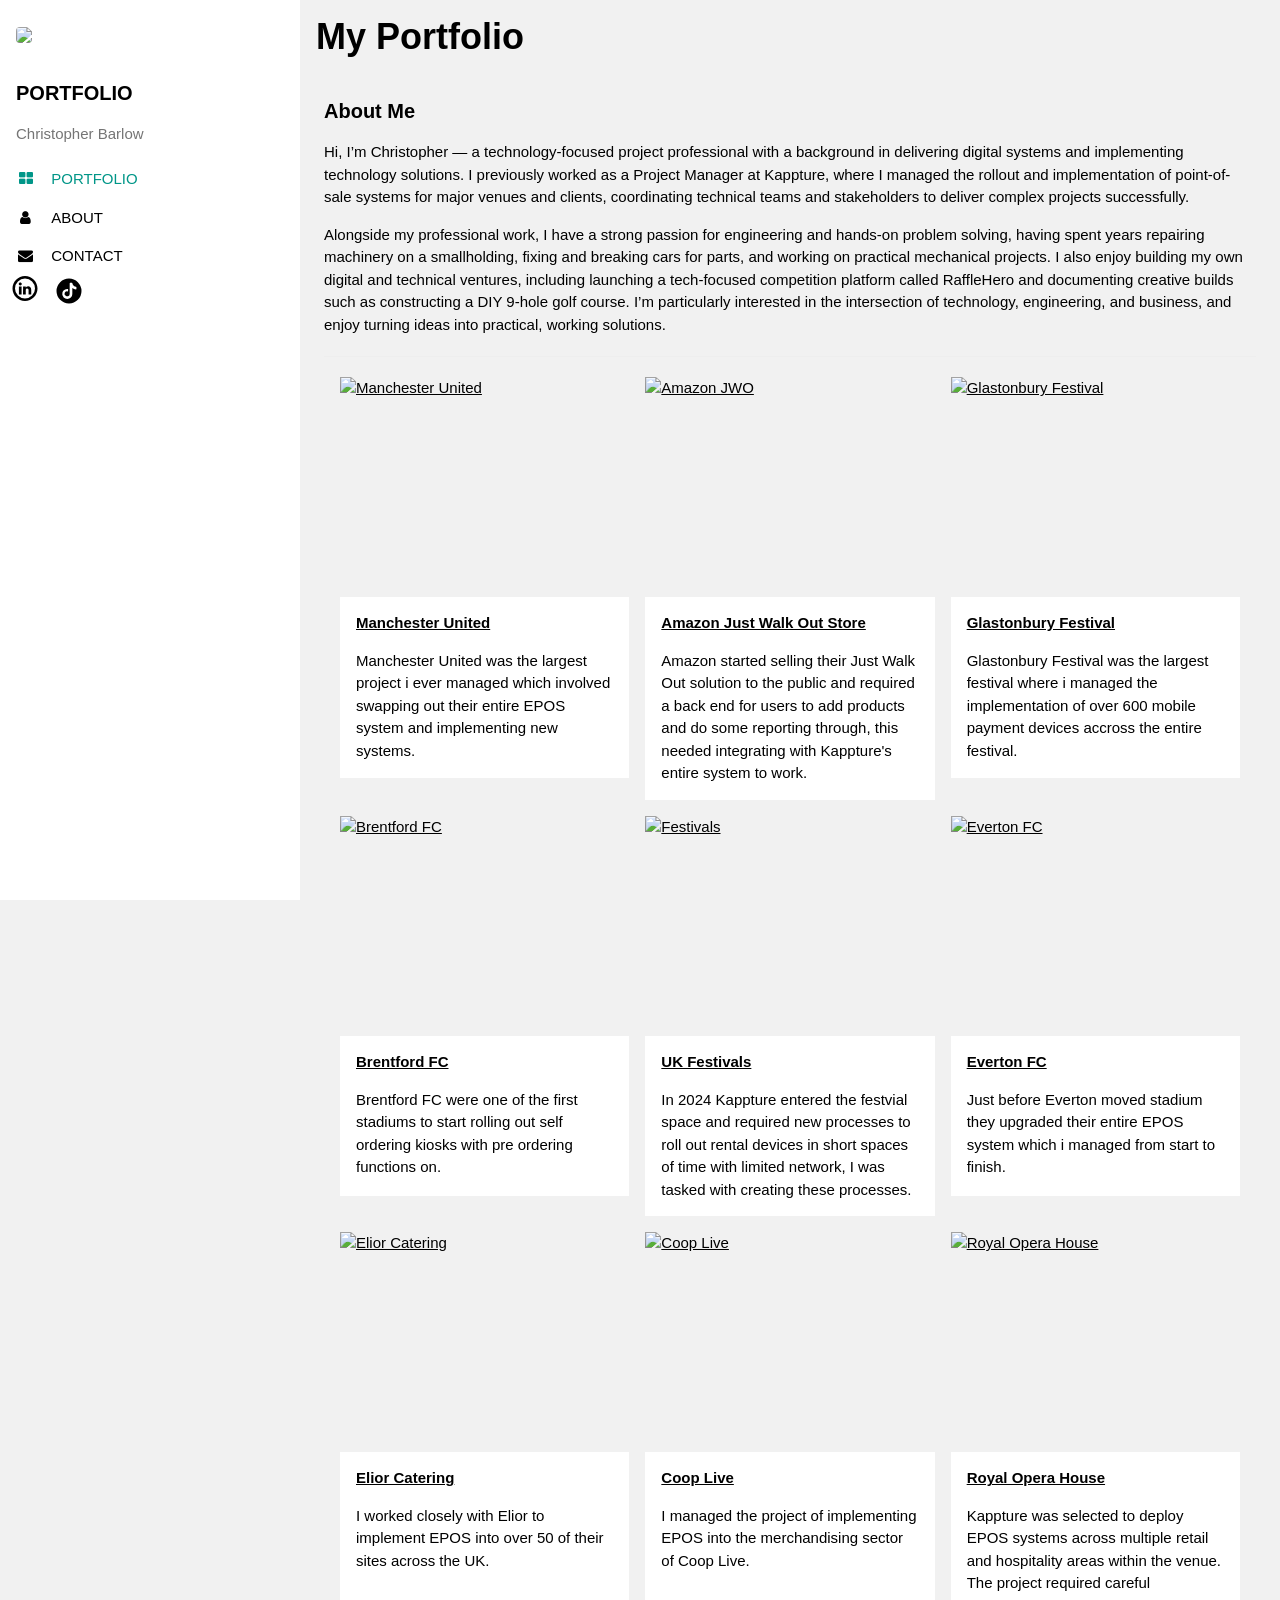
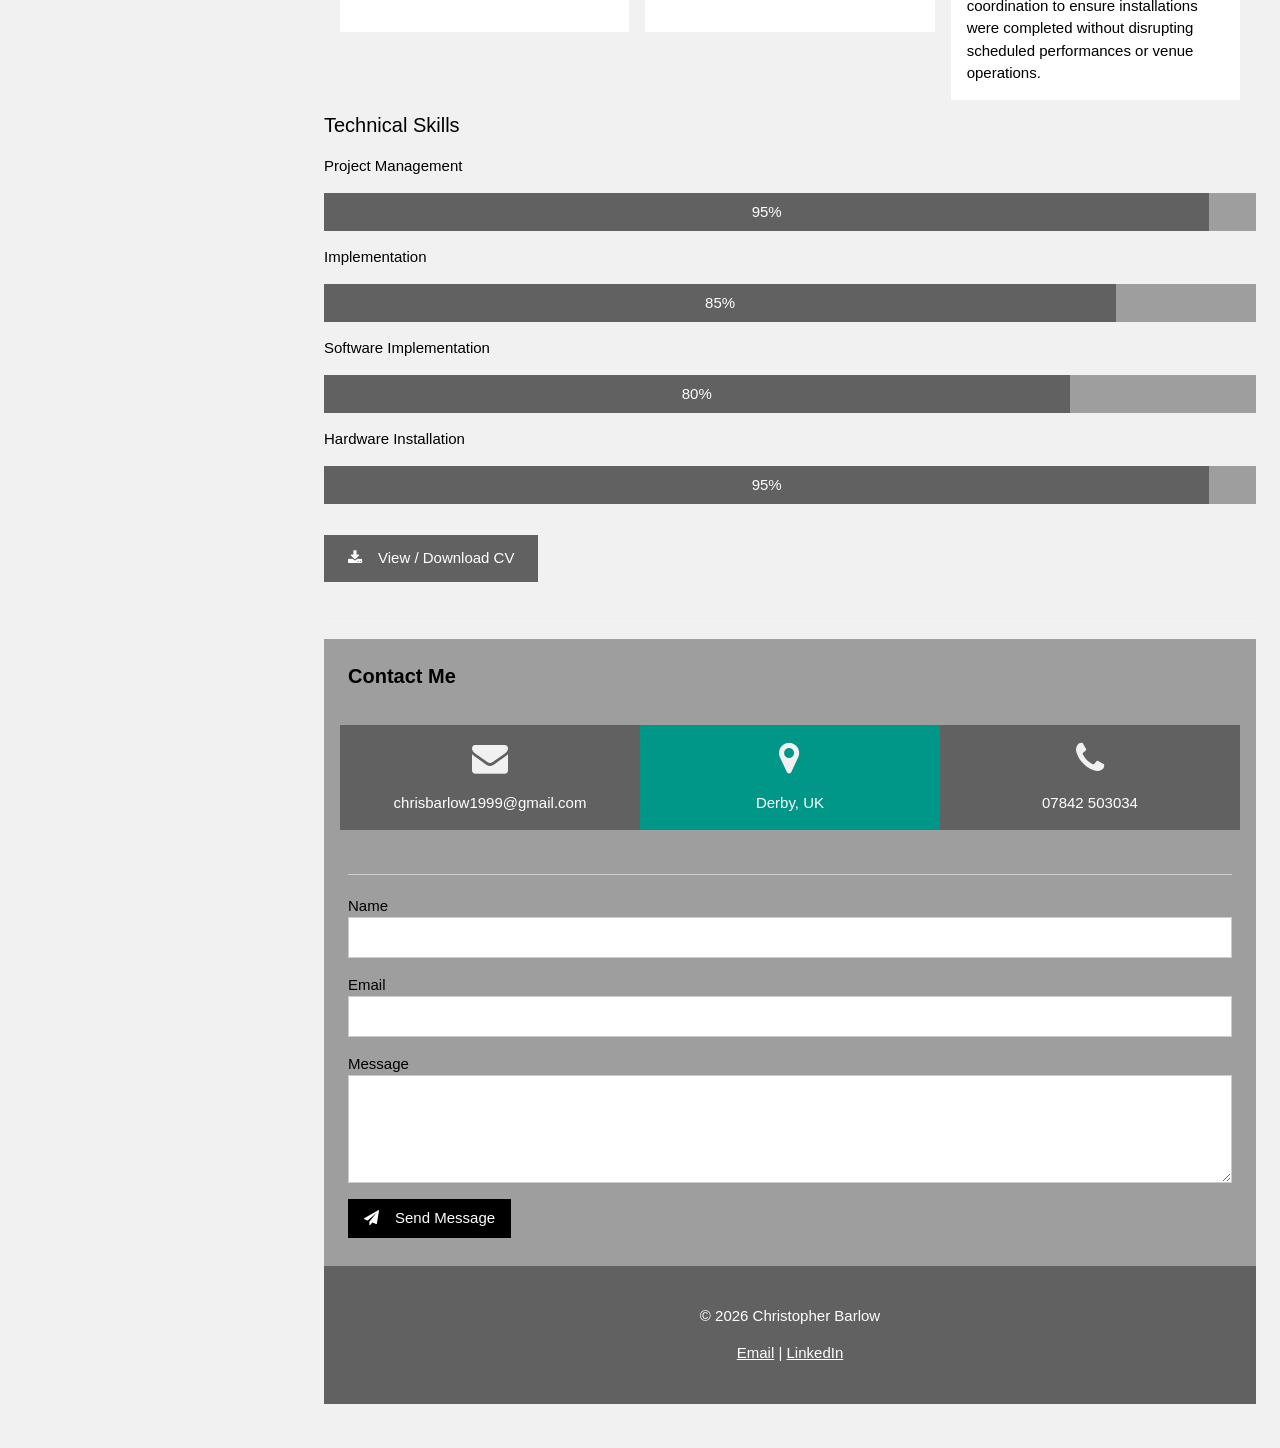
==== index.html @ 54f89cec "8" ====
<!DOCTYPE html>
<html>
<head>
<title>Portfolio</title>
<meta charset="UTF-8">
<meta name="viewport" content="width=device-width, initial-scale=1">
<link rel="stylesheet" href="CSS1.css">
<link rel="stylesheet" href="CSS2.css">
<link rel="stylesheet" href="https://cdnjs.cloudflare.com/ajax/libs/font-awesome/4.7.0/css/font-awesome.min.css">
<link rel="stylesheet" href="CSS3.css">
<link rel="stylesheet" href="CSS4.css">
<style>
body,h1,h2,h3,h4,h5,h6 {font-family: "Raleway", sans-serif}
</style>
</head>
<body class="light-grey content" style="max-width:1600px">

<!-- Sidebar/menu -->
<nav class="sidebar collapse white animate-left" style="z-index:3;width:300px;" id="mySidebar"><br>
  <div class="container">
    <a href="#" onclick="closeSidebar()" class="hide-large right jumbo padding hover-grey" title="close menu">
      <i class="fa fa-remove"></i>
    </a>
    <img src="https://res.cloudinary.com/dovwn3c8k/image/upload/v1773949604/Profile_Picture_a5kyhs.jpg" style="width:45%;" class="round"><br><br>
    <h4><b>PORTFOLIO</b></h4>
    <p class="text-grey">Christopher Barlow</p>
  </div>
  <div class="bar-block">
    <a href="#portfolio" onclick="closeSidebar()" class="bar-item button padding text-teal"><i class="fa fa-th-large fa-fw margin-right"></i>PORTFOLIO</a> 
    <a href="about-me.html" onclick="closeSidebar()" class="bar-item button padding"><i class="fa fa-user fa-fw margin-right"></i>ABOUT</a> 
    <a href="#contact" onclick="closeSidebar()" class="bar-item button padding"><i class="fa fa-envelope fa-fw margin-right"></i>CONTACT</a>
  </div>
<div class="social-container">
  <a href="https://www.linkedin.com/in/chris-barlow-123311131/" target="_blank">
    <svg xmlns="http://www.w3.org/2000/svg" height="40px" width="40px" viewBox="0 0 28 32" fill="black" class="social-icon">
      <path d="M15 11.13v3.697h-2.143v-3.45c0-.866-.31-1.457-1.086-1.457-.592 0-.945.398-1.1.784-.056.138-.071.33-.071.522v3.601H8.456s.029-5.842 0-6.447H10.6v.913l-.014.021h.014v-.02c.285-.44.793-1.066 1.932-1.066 1.41 0 2.468.922 2.468 2.902zM6.213 5.271C5.48 5.271 5 5.753 5 6.385c0 .62.466 1.115 1.185 1.115h.014c.748 0 1.213-.496 1.213-1.115-.014-.632-.465-1.114-1.199-1.114zm-1.086 9.556h2.144V8.38H5.127v6.447z"/>
      <path d="M10 18a8 8 0 1 0 0-16 8 8 0 0 0 0 16zm0 2C4.477 20 0 15.523 0 10S4.477 0 10 0s10 4.477 10 10-4.477 10-10 10z"/>
    </svg>
  </a>

  <a href="https://www.tiktok.com/@TheLonelyGreen" target="_blank">
    <svg xmlns="http://www.w3.org/2000/svg" height="40px" width="40px" viewBox="0 0 32 32" fill="black" class="social-icon">
      <path d="M12 2a10 10 0 1 0 10 10A10.01 10.01 0 0 0 12 2m5.939 7.713v.646a.37.37 0 0 1-.38.37a5.364 5.364 0 0 1-2.903-1.108v4.728a3.938 3.938 0 0 1-1.18 2.81a4.011 4.011 0 0 1-2.87 1.17a4.103 4.103 0 0 1-2.862-1.17a3.98 3.98 0 0 1-1.026-3.805c.159-.642.48-1.232.933-1.713a3.58 3.58 0 0 1 2.79-1.313h.82v1.703a.348.348 0 0 1-.39.348a1.918 1.918 0 0 0-1.23 3.631c.27.155.572.246.882.267c.24.01.48-.02.708-.092a1.928 1.928 0 0 0 1.313-1.816V5.754a.359.359 0 0 1 .359-.36h1.415a.359.359 0 0 1 .359.34a3.303 3.303 0 0 0 1.282 2.245a3.25 3.25 0 0 0 1.641.636a.37.37 0 0 1 .338.35z"/>
    </svg>
  </a>
</div>
</nav>

<!-- Overlay effect when opening sidebar on small screens -->
<div class="overlay hide-large animate-opacity" onclick="closeSidebar()" style="cursor:pointer" title="close side menu" id="myOverlay"></div>

<!-- PAGE CONTENT -->
<div class="main" style="margin-left:300px">

  <!-- Header -->
  <header id="portfolio">
    <span class="button hide-large xxlarge hover-text-grey" onclick="openSidebar()"><i class="fa fa-bars"></i></span>
    <div class="container">
    <h1><b>My Portfolio</b></h1>
    </div>
  </header>

<div id="about" class="container padding-large" style="margin-bottom:32px">
  <h4><b>About Me</b></h4>
  <p>Hi, I’m Christopher — a technology-focused project professional with a background in delivering digital systems and implementing technology solutions. I previously worked as a Project Manager at Kappture, where I managed the rollout and implementation of point-of-sale systems for major venues and clients, coordinating technical teams and stakeholders to deliver complex projects successfully. </p>
  <p>Alongside my professional work, I have a strong passion for engineering and hands-on problem solving, having spent years repairing machinery on a smallholding, fixing and breaking cars for parts, and working on practical mechanical projects. I also enjoy building my own digital and technical ventures, including launching a tech-focused competition platform called RaffleHero and documenting creative builds such as constructing a DIY 9-hole golf course. I’m particularly interested in the intersection of technology, engineering, and business, and enjoy turning ideas into practical, working solutions.</p>
  <hr>
  
<!-- First Photo Grid-->
<div class="row-padding">

  <div class="third container margin-bottom">
    <a href="manchester-united.html">
      <img src="https://res.cloudinary.com/dovwn3c8k/image/upload/v1773949604/Man_United_odlrxl.jpg" alt="Manchester United"
      class="hover-opacity project-img">
    </a>
<div class="container white" style="min-height: 160px;">
      <p><b><a href="manchester-united.html">Manchester United</a></b></p>
      <p>Manchester United was the largest project i ever managed which involved swapping out their entire EPOS system and implementing new systems.</p>
    </div>
  </div>

  <div class="third container margin-bottom">
    <a href="amazon-jwo.html">
      <img src="https://res.cloudinary.com/dovwn3c8k/image/upload/v1773949604/JWO_dawav9.jpg" alt="Amazon JWO" class="hover-opacity project-img">
    </a>
<div class="container white" style="min-height: 160px;">
      <p><b><a href="amazon-jwo.html">Amazon Just Walk Out Store</a></b></p>
      <p>Amazon started selling their Just Walk Out solution to the public and required a back end for users to add products and do some reporting through, this needed integrating with Kappture's entire system to work.</p>
    </div>
  </div>

  <div class="third container">
    <a href="glastonbury.html">
      <img src="https://res.cloudinary.com/dovwn3c8k/image/upload/v1773949604/Glastonbury_e4u2ah.png" alt="Glastonbury Festival" class="hover-opacity project-img">
    </a>
<div class="container white" style="min-height: 160px;">
      <p><b><a href="glastonbury.html">Glastonbury Festival</a></b></p>
      <p>Glastonbury Festival was the largest festival where i managed the implementation of over 600 mobile payment devices accross the entire festival.</p>
    </div>
  </div>

</div>
  
<!-- Second Photo Grid-->
<div class="row-padding">

  <div class="third container margin-bottom">
    <a href="brentford.html">
      <img src="https://res.cloudinary.com/dovwn3c8k/image/upload/v1773949599/Brentford-Banner_m9qte2.png" alt="Brentford FC" class="hover-opacity project-img">
    </a>
<div class="container white" style="min-height: 160px;">
      <p><b><a href="brentford.html">Brentford FC</a></b></p>
      <p>Brentford FC were one of the first stadiums to start rolling out self ordering kiosks with pre ordering functions on.</p>
    </div>
  </div>

  <div class="third container margin-bottom">
    <a href="uk-festivals.html">
      <img src="https://res.cloudinary.com/dovwn3c8k/image/upload/v1773949601/Festivals_fow6ba.avif" alt="Festivals" class="hover-opacity project-img">
    </a>
<div class="container white" style="min-height: 160px;">
      <p><b><a href="uk-festivals.html">UK Festivals</a></b></p>
      <p>In 2024 Kappture entered the festvial space and required new processes to roll out rental devices in short spaces of time with limited network, I was tasked with creating these processes.</p>
    </div>
  </div>

  <div class="third container">
    <a href="everton.html">
      <img src="https://res.cloudinary.com/dovwn3c8k/image/upload/v1773949600/Everton_myoqfy.png" alt="Everton FC" class="hover-opacity project-img">
    </a>
<div class="container white" style="min-height: 160px;">
      <p><b><a href="everton.html">Everton FC</a></b></p>
      <p>Just before Everton moved stadium they upgraded their entire EPOS system which i managed from start to finish.</p>
    </div>
  </div>

</div>

<!-- Third Photo Grid-->
<div class="row-padding">

  <div class="third container margin-bottom">
    <a href="elior.html">
      <img src="https://res.cloudinary.com/dovwn3c8k/image/upload/v1773949600/Elior_br2s6i.png" alt="Elior Catering" class="hover-opacity project-img">
    </a>
<div class="container white" style="min-height: 180px;">
      <p><b><a href="elior.html">Elior Catering</a></b></p>
      <p>I worked closely with Elior to implement EPOS into over 50 of their sites across the UK.</p>
    </div>
  </div>

  <div class="third container margin-bottom">
    <a href="coop-live.html">
      <img src="https://res.cloudinary.com/dovwn3c8k/image/upload/v1773949600/coop-live_w6lzhv.png" alt="Coop Live" class="hover-opacity project-img">
    </a>
<div class="container white" style="min-height: 180px;">
      <p><b><a href="coop-live.html">Coop Live</a></b></p>
      <p>I managed the project of implementing EPOS into the merchandising sector of Coop Live.</p>
    </div>
  </div>

  <div class="third container">
    <a href="royal-opera-house.html">
      <img src="https://res.cloudinary.com/dovwn3c8k/image/upload/v1773949605/ROH_s8cspw.jpg" alt="Royal Opera House" class="hover-opacity project-img">
    </a>
<div class="container white" style="min-height: 180px;">
      <p><b><a href="royal-opera-house.html">Royal Opera House</a></b></p>
      <p>Kappture was selected to deploy EPOS systems across multiple retail and hospitality areas within the venue. The project required careful coordination to ensure installations were completed without disrupting scheduled performances or venue operations.</p>
    </div>
  </div>

</div>

    <h4>Technical Skills</h4>
    <!-- Progress bars / Skills -->
    <p>Project Management</p>
    <div class="grey">
      <div class="container dark-grey padding center" style="width:95%">95%</div>
    </div>
    <p>Implementation</p>
    <div class="grey">
      <div class="container dark-grey padding center" style="width:85%">85%</div>
    </div>
    <p>Software Implementation</p>
    <div class="grey">
      <div class="container dark-grey padding center" style="width:80%">80%</div>
    </div>
    <p>Hardware Installation</p>
    <div class="grey">
      <div class="container dark-grey padding center" style="width:95%">95%</div>
    </div>
    <p>
<a href="christopher-barlow-cv.pdf" target="_blank" class="button dark-grey padding-large margin-top margin-bottom">
  <i class="fa fa-download margin-right"></i>View / Download CV</a>
    </p>
    <hr>
    
  <!-- Contact Section -->
  <div class="container padding-large grey">
    <h4 id="contact"><b>Contact Me</b></h4>
    <div class="row-padding center padding-24" style="margin:0 -16px">
      <div class="third dark-grey">
        <p><i class="fa fa-envelope xxlarge text-light-grey"></i></p>
        <p>chrisbarlow1999@gmail.com</p>
      </div>
      <div class="third teal">
        <p><i class="fa fa-map-marker xxlarge text-light-grey"></i></p>
        <p>Derby, UK</p>
      </div>
      <div class="third dark-grey">
        <p><i class="fa fa-phone xxlarge text-light-grey"></i></p>
        <p>07842 503034</p>
      </div>
    </div>
    <hr class="opacity">
    <form action="https://formspree.io/f/xdawbjkq" method="POST">
      <div class="section">
        <label>Name</label>
        <input class="input border" type="text" name="Name" required>
      </div>
      <div class="section">
        <label>Email</label>
        <input class="input border" type="text" name="Email" required>
      </div>
      <div class="section">
        <label>Message</label>
<textarea class="input border" name="Message" rows="4" required></textarea>
      </div>
      <button type="submit" class="button black margin-bottom"><i class="fa fa-paper-plane margin-right"></i>Send Message</button>
    </form>
  </div>

<!-- Footer -->
<footer class="container dark-grey padding-24 center">
  <p>© 2026 Christopher Barlow</p>
  <p>
    <a href="mailto:chrisbarlow1999@gmail.com" class="hover-opacity">Email</a> |
    <a href="https://www.linkedin.com/in/chris-barlow-123311131/" target="_blank" class="hover-opacity">LinkedIn</a>
  </p>
</footer>

<!-- End page content -->
</div>

<script>
// Script to open and close sidebar
function openSidebar() {
    document.getElementById("mySidebar").style.display = "block";
    document.getElementById("myOverlay").style.display = "block";
}
 
function closeSidebar() {
    document.getElementById("mySidebar").style.display = "none";
    document.getElementById("myOverlay").style.display = "none";
}
</script>

</body>
</html>
---- CSS1.css ----
html{box-sizing:border-box}*,*:before,*:after{box-sizing:inherit}
html{-ms-text-size-adjust:100%;-webkit-text-size-adjust:100%}body{margin:0}
article,aside,details,figcaption,figure,footer,header,main,menu,nav,section{display:block}summary{display:list-item}
audio,canvas,progress,video{display:inline-block}progress{vertical-align:baseline}
audio:not([controls]){display:none;height:0}[hidden],template{display:none}
a{background-color:transparent}a:active,a:hover{outline-width:0}
abbr[title]{border-bottom:none;text-decoration:underline;text-decoration:underline dotted}
b,strong{font-weight:bolder}dfn{font-style:italic}mark{background:#ff0;color:#000}
small{font-size:80%}sub,sup{font-size:75%;line-height:0;position:relative;vertical-align:baseline}
sub{bottom:-0.25em}sup{top:-0.5em}figure{margin:1em 40px}img{border-style:none}
code,kbd,pre,samp{font-family:monospace,monospace;font-size:1em}hr{box-sizing:content-box;height:0;overflow:visible}
button,input,select,textarea,optgroup{font:inherit;margin:0}optgroup{font-weight:bold}
button,input{overflow:visible}button,select{text-transform:none}
button,[type=button],[type=reset],[type=submit]{-webkit-appearance:button}
button::-moz-focus-inner,[type=button]::-moz-focus-inner,[type=reset]::-moz-focus-inner,[type=submit]::-moz-focus-inner{border-style:none;padding:0}
button:-moz-focusring,[type=button]:-moz-focusring,[type=reset]:-moz-focusring,[type=submit]:-moz-focusring{outline:1px dotted ButtonText}
fieldset{border:1px solid #c0c0c0;margin:0 2px;padding:.35em .625em .75em}
legend{color:inherit;display:table;max-width:100%;padding:0;white-space:normal}textarea{overflow:auto}
[type=checkbox],[type=radio]{padding:0}
[type=number]::-webkit-inner-spin-button,[type=number]::-webkit-outer-spin-button{height:auto}
[type=search]{-webkit-appearance:textfield;outline-offset:-2px}
[type=search]::-webkit-search-decoration{-webkit-appearance:none}
::-webkit-file-upload-button{-webkit-appearance:button;font:inherit}
html,body{font-family:Verdana,sans-serif;font-size:15px;line-height:1.5}html{overflow-x:hidden}
h1{font-size:36px}h2{font-size:30px}h3{font-size:24px}h4{font-size:20px}h5{font-size:18px}h6{font-size:16px}
.serif{font-family:serif}.sans-serif{font-family:sans-serif}.cursive{font-family:cursive}.monospace{font-family:monospace}
h1,h2,h3,h4,h5,h6{font-family:"Segoe UI",Arial,sans-serif;font-weight:400;margin:10px 0}.wide{letter-spacing:4px}
hr{border:0;border-top:1px solid #eee;margin:20px 0}
.image{max-width:100%;height:auto}img{vertical-align:middle}a{color:inherit}
.table,.table-all{border-collapse:collapse;border-spacing:0;width:100%;display:table}.table-all{border:1px solid #ccc}
.bordered tr,.table-all tr{border-bottom:1px solid #ddd}.striped tbody tr:nth-child(even){background-color:#f1f1f1}
.table-all tr:nth-child(odd){background-color:#fff}.table-all tr:nth-child(even){background-color:#f1f1f1}
.hoverable tbody tr:hover,.ul.hoverable li:hover{background-color:#ccc}.centered tr th,.centered tr td{text-align:center}
.table td,.table th,.table-all td,.table-all th{padding:8px 8px;display:table-cell;text-align:left;vertical-align:top}
.table th:first-child,.table td:first-child,.table-all th:first-child,.table-all td:first-child{padding-left:16px}
.btn,.button{border:none;display:inline-block;padding:8px 16px;vertical-align:middle;overflow:hidden;text-decoration:none;color:inherit;background-color:inherit;text-align:center;cursor:pointer;white-space:nowrap}
.btn:hover{box-shadow:0 8px 16px 0 rgba(0,0,0,0.2),0 6px 20px 0 rgba(0,0,0,0.19)}
.btn,.button{-webkit-touch-callout:none;-webkit-user-select:none;-khtml-user-select:none;-moz-user-select:none;-ms-user-select:none;user-select:none}   
.disabled,.btn:disabled,.button:disabled{cursor:not-allowed;opacity:0.3}.disabled *,:disabled *{pointer-events:none}
.btn.disabled:hover,.btn:disabled:hover{box-shadow:none}
.badge,.tag{background-color:#000;color:#fff;display:inline-block;padding-left:8px;padding-right:8px;text-align:center}.badge{border-radius:50%}
.ul{list-style-type:none;padding:0;margin:0}.ul li{padding:8px 16px;border-bottom:1px solid #ddd}.ul li:last-child{border-bottom:none}
.tooltip,.display-container{position:relative}.tooltip .text{display:none}.tooltip:hover .text{display:inline-block}
.ripple:active{opacity:0.5}.ripple{transition:opacity 0s}
.input{padding:8px;display:block;border:none;border-bottom:1px solid #ccc;width:100%}
.select{padding:9px 0;width:100%;border:none;border-bottom:1px solid #ccc}
.dropdown-click,.dropdown-hover{position:relative;display:inline-block;cursor:pointer}
.dropdown-hover:hover .dropdown-content{display:block}
.dropdown-hover:first-child,.dropdown-click:hover{background-color:#ccc;color:#000}
.dropdown-hover:hover > .button:first-child,.dropdown-click:hover > .button:first-child{background-color:#ccc;color:#000}
.dropdown-content{cursor:auto;color:#000;background-color:#fff;display:none;position:absolute;min-width:160px;margin:0;padding:0;z-index:1}
.check,.radio{width:24px;height:24px;position:relative;top:6px}
.sidebar{height:100%;width:200px;background-color:#fff;position:fixed!important;z-index:1;overflow:auto}
.bar-block .dropdown-hover,.bar-block .dropdown-click{width:100%}
.bar-block .dropdown-hover .dropdown-content,.bar-block .dropdown-click .dropdown-content{min-width:100%}
.bar-block .dropdown-hover .button,.bar-block .dropdown-click .button{width:100%;text-align:left;padding:8px 16px}
.main,#main{transition:margin-left .4s}
.modal{z-index:3;display:none;padding-top:100px;position:fixed;left:0;top:0;width:100%;height:100%;overflow:auto;background-color:rgb(0,0,0);background-color:rgba(0,0,0,0.4)}
.modal-content{margin:auto;background-color:#fff;position:relative;padding:0;outline:0;width:600px}
.bar{width:100%;overflow:hidden}.center .bar{display:inline-block;width:auto}
.bar .bar-item{padding:8px 16px;float:left;width:auto;border:none;display:block;outline:0}
.bar .dropdown-hover,.bar .dropdown-click{position:static;float:left}
.bar .button{white-space:normal}
.bar-block .bar-item{width:100%;display:block;padding:8px 16px;text-align:left;border:none;white-space:normal;float:none;outline:0}
.bar-block.center .bar-item{text-align:center}.block{display:block;width:100%}
.responsive{display:block;overflow-x:auto}
.container:after,.container:before,.panel:after,.panel:before,.row:after,.row:before,.row-padding:after,.row-padding:before,
.cell-row:before,.cell-row:after,.clear:after,.clear:before,.bar:before,.bar:after{content:"";display:table;clear:both}
.col,.half,.third,.twothird,.threequarter,.quarter{float:left;width:100%}
.col.s1{width:8.33333%}.col.s2{width:16.66666%}.col.s3{width:24.99999%}.col.s4{width:33.33333%}
.col.s5{width:41.66666%}.col.s6{width:49.99999%}.col.s7{width:58.33333%}.col.s8{width:66.66666%}
.col.s9{width:74.99999%}.col.s10{width:83.33333%}.col.s11{width:91.66666%}.col.s12{width:99.99999%}
@media (min-width:601px){.col.m1{width:8.33333%}.col.m2{width:16.66666%}.col.m3,.quarter{width:24.99999%}.col.m4,.third{width:33.33333%}
.col.m5{width:41.66666%}.col.m6,.half{width:49.99999%}.col.m7{width:58.33333%}.col.m8,.twothird{width:66.66666%}
.col.m9,.threequarter{width:74.99999%}.col.m10{width:83.33333%}.col.m11{width:91.66666%}.col.m12{width:99.99999%}}
@media (min-width:993px){.col.l1{width:8.33333%}.col.l2{width:16.66666%}.col.l3{width:24.99999%}.col.l4{width:33.33333%}
.col.l5{width:41.66666%}.col.l6{width:49.99999%}.col.l7{width:58.33333%}.col.l8{width:66.66666%}
.col.l9{width:74.99999%}.col.l10{width:83.33333%}.col.l11{width:91.66666%}.col.l12{width:99.99999%}}
.rest{overflow:hidden}.stretch{margin-left:-16px;margin-right:-16px}
.content,.auto{margin-left:auto;margin-right:auto}.content{max-width:980px}.auto{max-width:1140px}
.cell-row{display:table;width:100%}.cell{display:table-cell}
.cell-top{vertical-align:top}.cell-middle{vertical-align:middle}.cell-bottom{vertical-align:bottom}
.hide{display:none!important}.show-block,.show{display:block!important}.show-inline-block{display:inline-block!important}
@media (max-width:1205px){.auto{max-width:95%}}
@media (max-width:600px){.modal-content{margin:0 10px;width:auto!important}.modal{padding-top:30px}
.dropdown-hover.mobile .dropdown-content,.dropdown-click.mobile .dropdown-content{position:relative}	
.hide-small{display:none!important}.mobile{display:block;width:100%!important}.bar-item.mobile,.dropdown-hover.mobile,.dropdown-click.mobile{text-align:center}
.dropdown-hover.mobile,.dropdown-hover.mobile .btn,.dropdown-hover.mobile .button,.dropdown-click.mobile,.dropdown-click.mobile .btn,.dropdown-click.mobile .button{width:100%}}
@media (max-width:768px){.modal-content{width:500px}.modal{padding-top:50px}}
@media (min-width:993px){.modal-content{width:900px}.hide-large{display:none!important}.sidebar.collapse{display:block!important}}
@media (max-width:992px) and (min-width:601px){.hide-medium{display:none!important}}
@media (max-width:992px){.sidebar.collapse{display:none}.main{margin-left:0!important;margin-right:0!important}.auto{max-width:100%}}
.top,.bottom{position:fixed;width:100%;z-index:1}.top{top:0}.bottom{bottom:0}
.overlay{position:fixed;display:none;width:100%;height:100%;top:0;left:0;right:0;bottom:0;background-color:rgba(0,0,0,0.5);z-index:2}
.display-topleft{position:absolute;left:0;top:0}.display-topright{position:absolute;right:0;top:0}
.display-bottomleft{position:absolute;left:0;bottom:0}.display-bottomright{position:absolute;right:0;bottom:0}
.display-middle{position:absolute;top:50%;left:50%;transform:translate(-50%,-50%);-ms-transform:translate(-50%,-50%)}
.display-left{position:absolute;top:50%;left:0%;transform:translate(0%,-50%);-ms-transform:translate(-0%,-50%)}
.display-right{position:absolute;top:50%;right:0%;transform:translate(0%,-50%);-ms-transform:translate(0%,-50%)}
.display-topmiddle{position:absolute;left:50%;top:0;transform:translate(-50%,0%);-ms-transform:translate(-50%,0%)}
.display-bottommiddle{position:absolute;left:50%;bottom:0;transform:translate(-50%,0%);-ms-transform:translate(-50%,0%)}
.display-container:hover .display-hover{display:block}.display-container:hover span.display-hover{display:inline-block}.display-hover{display:none}
.display-position{position:absolute}
.circle{border-radius:50%}
.round-small{border-radius:2px}.round,.round-medium{border-radius:4px}.round-large{border-radius:8px}.round-xlarge{border-radius:16px}.round-xxlarge{border-radius:32px}
.row-padding,.row-padding>.half,.row-padding>.third,.row-padding>.twothird,.row-padding>.threequarter,.row-padding>.quarter,.row-padding>.col{padding:0 8px}
.container,.panel{padding:0.01em 16px}.panel{margin-top:16px;margin-bottom:16px}
.grid{display:grid}.grid-padding{display:grid;gap:16px}.flex{display:flex}
.text-center{text-align:center}.text-bold,.bold{font-weight:bold}.text-italic,.italic{font-style:italic}
.code,.codespan{font-family:Consolas,"courier new";font-size:16px}
.code{width:auto;background-color:#fff;padding:8px 12px;border-left:4px solid #4CAF50;word-wrap:break-word}
.codespan{color:crimson;background-color:#f1f1f1;padding-left:4px;padding-right:4px;font-size:110%}
.card,.card-2{box-shadow:0 2px 5px 0 rgba(0,0,0,0.16),0 2px 10px 0 rgba(0,0,0,0.12)}
.card-4,.hover-shadow:hover{box-shadow:0 4px 10px 0 rgba(0,0,0,0.2),0 4px 20px 0 rgba(0,0,0,0.19)}
.spin{animation:spin 2s infinite linear}@keyframes spin{0%{transform:rotate(0deg)}100%{transform:rotate(359deg)}}
.animate-fading{animation:fading 10s infinite}@keyframes fading{0%{opacity:0}50%{opacity:1}100%{opacity:0}}
.animate-opacity{animation:opac 0.8s}@keyframes opac{from{opacity:0} to{opacity:1}}
.animate-top{position:relative;animation:animatetop 0.4s}@keyframes animatetop{from{top:-300px;opacity:0} to{top:0;opacity:1}}
.animate-left{position:relative;animation:animateleft 0.4s}@keyframes animateleft{from{left:-300px;opacity:0} to{left:0;opacity:1}}
.animate-right{position:relative;animation:animateright 0.4s}@keyframes animateright{from{right:-300px;opacity:0} to{right:0;opacity:1}}
.animate-bottom{position:relative;animation:animatebottom 0.4s}@keyframes animatebottom{from{bottom:-300px;opacity:0} to{bottom:0;opacity:1}}
.animate-zoom {animation:animatezoom 0.6s}@keyframes animatezoom{from{transform:scale(0)} to{transform:scale(1)}}
.animate-input{transition:width 0.4s ease-in-out}.animate-input:focus{width:100%!important}
.opacity,.hover-opacity:hover{opacity:0.60}.opacity-off,.hover-opacity-off:hover{opacity:1}
.opacity-max{opacity:0.25}.opacity-min{opacity:0.75}
.greyscale-max,.grayscale-max,.hover-greyscale:hover,.hover-grayscale:hover{filter:grayscale(100%)}
.greyscale,.grayscale{filter:grayscale(75%)}.greyscale-min,.grayscale-min{filter:grayscale(50%)}
.sepia{filter:sepia(75%)}.sepia-max,.hover-sepia:hover{filter:sepia(100%)}.sepia-min{filter:sepia(50%)}
.tiny{font-size:10px!important}.small{font-size:12px!important}.medium{font-size:15px!important}.large{font-size:18px!important}
.xlarge{font-size:24px!important}.xxlarge{font-size:36px!important}.xxxlarge{font-size:48px!important}.jumbo{font-size:64px!important}
.left-align{text-align:left!important}.right-align{text-align:right!important}.justify{text-align:justify!important}.center{text-align:center!important}
.border-0{border:0!important}.border{border:1px solid #ccc!important}
.border-top{border-top:1px solid #ccc!important}.border-bottom{border-bottom:1px solid #ccc!important}
.border-left{border-left:1px solid #ccc!important}.border-right{border-right:1px solid #ccc!important}
.topbar{border-top:6px solid #ccc!important}.bottombar{border-bottom:6px solid #ccc!important}
.leftbar{border-left:6px solid #ccc!important}.rightbar{border-right:6px solid #ccc!important}
.section,.code{margin-top:16px!important;margin-bottom:16px!important}
.margin{margin:16px!important}.margin-top{margin-top:16px!important}.margin-bottom{margin-bottom:16px!important}
.margin-left{margin-left:16px!important}.margin-right{margin-right:16px!important}
.padding-small{padding:4px 8px!important}.padding{padding:8px 16px!important}.padding-large{padding:12px 24px!important}
.padding-16{padding-top:16px!important;padding-bottom:16px!important}.padding-24{padding-top:24px!important;padding-bottom:24px!important}
.padding-32{padding-top:32px!important;padding-bottom:32px!important}.padding-48{padding-top:48px!important;padding-bottom:48px!important}
.padding-64{padding-top:64px!important;padding-bottom:64px!important}
.padding-top-64{padding-top:64px!important}.padding-top-48{padding-top:48px!important}
.padding-top-32{padding-top:32px!important}.padding-top-24{padding-top:24px!important}
.left{float:left!important}.right{float:right!important}
.button:hover{color:#000!important;background-color:#ccc!important}
.transparent,.hover-none:hover{background-color:transparent!important}
.hover-none:hover{box-shadow:none!important}
.rtl{direction:rtl}.ltr{direction:ltr}
/* Colors */
.amber,.hover-amber:hover{color:#000!important;background-color:#ffc107!important}
.aqua,.hover-aqua:hover{color:#000!important;background-color:#00ffff!important}
.blue,.hover-blue:hover{color:#fff!important;background-color:#2196F3!important}
.light-blue,.hover-light-blue:hover{color:#000!important;background-color:#87CEEB!important}
.brown,.hover-brown:hover{color:#fff!important;background-color:#795548!important}
.cyan,.hover-cyan:hover{color:#000!important;background-color:#00bcd4!important}
.blue-grey,.hover-blue-grey:hover,.blue-gray,.hover-blue-gray:hover{color:#fff!important;background-color:#607d8b!important}
.green,.hover-green:hover{color:#fff!important;background-color:#4CAF50!important}
.light-green,.hover-light-green:hover{color:#000!important;background-color:#8bc34a!important}
.indigo,.hover-indigo:hover{color:#fff!important;background-color:#3f51b5!important}
.khaki,.hover-khaki:hover{color:#000!important;background-color:#f0e68c!important}
.lime,.hover-lime:hover{color:#000!important;background-color:#cddc39!important}
.orange,.hover-orange:hover{color:#000!important;background-color:#ff9800!important}
.deep-orange,.hover-deep-orange:hover{color:#fff!important;background-color:#ff5722!important}
.pink,.hover-pink:hover{color:#fff!important;background-color:#e91e63!important}
.purple,.hover-purple:hover{color:#fff!important;background-color:#9c27b0!important}
.deep-purple,.hover-deep-purple:hover{color:#fff!important;background-color:#673ab7!important}
.red,.hover-red:hover{color:#fff!important;background-color:#f44336!important}
.sand,.hover-sand:hover{color:#000!important;background-color:#fdf5e6!important}
.teal,.hover-teal:hover{color:#fff!important;background-color:#009688!important}
.yellow,.hover-yellow:hover{color:#000!important;background-color:#ffeb3b!important}
.white,.hover-white:hover{color:#000!important;background-color:#fff!important}
.black,.hover-black:hover{color:#fff!important;background-color:#000!important}
.grey,.hover-grey:hover,.gray,.hover-gray:hover{color:#000!important;background-color:#9e9e9e!important}
.light-grey,.hover-light-grey:hover,.light-gray,.hover-light-gray:hover{color:#000!important;background-color:#f1f1f1!important}
.dark-grey,.hover-dark-grey:hover,.dark-gray,.hover-dark-gray:hover{color:#fff!important;background-color:#616161!important}
.asphalt,.hover-asphalt:hover{color:#fff!important;background-color:#343a40!important}
.crimson,.hover-crimson:hover{color:#fff!important;background-color:#a20025!important}
.cobalt,hover-cobalt:hover{color:#fff!important;background-color:#0050ef!important}
.emerald,.hover-emerald:hover{color:#fff!important;background-color:#008a00!important}
.olive,.hover-olive:hover{color:#fff!important;background-color:#6d8764!important}
.paper,.hover-paper:hover{color:#000!important;background-color:#f8f9fa!important}
.sienna,.hover-sienna:hover{color:#fff!important;background-color:#a0522d!important}
.taupe,.hover-taupe:hover{color:#fff!important;background-color:#87794e!important}
.danger{color:#fff!important;background-color:#dd0000!important}
.note{color:#000!important;background-color:#fff599!important}
.info{color:#fff!important;background-color:#0a6fc2!important}
.warning{color:#000!important;background-color:#ffb305!important}
.success{color:#fff!important;background-color:#008a00!important}
.pale-red,.hover-pale-red:hover{color:#000!important;background-color:#ffdddd!important}
.pale-green,.hover-pale-green:hover{color:#000!important;background-color:#ddffdd!important}
.pale-yellow,.hover-pale-yellow:hover{color:#000!important;background-color:#ffffcc!important}
.pale-blue,.hover-pale-blue:hover{color:#000!important;background-color:#ddffff!important}
.text-amber,.hover-text-amber:hover{color:#ffc107!important}
.text-aqua,.hover-text-aqua:hover{color:#00ffff!important}
.text-blue,.hover-text-blue:hover{color:#2196F3!important}
.text-light-blue,.hover-text-light-blue:hover{color:#87CEEB!important}
.text-brown,.hover-text-brown:hover{color:#795548!important}
.text-cyan,.hover-text-cyan:hover{color:#00bcd4!important}
.text-blue-grey,.hover-text-blue-grey:hover,.text-blue-gray,.hover-text-blue-gray:hover{color:#607d8b!important}
.text-green,.hover-text-green:hover{color:#4CAF50!important}
.text-light-green,.hover-text-light-green:hover{color:#8bc34a!important}
.text-indigo,.hover-text-indigo:hover{color:#3f51b5!important}
.text-khaki,.hover-text-khaki:hover{color:#b4aa50!important}
.text-lime,.hover-text-lime:hover{color:#cddc39!important}
.text-orange,.hover-text-orange:hover{color:#ff9800!important}
.text-deep-orange,.hover-text-deep-orange:hover{color:#ff5722!important}
.text-pink,.hover-text-pink:hover{color:#e91e63!important}
.text-purple,.hover-text-purple:hover{color:#9c27b0!important}
.text-deep-purple,.hover-text-deep-purple:hover{color:#673ab7!important}
.text-red,.hover-text-red:hover{color:#f44336!important}
.text-sand,.hover-text-sand:hover{color:#fdf5e6!important}
.text-teal,.hover-text-teal:hover{color:#009688!important}
.text-yellow,.hover-text-yellow:hover{color:#d2be0e!important}
.text-white,.hover-text-white:hover{color:#fff!important}
.text-black,.hover-text-black:hover{color:#000!important}
.text-grey,.hover-text-grey:hover,.text-gray,.hover-text-gray:hover{color:#757575!important}
.text-light-grey,.hover-text-light-grey:hover,.text-light-gray,.hover-text-light-gray:hover{color:#f1f1f1!important}
.text-dark-grey,.hover-text-dark-grey:hover,.text-dark-gray,.hover-text-dark-gray:hover{color:#3a3a3a!important}
.border-amber,.hover-border-amber:hover{border-color:#ffc107!important}
.border-aqua,.hover-border-aqua:hover{border-color:#00ffff!important}
.border-blue,.hover-border-blue:hover{border-color:#2196F3!important}
.border-light-blue,.hover-border-light-blue:hover{border-color:#87CEEB!important}
.border-brown,.hover-border-brown:hover{border-color:#795548!important}
.border-cyan,.hover-border-cyan:hover{border-color:#00bcd4!important}
.border-blue-grey,.hover-border-blue-grey:hover,.border-blue-gray,.hover-border-blue-gray:hover{border-color:#607d8b!important}
.border-green,.hover-border-green:hover{border-color:#4CAF50!important}
.border-light-green,.hover-border-light-green:hover{border-color:#8bc34a!important}
.border-indigo,.hover-border-indigo:hover{border-color:#3f51b5!important}
.border-khaki,.hover-border-khaki:hover{border-color:#f0e68c!important}
.border-lime,.hover-border-lime:hover{border-color:#cddc39!important}
.border-orange,.hover-border-orange:hover{border-color:#ff9800!important}
.border-deep-orange,.hover-border-deep-orange:hover{border-color:#ff5722!important}
.border-pink,.hover-border-pink:hover{border-color:#e91e63!important}
.border-purple,.hover-border-purple:hover{border-color:#9c27b0!important}
.border-deep-purple,.hover-border-deep-purple:hover{border-color:#673ab7!important}
.border-red,.hover-border-red:hover{border-color:#f44336!important}
.border-sand,.hover-border-sand:hover{border-color:#fdf5e6!important}
.border-teal,.hover-border-teal:hover{border-color:#009688!important}
.border-yellow,.hover-border-yellow:hover{border-color:#ffeb3b!important}
.border-white,.hover-border-white:hover{border-color:#fff!important}
.border-black,.hover-border-black:hover{border-color:#000!important}
.border-grey,.hover-border-grey:hover,.border-gray,.hover-border-gray:hover{border-color:#9e9e9e!important}
.border-light-grey,.hover-border-light-grey:hover,.border-light-gray,.hover-border-light-gray:hover{border-color:#f1f1f1!important}
.border-dark-grey,.hover-border-dark-grey:hover,.border-dark-gray,.hover-border-dark-gray:hover{border-color:#616161!important}
.border-pale-red,.hover-border-pale-red:hover{border-color:#ffe7e7!important}.border-pale-green,.hover-border-pale-green:hover{border-color:#e7ffe7!important}
.border-pale-yellow,.hover-border-pale-yellow:hover{border-color:#ffffcc!important}.border-pale-blue,.hover-border-pale-blue:hover{border-color:#e7ffff!important}
---- CSS2.css ----
/* cyrillic-ext */
@font-face {
  font-family: 'Raleway';
  font-style: normal;
  font-weight: 400;
  src: url(https://fonts.gstatic.com/s/raleway/v37/1Ptxg8zYS_SKggPN4iEgvnHyvveLxVvaorCFPrEHJA.woff2) format('woff2');
  unicode-range: U+0460-052F, U+1C80-1C8A, U+20B4, U+2DE0-2DFF, U+A640-A69F, U+FE2E-FE2F;
}
/* cyrillic */
@font-face {
  font-family: 'Raleway';
  font-style: normal;
  font-weight: 400;
  src: url(https://fonts.gstatic.com/s/raleway/v37/1Ptxg8zYS_SKggPN4iEgvnHyvveLxVvaorCMPrEHJA.woff2) format('woff2');
  unicode-range: U+0301, U+0400-045F, U+0490-0491, U+04B0-04B1, U+2116;
}
/* vietnamese */
@font-face {
  font-family: 'Raleway';
  font-style: normal;
  font-weight: 400;
  src: url(https://fonts.gstatic.com/s/raleway/v37/1Ptxg8zYS_SKggPN4iEgvnHyvveLxVvaorCHPrEHJA.woff2) format('woff2');
  unicode-range: U+0102-0103, U+0110-0111, U+0128-0129, U+0168-0169, U+01A0-01A1, U+01AF-01B0, U+0300-0301, U+0303-0304, U+0308-0309, U+0323, U+0329, U+1EA0-1EF9, U+20AB;
}
/* latin-ext */
@font-face {
  font-family: 'Raleway';
  font-style: normal;
  font-weight: 400;
  src: url(https://fonts.gstatic.com/s/raleway/v37/1Ptxg8zYS_SKggPN4iEgvnHyvveLxVvaorCGPrEHJA.woff2) format('woff2');
  unicode-range: U+0100-02BA, U+02BD-02C5, U+02C7-02CC, U+02CE-02D7, U+02DD-02FF, U+0304, U+0308, U+0329, U+1D00-1DBF, U+1E00-1E9F, U+1EF2-1EFF, U+2020, U+20A0-20AB, U+20AD-20C0, U+2113, U+2C60-2C7F, U+A720-A7FF;
}
/* latin */
@font-face {
  font-family: 'Raleway';
  font-style: normal;
  font-weight: 400;
  src: url(https://fonts.gstatic.com/s/raleway/v37/1Ptxg8zYS_SKggPN4iEgvnHyvveLxVvaorCIPrE.woff2) format('woff2');
  unicode-range: U+0000-00FF, U+0131, U+0152-0153, U+02BB-02BC, U+02C6, U+02DA, U+02DC, U+0304, U+0308, U+0329, U+2000-206F, U+20AC, U+2122, U+2191, U+2193, U+2212, U+2215, U+FEFF, U+FFFD;
}
---- CSS3.css ----
/*!
 *  Font Awesome 4.7.0 by @davegandy - http://fontawesome.io - @fontawesome
 *  License - http://fontawesome.io/license (Font: SIL OFL 1.1, CSS: MIT License)
 */@font-face{font-family:'FontAwesome';src:url('../fonts/fontawesome-webfont.eot?v=4.7.0');src:url('../fonts/fontawesome-webfont.eot?#iefix&v=4.7.0') format('embedded-opentype'),url('../fonts/fontawesome-webfont.woff2?v=4.7.0') format('woff2'),url('../fonts/fontawesome-webfont.woff?v=4.7.0') format('woff'),url('../fonts/fontawesome-webfont.ttf?v=4.7.0') format('truetype'),url('../fonts/fontawesome-webfont.svg?v=4.7.0#fontawesomeregular') format('svg');font-weight:normal;font-style:normal}.fa{display:inline-block;font:normal normal normal 14px/1 FontAwesome;font-size:inherit;text-rendering:auto;-webkit-font-smoothing:antialiased;-moz-osx-font-smoothing:grayscale}.fa-lg{font-size:1.33333333em;line-height:.75em;vertical-align:-15%}.fa-2x{font-size:2em}.fa-3x{font-size:3em}.fa-4x{font-size:4em}.fa-5x{font-size:5em}.fa-fw{width:1.28571429em;text-align:center}.fa-ul{padding-left:0;margin-left:2.14285714em;list-style-type:none}.fa-ul>li{position:relative}.fa-li{position:absolute;left:-2.14285714em;width:2.14285714em;top:.14285714em;text-align:center}.fa-li.fa-lg{left:-1.85714286em}.fa-border{padding:.2em .25em .15em;border:solid .08em #eee;border-radius:.1em}.fa-pull-left{float:left}.fa-pull-right{float:right}.fa.fa-pull-left{margin-right:.3em}.fa.fa-pull-right{margin-left:.3em}.pull-right{float:right}.pull-left{float:left}.fa.pull-left{margin-right:.3em}.fa.pull-right{margin-left:.3em}.fa-spin{-webkit-animation:fa-spin 2s infinite linear;animation:fa-spin 2s infinite linear}.fa-pulse{-webkit-animation:fa-spin 1s infinite steps(8);animation:fa-spin 1s infinite steps(8)}@-webkit-keyframes fa-spin{0%{-webkit-transform:rotate(0deg);transform:rotate(0deg)}100%{-webkit-transform:rotate(359deg);transform:rotate(359deg)}}@keyframes fa-spin{0%{-webkit-transform:rotate(0deg);transform:rotate(0deg)}100%{-webkit-transform:rotate(359deg);transform:rotate(359deg)}}.fa-rotate-90{-ms-filter:"progid:DXImageTransform.Microsoft.BasicImage(rotation=1)";-webkit-transform:rotate(90deg);-ms-transform:rotate(90deg);transform:rotate(90deg)}.fa-rotate-180{-ms-filter:"progid:DXImageTransform.Microsoft.BasicImage(rotation=2)";-webkit-transform:rotate(180deg);-ms-transform:rotate(180deg);transform:rotate(180deg)}.fa-rotate-270{-ms-filter:"progid:DXImageTransform.Microsoft.BasicImage(rotation=3)";-webkit-transform:rotate(270deg);-ms-transform:rotate(270deg);transform:rotate(270deg)}.fa-flip-horizontal{-ms-filter:"progid:DXImageTransform.Microsoft.BasicImage(rotation=0, mirror=1)";-webkit-transform:scale(-1, 1);-ms-transform:scale(-1, 1);transform:scale(-1, 1)}.fa-flip-vertical{-ms-filter:"progid:DXImageTransform.Microsoft.BasicImage(rotation=2, mirror=1)";-webkit-transform:scale(1, -1);-ms-transform:scale(1, -1);transform:scale(1, -1)}:root .fa-rotate-90,:root .fa-rotate-180,:root .fa-rotate-270,:root .fa-flip-horizontal,:root .fa-flip-vertical{filter:none}.fa-stack{position:relative;display:inline-block;width:2em;height:2em;line-height:2em;vertical-align:middle}.fa-stack-1x,.fa-stack-2x{position:absolute;left:0;width:100%;text-align:center}.fa-stack-1x{line-height:inherit}.fa-stack-2x{font-size:2em}.fa-inverse{color:#fff}.fa-glass:before{content:"\f000"}.fa-music:before{content:"\f001"}.fa-search:before{content:"\f002"}.fa-envelope-o:before{content:"\f003"}.fa-heart:before{content:"\f004"}.fa-star:before{content:"\f005"}.fa-star-o:before{content:"\f006"}.fa-user:before{content:"\f007"}.fa-film:before{content:"\f008"}.fa-th-large:before{content:"\f009"}.fa-th:before{content:"\f00a"}.fa-th-list:before{content:"\f00b"}.fa-check:before{content:"\f00c"}.fa-remove:before,.fa-close:before,.fa-times:before{content:"\f00d"}.fa-search-plus:before{content:"\f00e"}.fa-search-minus:before{content:"\f010"}.fa-power-off:before{content:"\f011"}.fa-signal:before{content:"\f012"}.fa-gear:before,.fa-cog:before{content:"\f013"}.fa-trash-o:before{content:"\f014"}.fa-home:before{content:"\f015"}.fa-file-o:before{content:"\f016"}.fa-clock-o:before{content:"\f017"}.fa-road:before{content:"\f018"}.fa-download:before{content:"\f019"}.fa-arrow-circle-o-down:before{content:"\f01a"}.fa-arrow-circle-o-up:before{content:"\f01b"}.fa-inbox:before{content:"\f01c"}.fa-play-circle-o:before{content:"\f01d"}.fa-rotate-right:before,.fa-repeat:before{content:"\f01e"}.fa-refresh:before{content:"\f021"}.fa-list-alt:before{content:"\f022"}.fa-lock:before{content:"\f023"}.fa-flag:before{content:"\f024"}.fa-headphones:before{content:"\f025"}.fa-volume-off:before{content:"\f026"}.fa-volume-down:before{content:"\f027"}.fa-volume-up:before{content:"\f028"}.fa-qrcode:before{content:"\f029"}.fa-barcode:before{content:"\f02a"}.fa-tag:before{content:"\f02b"}.fa-tags:before{content:"\f02c"}.fa-book:before{content:"\f02d"}.fa-bookmark:before{content:"\f02e"}.fa-print:before{content:"\f02f"}.fa-camera:before{content:"\f030"}.fa-font:before{content:"\f031"}.fa-bold:before{content:"\f032"}.fa-italic:before{content:"\f033"}.fa-text-height:before{content:"\f034"}.fa-text-width:before{content:"\f035"}.fa-align-left:before{content:"\f036"}.fa-align-center:before{content:"\f037"}.fa-align-right:before{content:"\f038"}.fa-align-justify:before{content:"\f039"}.fa-list:before{content:"\f03a"}.fa-dedent:before,.fa-outdent:before{content:"\f03b"}.fa-indent:before{content:"\f03c"}.fa-video-camera:before{content:"\f03d"}.fa-photo:before,.fa-image:before,.fa-picture-o:before{content:"\f03e"}.fa-pencil:before{content:"\f040"}.fa-map-marker:before{content:"\f041"}.fa-adjust:before{content:"\f042"}.fa-tint:before{content:"\f043"}.fa-edit:before,.fa-pencil-square-o:before{content:"\f044"}.fa-share-square-o:before{content:"\f045"}.fa-check-square-o:before{content:"\f046"}.fa-arrows:before{content:"\f047"}.fa-step-backward:before{content:"\f048"}.fa-fast-backward:before{content:"\f049"}.fa-backward:before{content:"\f04a"}.fa-play:before{content:"\f04b"}.fa-pause:before{content:"\f04c"}.fa-stop:before{content:"\f04d"}.fa-forward:before{content:"\f04e"}.fa-fast-forward:before{content:"\f050"}.fa-step-forward:before{content:"\f051"}.fa-eject:before{content:"\f052"}.fa-chevron-left:before{content:"\f053"}.fa-chevron-right:before{content:"\f054"}.fa-plus-circle:before{content:"\f055"}.fa-minus-circle:before{content:"\f056"}.fa-times-circle:before{content:"\f057"}.fa-check-circle:before{content:"\f058"}.fa-question-circle:before{content:"\f059"}.fa-info-circle:before{content:"\f05a"}.fa-crosshairs:before{content:"\f05b"}.fa-times-circle-o:before{content:"\f05c"}.fa-check-circle-o:before{content:"\f05d"}.fa-ban:before{content:"\f05e"}.fa-arrow-left:before{content:"\f060"}.fa-arrow-right:before{content:"\f061"}.fa-arrow-up:before{content:"\f062"}.fa-arrow-down:before{content:"\f063"}.fa-mail-forward:before,.fa-share:before{content:"\f064"}.fa-expand:before{content:"\f065"}.fa-compress:before{content:"\f066"}.fa-plus:before{content:"\f067"}.fa-minus:before{content:"\f068"}.fa-asterisk:before{content:"\f069"}.fa-exclamation-circle:before{content:"\f06a"}.fa-gift:before{content:"\f06b"}.fa-leaf:before{content:"\f06c"}.fa-fire:before{content:"\f06d"}.fa-eye:before{content:"\f06e"}.fa-eye-slash:before{content:"\f070"}.fa-warning:before,.fa-exclamation-triangle:before{content:"\f071"}.fa-plane:before{content:"\f072"}.fa-calendar:before{content:"\f073"}.fa-random:before{content:"\f074"}.fa-comment:before{content:"\f075"}.fa-magnet:before{content:"\f076"}.fa-chevron-up:before{content:"\f077"}.fa-chevron-down:before{content:"\f078"}.fa-retweet:before{content:"\f079"}.fa-shopping-cart:before{content:"\f07a"}.fa-folder:before{content:"\f07b"}.fa-folder-open:before{content:"\f07c"}.fa-arrows-v:before{content:"\f07d"}.fa-arrows-h:before{content:"\f07e"}.fa-bar-chart-o:before,.fa-bar-chart:before{content:"\f080"}.fa-twitter-square:before{content:"\f081"}.fa-facebook-square:before{content:"\f082"}.fa-camera-retro:before{content:"\f083"}.fa-key:before{content:"\f084"}.fa-gears:before,.fa-cogs:before{content:"\f085"}.fa-comments:before{content:"\f086"}.fa-thumbs-o-up:before{content:"\f087"}.fa-thumbs-o-down:before{content:"\f088"}.fa-star-half:before{content:"\f089"}.fa-heart-o:before{content:"\f08a"}.fa-sign-out:before{content:"\f08b"}.fa-linkedin-square:before{content:"\f08c"}.fa-thumb-tack:before{content:"\f08d"}.fa-external-link:before{content:"\f08e"}.fa-sign-in:before{content:"\f090"}.fa-trophy:before{content:"\f091"}.fa-github-square:before{content:"\f092"}.fa-upload:before{content:"\f093"}.fa-lemon-o:before{content:"\f094"}.fa-phone:before{content:"\f095"}.fa-square-o:before{content:"\f096"}.fa-bookmark-o:before{content:"\f097"}.fa-phone-square:before{content:"\f098"}.fa-twitter:before{content:"\f099"}.fa-facebook-f:before,.fa-facebook:before{content:"\f09a"}.fa-github:before{content:"\f09b"}.fa-unlock:before{content:"\f09c"}.fa-credit-card:before{content:"\f09d"}.fa-feed:before,.fa-rss:before{content:"\f09e"}.fa-hdd-o:before{content:"\f0a0"}.fa-bullhorn:before{content:"\f0a1"}.fa-bell:before{content:"\f0f3"}.fa-certificate:before{content:"\f0a3"}.fa-hand-o-right:before{content:"\f0a4"}.fa-hand-o-left:before{content:"\f0a5"}.fa-hand-o-up:before{content:"\f0a6"}.fa-hand-o-down:before{content:"\f0a7"}.fa-arrow-circle-left:before{content:"\f0a8"}.fa-arrow-circle-right:before{content:"\f0a9"}.fa-arrow-circle-up:before{content:"\f0aa"}.fa-arrow-circle-down:before{content:"\f0ab"}.fa-globe:before{content:"\f0ac"}.fa-wrench:before{content:"\f0ad"}.fa-tasks:before{content:"\f0ae"}.fa-filter:before{content:"\f0b0"}.fa-briefcase:before{content:"\f0b1"}.fa-arrows-alt:before{content:"\f0b2"}.fa-group:before,.fa-users:before{content:"\f0c0"}.fa-chain:before,.fa-link:before{content:"\f0c1"}.fa-cloud:before{content:"\f0c2"}.fa-flask:before{content:"\f0c3"}.fa-cut:before,.fa-scissors:before{content:"\f0c4"}.fa-copy:before,.fa-files-o:before{content:"\f0c5"}.fa-paperclip:before{content:"\f0c6"}.fa-save:before,.fa-floppy-o:before{content:"\f0c7"}.fa-square:before{content:"\f0c8"}.fa-navicon:before,.fa-reorder:before,.fa-bars:before{content:"\f0c9"}.fa-list-ul:before{content:"\f0ca"}.fa-list-ol:before{content:"\f0cb"}.fa-strikethrough:before{content:"\f0cc"}.fa-underline:before{content:"\f0cd"}.fa-table:before{content:"\f0ce"}.fa-magic:before{content:"\f0d0"}.fa-truck:before{content:"\f0d1"}.fa-pinterest:before{content:"\f0d2"}.fa-pinterest-square:before{content:"\f0d3"}.fa-google-plus-square:before{content:"\f0d4"}.fa-google-plus:before{content:"\f0d5"}.fa-money:before{content:"\f0d6"}.fa-caret-down:before{content:"\f0d7"}.fa-caret-up:before{content:"\f0d8"}.fa-caret-left:before{content:"\f0d9"}.fa-caret-right:before{content:"\f0da"}.fa-columns:before{content:"\f0db"}.fa-unsorted:before,.fa-sort:before{content:"\f0dc"}.fa-sort-down:before,.fa-sort-desc:before{content:"\f0dd"}.fa-sort-up:before,.fa-sort-asc:before{content:"\f0de"}.fa-envelope:before{content:"\f0e0"}.fa-linkedin:before{content:"\f0e1"}.fa-rotate-left:before,.fa-undo:before{content:"\f0e2"}.fa-legal:before,.fa-gavel:before{content:"\f0e3"}.fa-dashboard:before,.fa-tachometer:before{content:"\f0e4"}.fa-comment-o:before{content:"\f0e5"}.fa-comments-o:before{content:"\f0e6"}.fa-flash:before,.fa-bolt:before{content:"\f0e7"}.fa-sitemap:before{content:"\f0e8"}.fa-umbrella:before{content:"\f0e9"}.fa-paste:before,.fa-clipboard:before{content:"\f0ea"}.fa-lightbulb-o:before{content:"\f0eb"}.fa-exchange:before{content:"\f0ec"}.fa-cloud-download:before{content:"\f0ed"}.fa-cloud-upload:before{content:"\f0ee"}.fa-user-md:before{content:"\f0f0"}.fa-stethoscope:before{content:"\f0f1"}.fa-suitcase:before{content:"\f0f2"}.fa-bell-o:before{content:"\f0a2"}.fa-coffee:before{content:"\f0f4"}.fa-cutlery:before{content:"\f0f5"}.fa-file-text-o:before{content:"\f0f6"}.fa-building-o:before{content:"\f0f7"}.fa-hospital-o:before{content:"\f0f8"}.fa-ambulance:before{content:"\f0f9"}.fa-medkit:before{content:"\f0fa"}.fa-fighter-jet:before{content:"\f0fb"}.fa-beer:before{content:"\f0fc"}.fa-h-square:before{content:"\f0fd"}.fa-plus-square:before{content:"\f0fe"}.fa-angle-double-left:before{content:"\f100"}.fa-angle-double-right:before{content:"\f101"}.fa-angle-double-up:before{content:"\f102"}.fa-angle-double-down:before{content:"\f103"}.fa-angle-left:before{content:"\f104"}.fa-angle-right:before{content:"\f105"}.fa-angle-up:before{content:"\f106"}.fa-angle-down:before{content:"\f107"}.fa-desktop:before{content:"\f108"}.fa-laptop:before{content:"\f109"}.fa-tablet:before{content:"\f10a"}.fa-mobile-phone:before,.fa-mobile:before{content:"\f10b"}.fa-circle-o:before{content:"\f10c"}.fa-quote-left:before{content:"\f10d"}.fa-quote-right:before{content:"\f10e"}.fa-spinner:before{content:"\f110"}.fa-circle:before{content:"\f111"}.fa-mail-reply:before,.fa-reply:before{content:"\f112"}.fa-github-alt:before{content:"\f113"}.fa-folder-o:before{content:"\f114"}.fa-folder-open-o:before{content:"\f115"}.fa-smile-o:before{content:"\f118"}.fa-frown-o:before{content:"\f119"}.fa-meh-o:before{content:"\f11a"}.fa-gamepad:before{content:"\f11b"}.fa-keyboard-o:before{content:"\f11c"}.fa-flag-o:before{content:"\f11d"}.fa-flag-checkered:before{content:"\f11e"}.fa-terminal:before{content:"\f120"}.fa-code:before{content:"\f121"}.fa-mail-reply-all:before,.fa-reply-all:before{content:"\f122"}.fa-star-half-empty:before,.fa-star-half-full:before,.fa-star-half-o:before{content:"\f123"}.fa-location-arrow:before{content:"\f124"}.fa-crop:before{content:"\f125"}.fa-code-fork:before{content:"\f126"}.fa-unlink:before,.fa-chain-broken:before{content:"\f127"}.fa-question:before{content:"\f128"}.fa-info:before{content:"\f129"}.fa-exclamation:before{content:"\f12a"}.fa-superscript:before{content:"\f12b"}.fa-subscript:before{content:"\f12c"}.fa-eraser:before{content:"\f12d"}.fa-puzzle-piece:before{content:"\f12e"}.fa-microphone:before{content:"\f130"}.fa-microphone-slash:before{content:"\f131"}.fa-shield:before{content:"\f132"}.fa-calendar-o:before{content:"\f133"}.fa-fire-extinguisher:before{content:"\f134"}.fa-rocket:before{content:"\f135"}.fa-maxcdn:before{content:"\f136"}.fa-chevron-circle-left:before{content:"\f137"}.fa-chevron-circle-right:before{content:"\f138"}.fa-chevron-circle-up:before{content:"\f139"}.fa-chevron-circle-down:before{content:"\f13a"}.fa-html5:before{content:"\f13b"}.fa-css3:before{content:"\f13c"}.fa-anchor:before{content:"\f13d"}.fa-unlock-alt:before{content:"\f13e"}.fa-bullseye:before{content:"\f140"}.fa-ellipsis-h:before{content:"\f141"}.fa-ellipsis-v:before{content:"\f142"}.fa-rss-square:before{content:"\f143"}.fa-play-circle:before{content:"\f144"}.fa-ticket:before{content:"\f145"}.fa-minus-square:before{content:"\f146"}.fa-minus-square-o:before{content:"\f147"}.fa-level-up:before{content:"\f148"}.fa-level-down:before{content:"\f149"}.fa-check-square:before{content:"\f14a"}.fa-pencil-square:before{content:"\f14b"}.fa-external-link-square:before{content:"\f14c"}.fa-share-square:before{content:"\f14d"}.fa-compass:before{content:"\f14e"}.fa-toggle-down:before,.fa-caret-square-o-down:before{content:"\f150"}.fa-toggle-up:before,.fa-caret-square-o-up:before{content:"\f151"}.fa-toggle-right:before,.fa-caret-square-o-right:before{content:"\f152"}.fa-euro:before,.fa-eur:before{content:"\f153"}.fa-gbp:before{content:"\f154"}.fa-dollar:before,.fa-usd:before{content:"\f155"}.fa-rupee:before,.fa-inr:before{content:"\f156"}.fa-cny:before,.fa-rmb:before,.fa-yen:before,.fa-jpy:before{content:"\f157"}.fa-ruble:before,.fa-rouble:before,.fa-rub:before{content:"\f158"}.fa-won:before,.fa-krw:before{content:"\f159"}.fa-bitcoin:before,.fa-btc:before{content:"\f15a"}.fa-file:before{content:"\f15b"}.fa-file-text:before{content:"\f15c"}.fa-sort-alpha-asc:before{content:"\f15d"}.fa-sort-alpha-desc:before{content:"\f15e"}.fa-sort-amount-asc:before{content:"\f160"}.fa-sort-amount-desc:before{content:"\f161"}.fa-sort-numeric-asc:before{content:"\f162"}.fa-sort-numeric-desc:before{content:"\f163"}.fa-thumbs-up:before{content:"\f164"}.fa-thumbs-down:before{content:"\f165"}.fa-youtube-square:before{content:"\f166"}.fa-youtube:before{content:"\f167"}.fa-xing:before{content:"\f168"}.fa-xing-square:before{content:"\f169"}.fa-youtube-play:before{content:"\f16a"}.fa-dropbox:before{content:"\f16b"}.fa-stack-overflow:before{content:"\f16c"}.fa-instagram:before{content:"\f16d"}.fa-flickr:before{content:"\f16e"}.fa-adn:before{content:"\f170"}.fa-bitbucket:before{content:"\f171"}.fa-bitbucket-square:before{content:"\f172"}.fa-tumblr:before{content:"\f173"}.fa-tumblr-square:before{content:"\f174"}.fa-long-arrow-down:before{content:"\f175"}.fa-long-arrow-up:before{content:"\f176"}.fa-long-arrow-left:before{content:"\f177"}.fa-long-arrow-right:before{content:"\f178"}.fa-apple:before{content:"\f179"}.fa-windows:before{content:"\f17a"}.fa-android:before{content:"\f17b"}.fa-linux:before{content:"\f17c"}.fa-dribbble:before{content:"\f17d"}.fa-skype:before{content:"\f17e"}.fa-foursquare:before{content:"\f180"}.fa-trello:before{content:"\f181"}.fa-female:before{content:"\f182"}.fa-male:before{content:"\f183"}.fa-gittip:before,.fa-gratipay:before{content:"\f184"}.fa-sun-o:before{content:"\f185"}.fa-moon-o:before{content:"\f186"}.fa-archive:before{content:"\f187"}.fa-bug:before{content:"\f188"}.fa-vk:before{content:"\f189"}.fa-weibo:before{content:"\f18a"}.fa-renren:before{content:"\f18b"}.fa-pagelines:before{content:"\f18c"}.fa-stack-exchange:before{content:"\f18d"}.fa-arrow-circle-o-right:before{content:"\f18e"}.fa-arrow-circle-o-left:before{content:"\f190"}.fa-toggle-left:before,.fa-caret-square-o-left:before{content:"\f191"}.fa-dot-circle-o:before{content:"\f192"}.fa-wheelchair:before{content:"\f193"}.fa-vimeo-square:before{content:"\f194"}.fa-turkish-lira:before,.fa-try:before{content:"\f195"}.fa-plus-square-o:before{content:"\f196"}.fa-space-shuttle:before{content:"\f197"}.fa-slack:before{content:"\f198"}.fa-envelope-square:before{content:"\f199"}.fa-wordpress:before{content:"\f19a"}.fa-openid:before{content:"\f19b"}.fa-institution:before,.fa-bank:before,.fa-university:before{content:"\f19c"}.fa-mortar-board:before,.fa-graduation-cap:before{content:"\f19d"}.fa-yahoo:before{content:"\f19e"}.fa-google:before{content:"\f1a0"}.fa-reddit:before{content:"\f1a1"}.fa-reddit-square:before{content:"\f1a2"}.fa-stumbleupon-circle:before{content:"\f1a3"}.fa-stumbleupon:before{content:"\f1a4"}.fa-delicious:before{content:"\f1a5"}.fa-digg:before{content:"\f1a6"}.fa-pied-piper-pp:before{content:"\f1a7"}.fa-pied-piper-alt:before{content:"\f1a8"}.fa-drupal:before{content:"\f1a9"}.fa-joomla:before{content:"\f1aa"}.fa-language:before{content:"\f1ab"}.fa-fax:before{content:"\f1ac"}.fa-building:before{content:"\f1ad"}.fa-child:before{content:"\f1ae"}.fa-paw:before{content:"\f1b0"}.fa-spoon:before{content:"\f1b1"}.fa-cube:before{content:"\f1b2"}.fa-cubes:before{content:"\f1b3"}.fa-behance:before{content:"\f1b4"}.fa-behance-square:before{content:"\f1b5"}.fa-steam:before{content:"\f1b6"}.fa-steam-square:before{content:"\f1b7"}.fa-recycle:before{content:"\f1b8"}.fa-automobile:before,.fa-car:before{content:"\f1b9"}.fa-cab:before,.fa-taxi:before{content:"\f1ba"}.fa-tree:before{content:"\f1bb"}.fa-spotify:before{content:"\f1bc"}.fa-deviantart:before{content:"\f1bd"}.fa-soundcloud:before{content:"\f1be"}.fa-database:before{content:"\f1c0"}.fa-file-pdf-o:before{content:"\f1c1"}.fa-file-word-o:before{content:"\f1c2"}.fa-file-excel-o:before{content:"\f1c3"}.fa-file-powerpoint-o:before{content:"\f1c4"}.fa-file-photo-o:before,.fa-file-picture-o:before,.fa-file-image-o:before{content:"\f1c5"}.fa-file-zip-o:before,.fa-file-archive-o:before{content:"\f1c6"}.fa-file-sound-o:before,.fa-file-audio-o:before{content:"\f1c7"}.fa-file-movie-o:before,.fa-file-video-o:before{content:"\f1c8"}.fa-file-code-o:before{content:"\f1c9"}.fa-vine:before{content:"\f1ca"}.fa-codepen:before{content:"\f1cb"}.fa-jsfiddle:before{content:"\f1cc"}.fa-life-bouy:before,.fa-life-buoy:before,.fa-life-saver:before,.fa-support:before,.fa-life-ring:before{content:"\f1cd"}.fa-circle-o-notch:before{content:"\f1ce"}.fa-ra:before,.fa-resistance:before,.fa-rebel:before{content:"\f1d0"}.fa-ge:before,.fa-empire:before{content:"\f1d1"}.fa-git-square:before{content:"\f1d2"}.fa-git:before{content:"\f1d3"}.fa-y-combinator-square:before,.fa-yc-square:before,.fa-hacker-news:before{content:"\f1d4"}.fa-tencent-weibo:before{content:"\f1d5"}.fa-qq:before{content:"\f1d6"}.fa-wechat:before,.fa-weixin:before{content:"\f1d7"}.fa-send:before,.fa-paper-plane:before{content:"\f1d8"}.fa-send-o:before,.fa-paper-plane-o:before{content:"\f1d9"}.fa-history:before{content:"\f1da"}.fa-circle-thin:before{content:"\f1db"}.fa-header:before{content:"\f1dc"}.fa-paragraph:before{content:"\f1dd"}.fa-sliders:before{content:"\f1de"}.fa-share-alt:before{content:"\f1e0"}.fa-share-alt-square:before{content:"\f1e1"}.fa-bomb:before{content:"\f1e2"}.fa-soccer-ball-o:before,.fa-futbol-o:before{content:"\f1e3"}.fa-tty:before{content:"\f1e4"}.fa-binoculars:before{content:"\f1e5"}.fa-plug:before{content:"\f1e6"}.fa-slideshare:before{content:"\f1e7"}.fa-twitch:before{content:"\f1e8"}.fa-yelp:before{content:"\f1e9"}.fa-newspaper-o:before{content:"\f1ea"}.fa-wifi:before{content:"\f1eb"}.fa-calculator:before{content:"\f1ec"}.fa-paypal:before{content:"\f1ed"}.fa-google-wallet:before{content:"\f1ee"}.fa-cc-visa:before{content:"\f1f0"}.fa-cc-mastercard:before{content:"\f1f1"}.fa-cc-discover:before{content:"\f1f2"}.fa-cc-amex:before{content:"\f1f3"}.fa-cc-paypal:before{content:"\f1f4"}.fa-cc-stripe:before{content:"\f1f5"}.fa-bell-slash:before{content:"\f1f6"}.fa-bell-slash-o:before{content:"\f1f7"}.fa-trash:before{content:"\f1f8"}.fa-copyright:before{content:"\f1f9"}.fa-at:before{content:"\f1fa"}.fa-eyedropper:before{content:"\f1fb"}.fa-paint-brush:before{content:"\f1fc"}.fa-birthday-cake:before{content:"\f1fd"}.fa-area-chart:before{content:"\f1fe"}.fa-pie-chart:before{content:"\f200"}.fa-line-chart:before{content:"\f201"}.fa-lastfm:before{content:"\f202"}.fa-lastfm-square:before{content:"\f203"}.fa-toggle-off:before{content:"\f204"}.fa-toggle-on:before{content:"\f205"}.fa-bicycle:before{content:"\f206"}.fa-bus:before{content:"\f207"}.fa-ioxhost:before{content:"\f208"}.fa-angellist:before{content:"\f209"}.fa-cc:before{content:"\f20a"}.fa-shekel:before,.fa-sheqel:before,.fa-ils:before{content:"\f20b"}.fa-meanpath:before{content:"\f20c"}.fa-buysellads:before{content:"\f20d"}.fa-connectdevelop:before{content:"\f20e"}.fa-dashcube:before{content:"\f210"}.fa-forumbee:before{content:"\f211"}.fa-leanpub:before{content:"\f212"}.fa-sellsy:before{content:"\f213"}.fa-shirtsinbulk:before{content:"\f214"}.fa-simplybuilt:before{content:"\f215"}.fa-skyatlas:before{content:"\f216"}.fa-cart-plus:before{content:"\f217"}.fa-cart-arrow-down:before{content:"\f218"}.fa-diamond:before{content:"\f219"}.fa-ship:before{content:"\f21a"}.fa-user-secret:before{content:"\f21b"}.fa-motorcycle:before{content:"\f21c"}.fa-street-view:before{content:"\f21d"}.fa-heartbeat:before{content:"\f21e"}.fa-venus:before{content:"\f221"}.fa-mars:before{content:"\f222"}.fa-mercury:before{content:"\f223"}.fa-intersex:before,.fa-transgender:before{content:"\f224"}.fa-transgender-alt:before{content:"\f225"}.fa-venus-double:before{content:"\f226"}.fa-mars-double:before{content:"\f227"}.fa-venus-mars:before{content:"\f228"}.fa-mars-stroke:before{content:"\f229"}.fa-mars-stroke-v:before{content:"\f22a"}.fa-mars-stroke-h:before{content:"\f22b"}.fa-neuter:before{content:"\f22c"}.fa-genderless:before{content:"\f22d"}.fa-facebook-official:before{content:"\f230"}.fa-pinterest-p:before{content:"\f231"}.fa-whatsapp:before{content:"\f232"}.fa-server:before{content:"\f233"}.fa-user-plus:before{content:"\f234"}.fa-user-times:before{content:"\f235"}.fa-hotel:before,.fa-bed:before{content:"\f236"}.fa-viacoin:before{content:"\f237"}.fa-train:before{content:"\f238"}.fa-subway:before{content:"\f239"}.fa-medium:before{content:"\f23a"}.fa-yc:before,.fa-y-combinator:before{content:"\f23b"}.fa-optin-monster:before{content:"\f23c"}.fa-opencart:before{content:"\f23d"}.fa-expeditedssl:before{content:"\f23e"}.fa-battery-4:before,.fa-battery:before,.fa-battery-full:before{content:"\f240"}.fa-battery-3:before,.fa-battery-three-quarters:before{content:"\f241"}.fa-battery-2:before,.fa-battery-half:before{content:"\f242"}.fa-battery-1:before,.fa-battery-quarter:before{content:"\f243"}.fa-battery-0:before,.fa-battery-empty:before{content:"\f244"}.fa-mouse-pointer:before{content:"\f245"}.fa-i-cursor:before{content:"\f246"}.fa-object-group:before{content:"\f247"}.fa-object-ungroup:before{content:"\f248"}.fa-sticky-note:before{content:"\f249"}.fa-sticky-note-o:before{content:"\f24a"}.fa-cc-jcb:before{content:"\f24b"}.fa-cc-diners-club:before{content:"\f24c"}.fa-clone:before{content:"\f24d"}.fa-balance-scale:before{content:"\f24e"}.fa-hourglass-o:before{content:"\f250"}.fa-hourglass-1:before,.fa-hourglass-start:before{content:"\f251"}.fa-hourglass-2:before,.fa-hourglass-half:before{content:"\f252"}.fa-hourglass-3:before,.fa-hourglass-end:before{content:"\f253"}.fa-hourglass:before{content:"\f254"}.fa-hand-grab-o:before,.fa-hand-rock-o:before{content:"\f255"}.fa-hand-stop-o:before,.fa-hand-paper-o:before{content:"\f256"}.fa-hand-scissors-o:before{content:"\f257"}.fa-hand-lizard-o:before{content:"\f258"}.fa-hand-spock-o:before{content:"\f259"}.fa-hand-pointer-o:before{content:"\f25a"}.fa-hand-peace-o:before{content:"\f25b"}.fa-trademark:before{content:"\f25c"}.fa-registered:before{content:"\f25d"}.fa-creative-commons:before{content:"\f25e"}.fa-gg:before{content:"\f260"}.fa-gg-circle:before{content:"\f261"}.fa-tripadvisor:before{content:"\f262"}.fa-odnoklassniki:before{content:"\f263"}.fa-odnoklassniki-square:before{content:"\f264"}.fa-get-pocket:before{content:"\f265"}.fa-wikipedia-w:before{content:"\f266"}.fa-safari:before{content:"\f267"}.fa-chrome:before{content:"\f268"}.fa-firefox:before{content:"\f269"}.fa-opera:before{content:"\f26a"}.fa-internet-explorer:before{content:"\f26b"}.fa-tv:before,.fa-television:before{content:"\f26c"}.fa-contao:before{content:"\f26d"}.fa-500px:before{content:"\f26e"}.fa-amazon:before{content:"\f270"}.fa-calendar-plus-o:before{content:"\f271"}.fa-calendar-minus-o:before{content:"\f272"}.fa-calendar-times-o:before{content:"\f273"}.fa-calendar-check-o:before{content:"\f274"}.fa-industry:before{content:"\f275"}.fa-map-pin:before{content:"\f276"}.fa-map-signs:before{content:"\f277"}.fa-map-o:before{content:"\f278"}.fa-map:before{content:"\f279"}.fa-commenting:before{content:"\f27a"}.fa-commenting-o:before{content:"\f27b"}.fa-houzz:before{content:"\f27c"}.fa-vimeo:before{content:"\f27d"}.fa-black-tie:before{content:"\f27e"}.fa-fonticons:before{content:"\f280"}.fa-reddit-alien:before{content:"\f281"}.fa-edge:before{content:"\f282"}.fa-credit-card-alt:before{content:"\f283"}.fa-codiepie:before{content:"\f284"}.fa-modx:before{content:"\f285"}.fa-fort-awesome:before{content:"\f286"}.fa-usb:before{content:"\f287"}.fa-product-hunt:before{content:"\f288"}.fa-mixcloud:before{content:"\f289"}.fa-scribd:before{content:"\f28a"}.fa-pause-circle:before{content:"\f28b"}.fa-pause-circle-o:before{content:"\f28c"}.fa-stop-circle:before{content:"\f28d"}.fa-stop-circle-o:before{content:"\f28e"}.fa-shopping-bag:before{content:"\f290"}.fa-shopping-basket:before{content:"\f291"}.fa-hashtag:before{content:"\f292"}.fa-bluetooth:before{content:"\f293"}.fa-bluetooth-b:before{content:"\f294"}.fa-percent:before{content:"\f295"}.fa-gitlab:before{content:"\f296"}.fa-wpbeginner:before{content:"\f297"}.fa-wpforms:before{content:"\f298"}.fa-envira:before{content:"\f299"}.fa-universal-access:before{content:"\f29a"}.fa-wheelchair-alt:before{content:"\f29b"}.fa-question-circle-o:before{content:"\f29c"}.fa-blind:before{content:"\f29d"}.fa-audio-description:before{content:"\f29e"}.fa-volume-control-phone:before{content:"\f2a0"}.fa-braille:before{content:"\f2a1"}.fa-assistive-listening-systems:before{content:"\f2a2"}.fa-asl-interpreting:before,.fa-american-sign-language-interpreting:before{content:"\f2a3"}.fa-deafness:before,.fa-hard-of-hearing:before,.fa-deaf:before{content:"\f2a4"}.fa-glide:before{content:"\f2a5"}.fa-glide-g:before{content:"\f2a6"}.fa-signing:before,.fa-sign-language:before{content:"\f2a7"}.fa-low-vision:before{content:"\f2a8"}.fa-viadeo:before{content:"\f2a9"}.fa-viadeo-square:before{content:"\f2aa"}.fa-snapchat:before{content:"\f2ab"}.fa-snapchat-ghost:before{content:"\f2ac"}.fa-snapchat-square:before{content:"\f2ad"}.fa-pied-piper:before{content:"\f2ae"}.fa-first-order:before{content:"\f2b0"}.fa-yoast:before{content:"\f2b1"}.fa-themeisle:before{content:"\f2b2"}.fa-google-plus-circle:before,.fa-google-plus-official:before{content:"\f2b3"}.fa-fa:before,.fa-font-awesome:before{content:"\f2b4"}.fa-handshake-o:before{content:"\f2b5"}.fa-envelope-open:before{content:"\f2b6"}.fa-envelope-open-o:before{content:"\f2b7"}.fa-linode:before{content:"\f2b8"}.fa-address-book:before{content:"\f2b9"}.fa-address-book-o:before{content:"\f2ba"}.fa-vcard:before,.fa-address-card:before{content:"\f2bb"}.fa-vcard-o:before,.fa-address-card-o:before{content:"\f2bc"}.fa-user-circle:before{content:"\f2bd"}.fa-user-circle-o:before{content:"\f2be"}.fa-user-o:before{content:"\f2c0"}.fa-id-badge:before{content:"\f2c1"}.fa-drivers-license:before,.fa-id-card:before{content:"\f2c2"}.fa-drivers-license-o:before,.fa-id-card-o:before{content:"\f2c3"}.fa-quora:before{content:"\f2c4"}.fa-free-code-camp:before{content:"\f2c5"}.fa-telegram:before{content:"\f2c6"}.fa-thermometer-4:before,.fa-thermometer:before,.fa-thermometer-full:before{content:"\f2c7"}.fa-thermometer-3:before,.fa-thermometer-three-quarters:before{content:"\f2c8"}.fa-thermometer-2:before,.fa-thermometer-half:before{content:"\f2c9"}.fa-thermometer-1:before,.fa-thermometer-quarter:before{content:"\f2ca"}.fa-thermometer-0:before,.fa-thermometer-empty:before{content:"\f2cb"}.fa-shower:before{content:"\f2cc"}.fa-bathtub:before,.fa-s15:before,.fa-bath:before{content:"\f2cd"}.fa-podcast:before{content:"\f2ce"}.fa-window-maximize:before{content:"\f2d0"}.fa-window-minimize:before{content:"\f2d1"}.fa-window-restore:before{content:"\f2d2"}.fa-times-rectangle:before,.fa-window-close:before{content:"\f2d3"}.fa-times-rectangle-o:before,.fa-window-close-o:before{content:"\f2d4"}.fa-bandcamp:before{content:"\f2d5"}.fa-grav:before{content:"\f2d6"}.fa-etsy:before{content:"\f2d7"}.fa-imdb:before{content:"\f2d8"}.fa-ravelry:before{content:"\f2d9"}.fa-eercast:before{content:"\f2da"}.fa-microchip:before{content:"\f2db"}.fa-snowflake-o:before{content:"\f2dc"}.fa-superpowers:before{content:"\f2dd"}.fa-wpexplorer:before{content:"\f2de"}.fa-meetup:before{content:"\f2e0"}.sr-only{position:absolute;width:1px;height:1px;padding:0;margin:-1px;overflow:hidden;clip:rect(0, 0, 0, 0);border:0}.sr-only-focusable:active,.sr-only-focusable:focus{position:static;width:auto;height:auto;margin:0;overflow:visible;clip:auto}
---- CSS4.css ----
.project-img {
  width: 100%;
  height: 220px;
  object-fit: cover;
  display: block;
}

html {
  scroll-behavior: smooth;
}

/* Slideshow container */
.slideshow-container {
  position: relative;
  max-width: 100%;
  margin: auto;
}

/* Hide all slides by default */
.mySlides {
  display: none;
}

/* Fade animation */
.fade {
  animation-name: fade;
  animation-duration: 1s;
}

@keyframes fade {
  from {opacity: .4} 
  to {opacity: 1}
}

/* Next & previous buttons */
.prev, .next {
  cursor: pointer;
  position: absolute;
  top: 50%;
  width: auto;
  margin-top: -22px;
  padding: 8px;
  color: white;
  font-weight: bold;
  font-size: 24px;
  transition: 0.3s;
  border-radius: 0 3px 3px 0;
  user-select: none;
  background-color: rgba(0,0,0,0.5);
}

.next {
  right: 0;
  border-radius: 3px 0 0 3px;
}

.prev:hover, .next:hover {
  background-color: rgba(0,0,0,0.8);
}

/* Dots */
.dot {
  cursor: pointer;
  height: 12px;
  width: 12px;
  margin: 0 4px;
  background-color: #bbb;
  border-radius: 50%;
  display: inline-block;
  transition: background-color 0.3s;
}

.active, .dot:hover {
  background-color: #717171;
}

.slideshow-container img {
  width: 100%;         
  max-height: 500px;   
  object-fit: cover;   
  border-radius: 8px;  
}

.social-container {
  display: flex;
  align-items: center;
  gap: 4px;
  padding-left: 10px
}

.social-icon {
  display: block;
  transition: transform 0.2s ease, opacity 0.2s ease;
}

.social-icon:hover {
  transform: scale(1.1);
  opacity: 0.8;
}
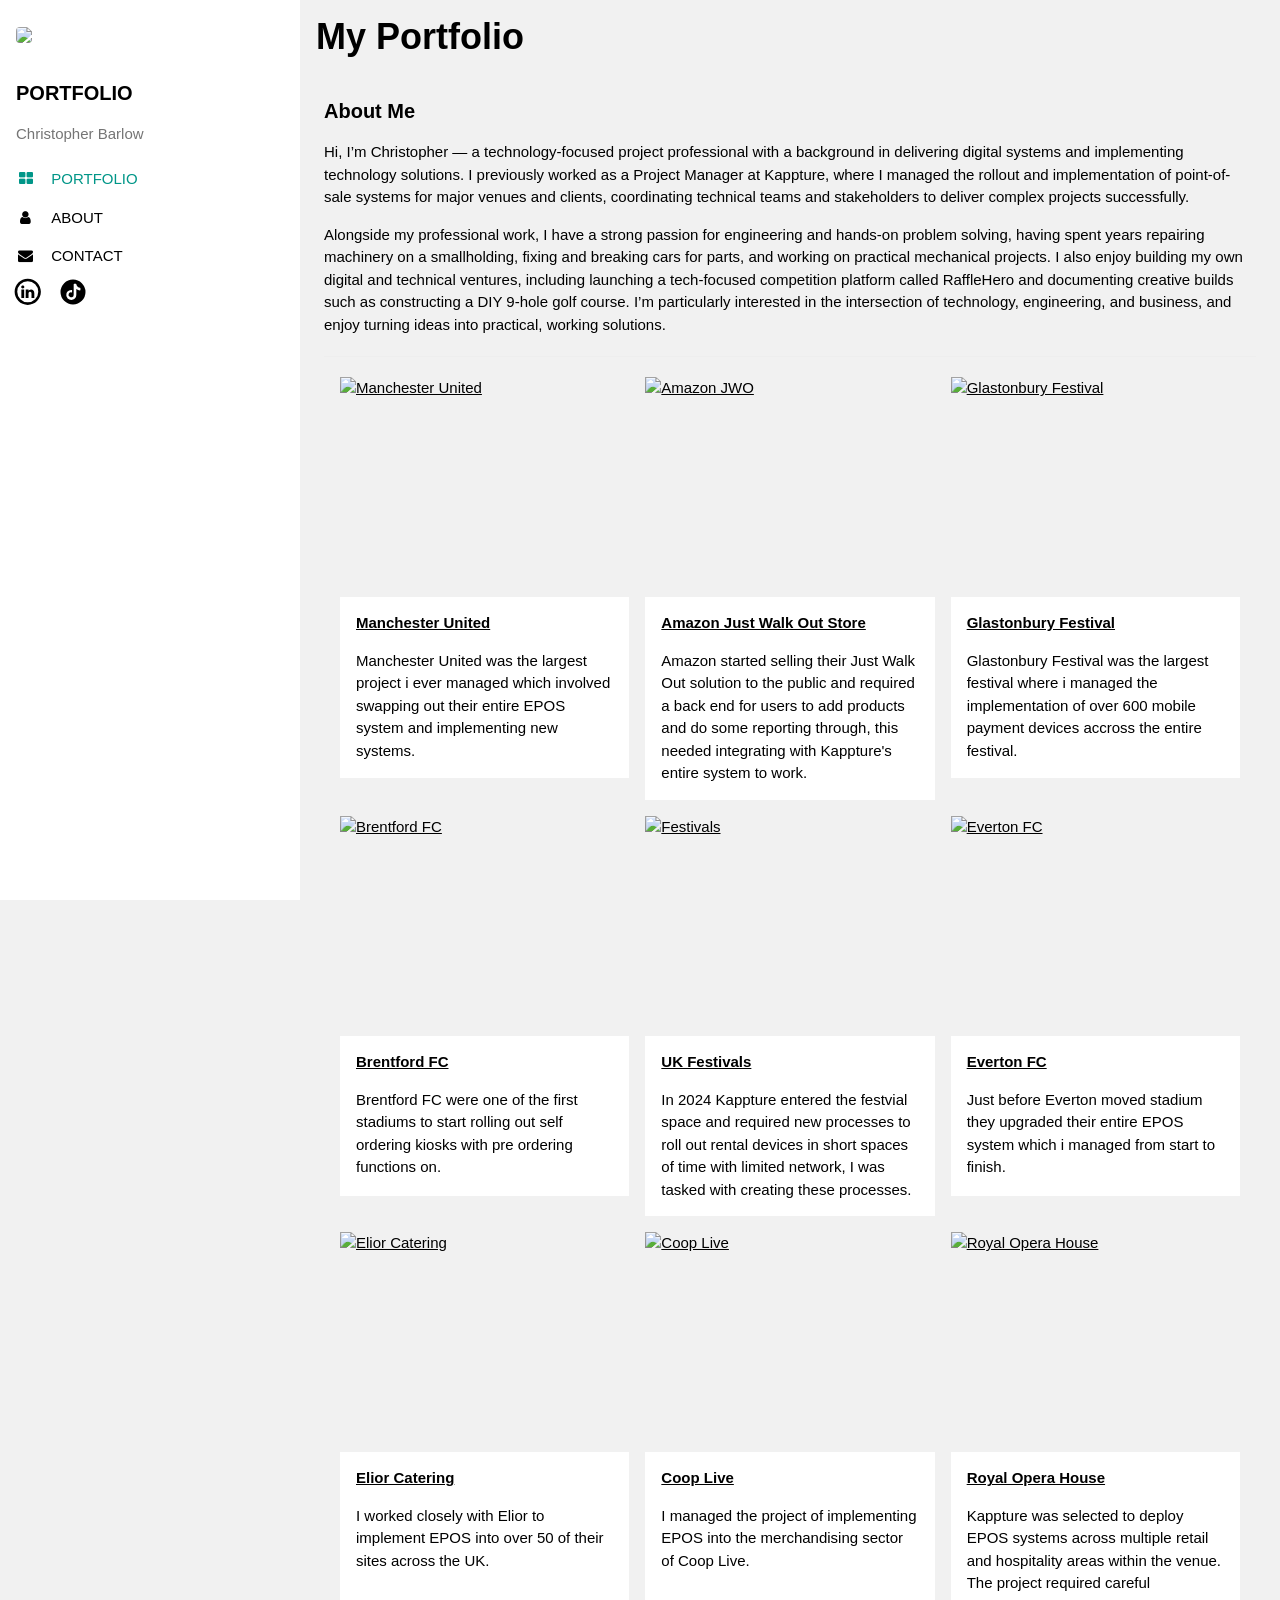
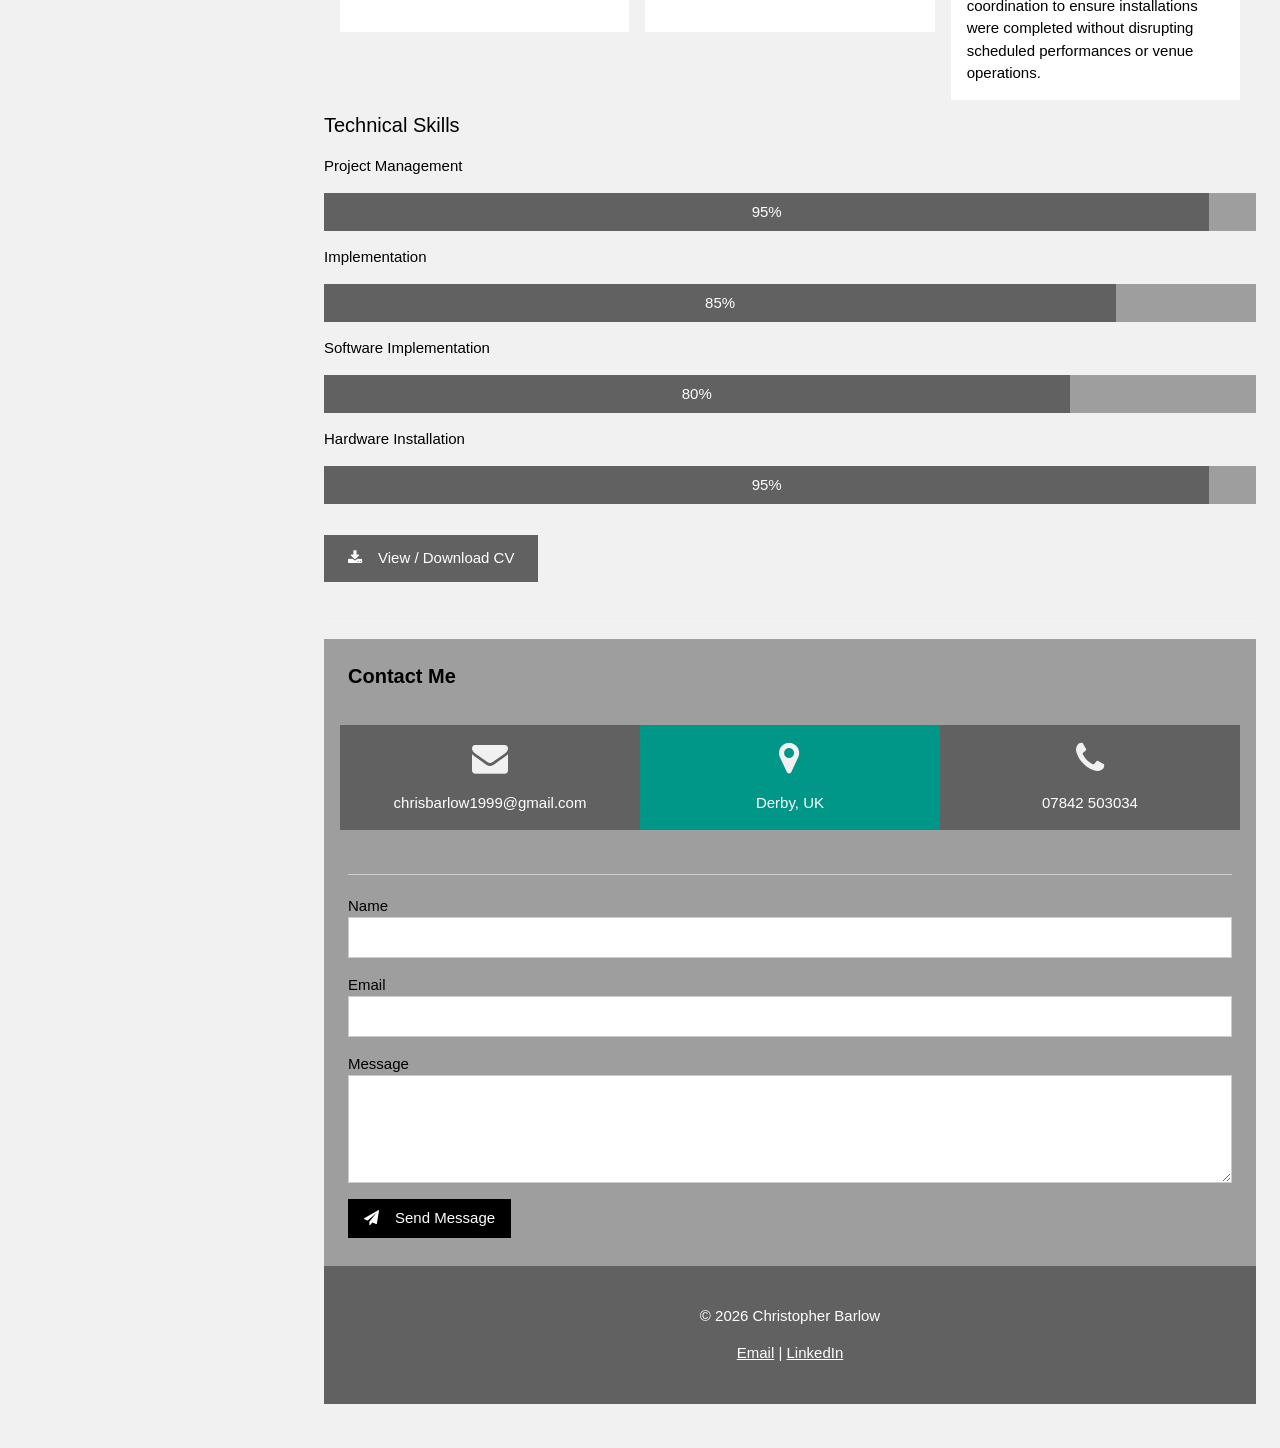
==== commit e3ce14c1: "13" ====
--- a/index.html
+++ b/index.html
@@ -32,7 +32,7 @@
   </div>
 <div class="social-container">
   <a href="https://www.linkedin.com/in/chris-barlow-123311131/" target="_blank">
-    <svg xmlns="http://www.w3.org/2000/svg" height="40px" width="40px" viewBox="0 0 28 32" fill="black" class="social-icon">
+    <svg xmlns="http://www.w3.org/2000/svg" height="42px" width="42px" viewBox="0 -2 28 32" fill="black" class="social-icon">
       <path d="M15 11.13v3.697h-2.143v-3.45c0-.866-.31-1.457-1.086-1.457-.592 0-.945.398-1.1.784-.056.138-.071.33-.071.522v3.601H8.456s.029-5.842 0-6.447H10.6v.913l-.014.021h.014v-.02c.285-.44.793-1.066 1.932-1.066 1.41 0 2.468.922 2.468 2.902zM6.213 5.271C5.48 5.271 5 5.753 5 6.385c0 .62.466 1.115 1.185 1.115h.014c.748 0 1.213-.496 1.213-1.115-.014-.632-.465-1.114-1.199-1.114zm-1.086 9.556h2.144V8.38H5.127v6.447z"/>
       <path d="M10 18a8 8 0 1 0 0-16 8 8 0 0 0 0 16zm0 2C4.477 20 0 15.523 0 10S4.477 0 10 0s10 4.477 10 10-4.477 10-10 10z"/>
     </svg>
--- a/CSS4.css
+++ b/CSS4.css
@@ -85,7 +85,7 @@
   display: flex;
   align-items: center;
   gap: 4px;
-  padding-left: 10px
+  padding-left: 12px
 }
 
 .social-icon {
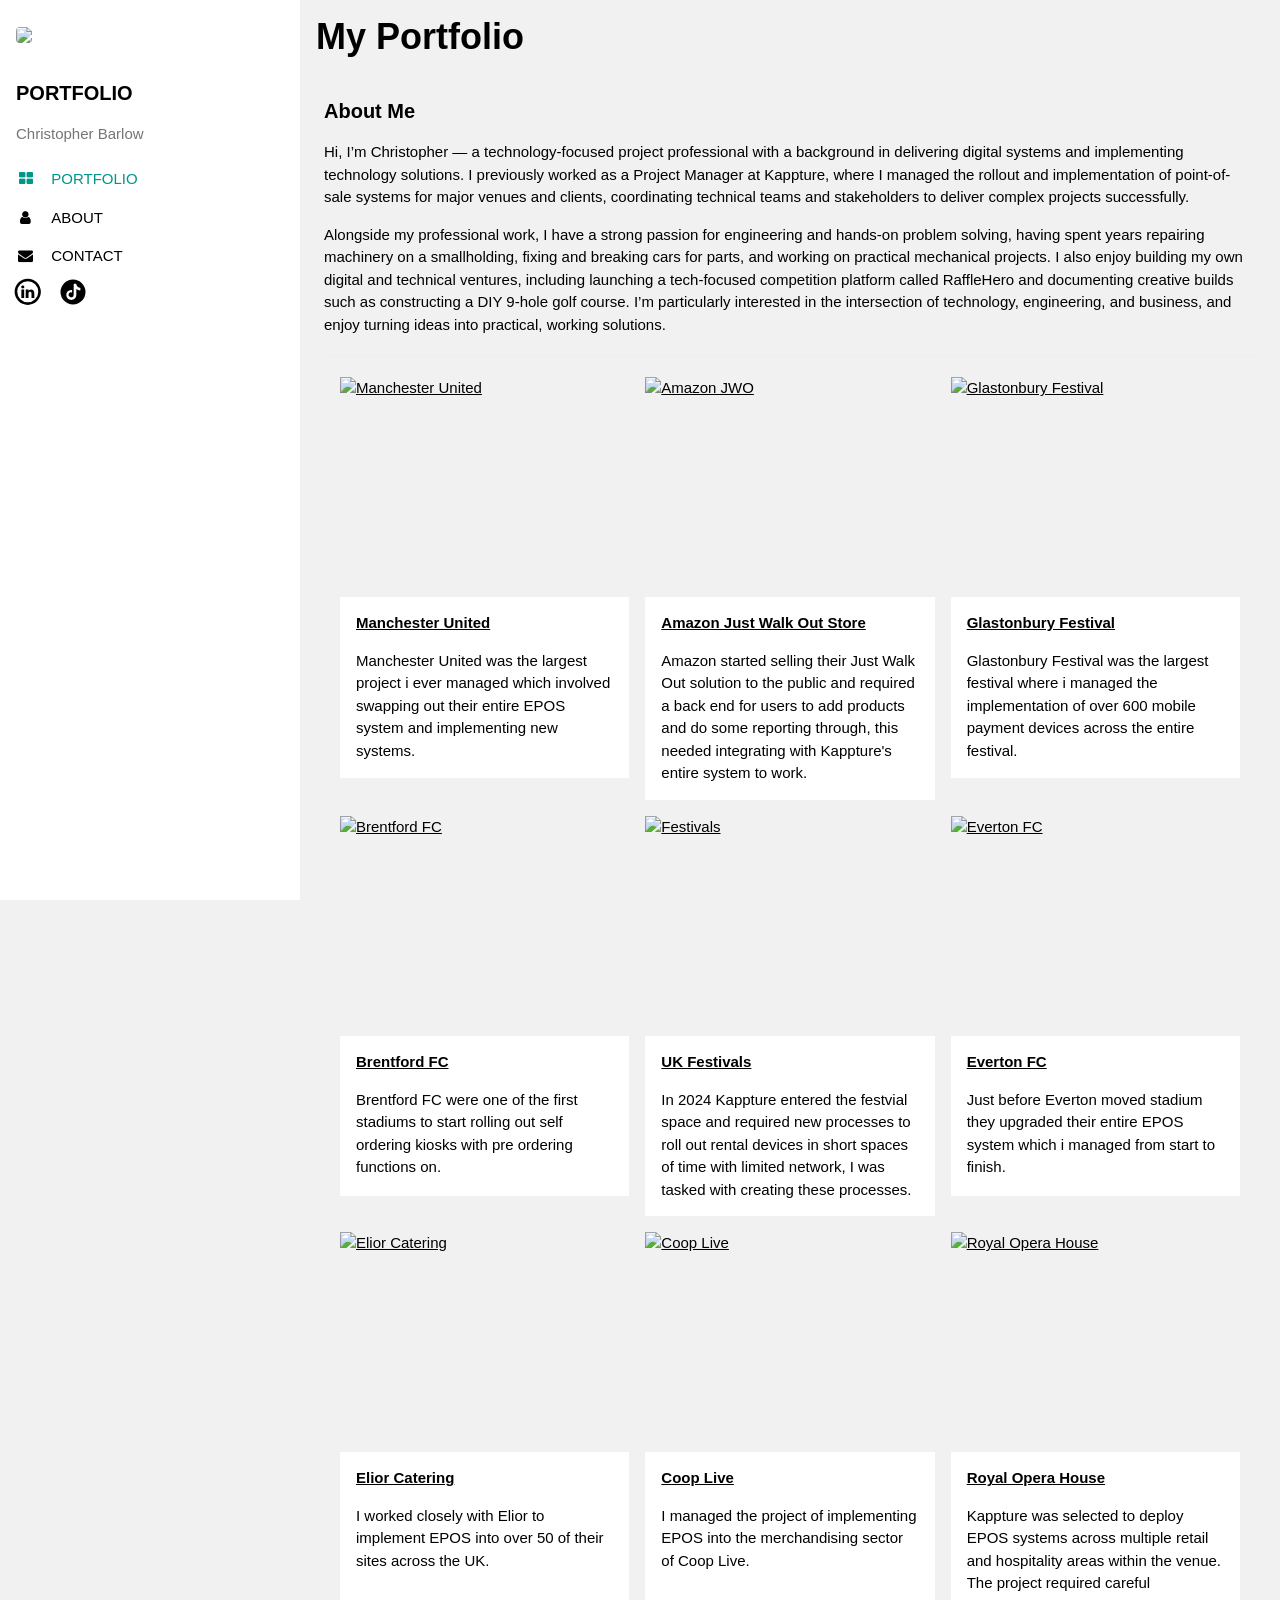
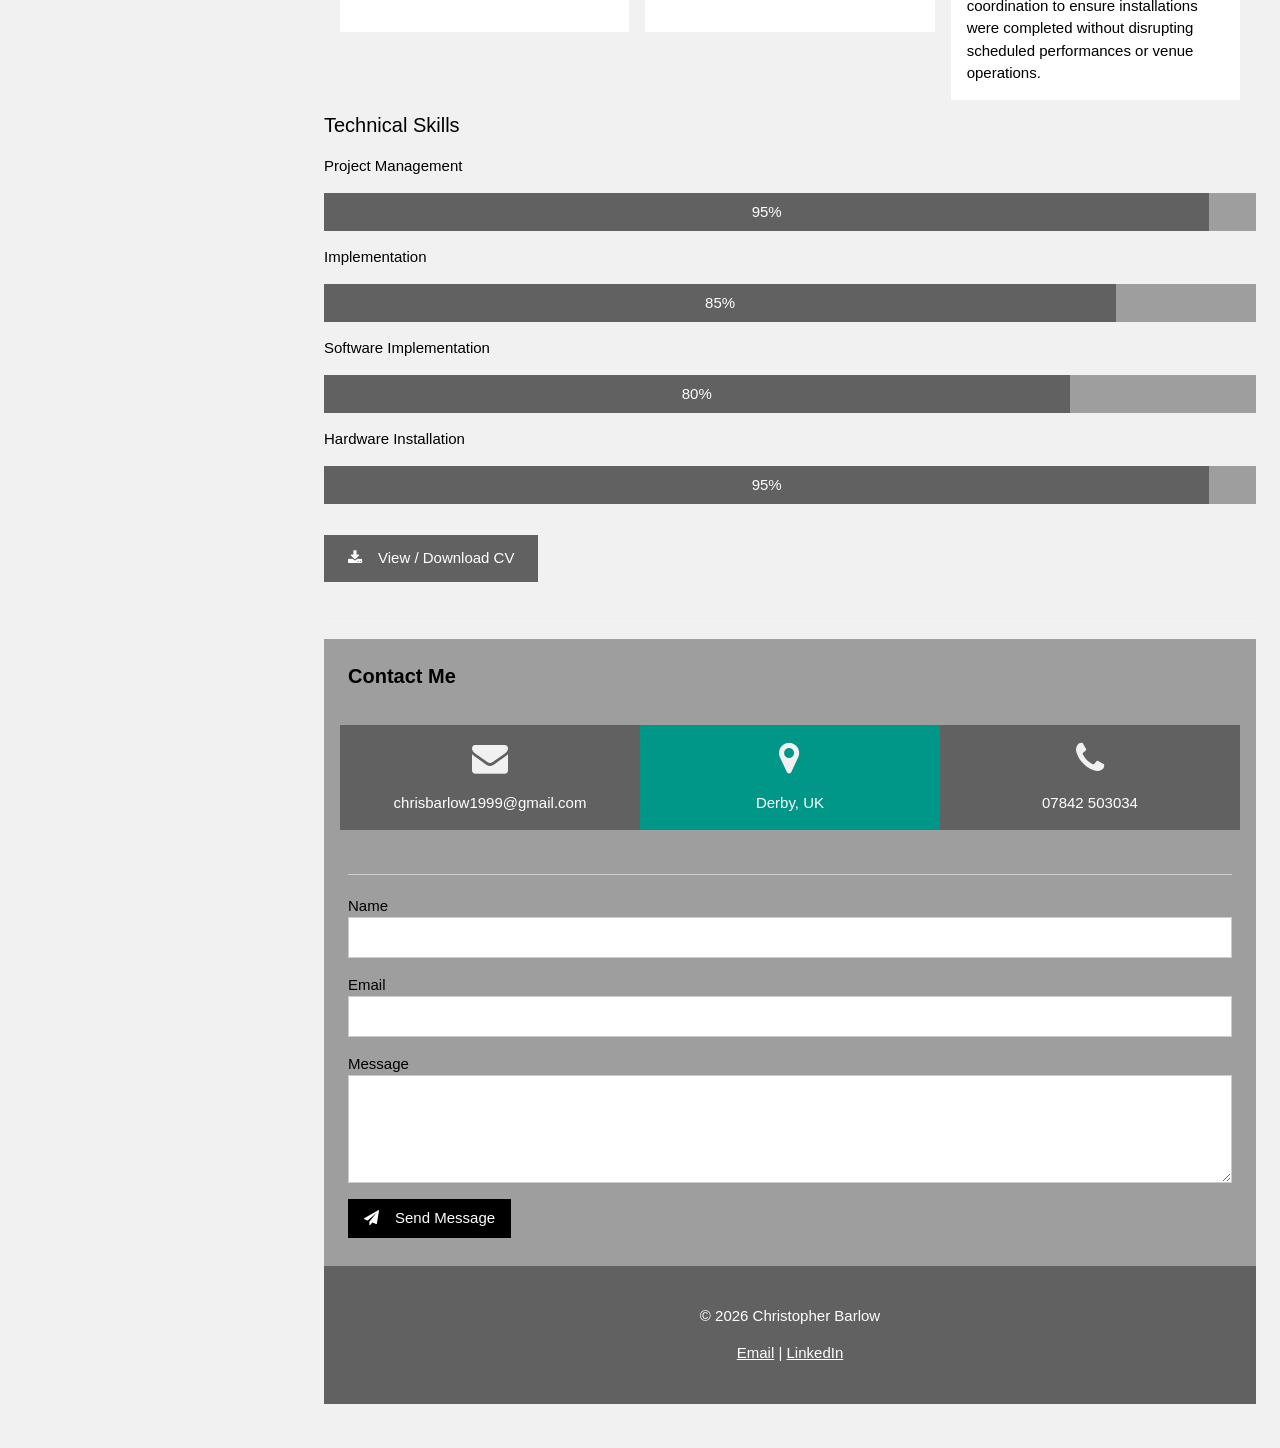
==== commit 023bf3c3: "Update index.html" ====
--- a/index.html
+++ b/index.html
@@ -96,7 +96,7 @@
     </a>
 <div class="container white" style="min-height: 160px;">
       <p><b><a href="glastonbury.html">Glastonbury Festival</a></b></p>
-      <p>Glastonbury Festival was the largest festival where i managed the implementation of over 600 mobile payment devices accross the entire festival.</p>
+      <p>Glastonbury Festival was the largest festival where i managed the implementation of over 600 mobile payment devices across the entire festival.</p>
     </div>
   </div>
 
@@ -191,7 +191,7 @@
       <div class="container dark-grey padding center" style="width:95%">95%</div>
     </div>
     <p>
-<a href="christopher-barlow-cv.pdf" target="_blank" class="button dark-grey padding-large margin-top margin-bottom">
+<a href="Christopher-Barlow-CV.pdf" target="_blank" class="button dark-grey padding-large margin-top margin-bottom">
   <i class="fa fa-download margin-right"></i>View / Download CV</a>
     </p>
     <hr>
@@ -257,4 +257,4 @@
 </script>
 
 </body>
-</html>+</html>
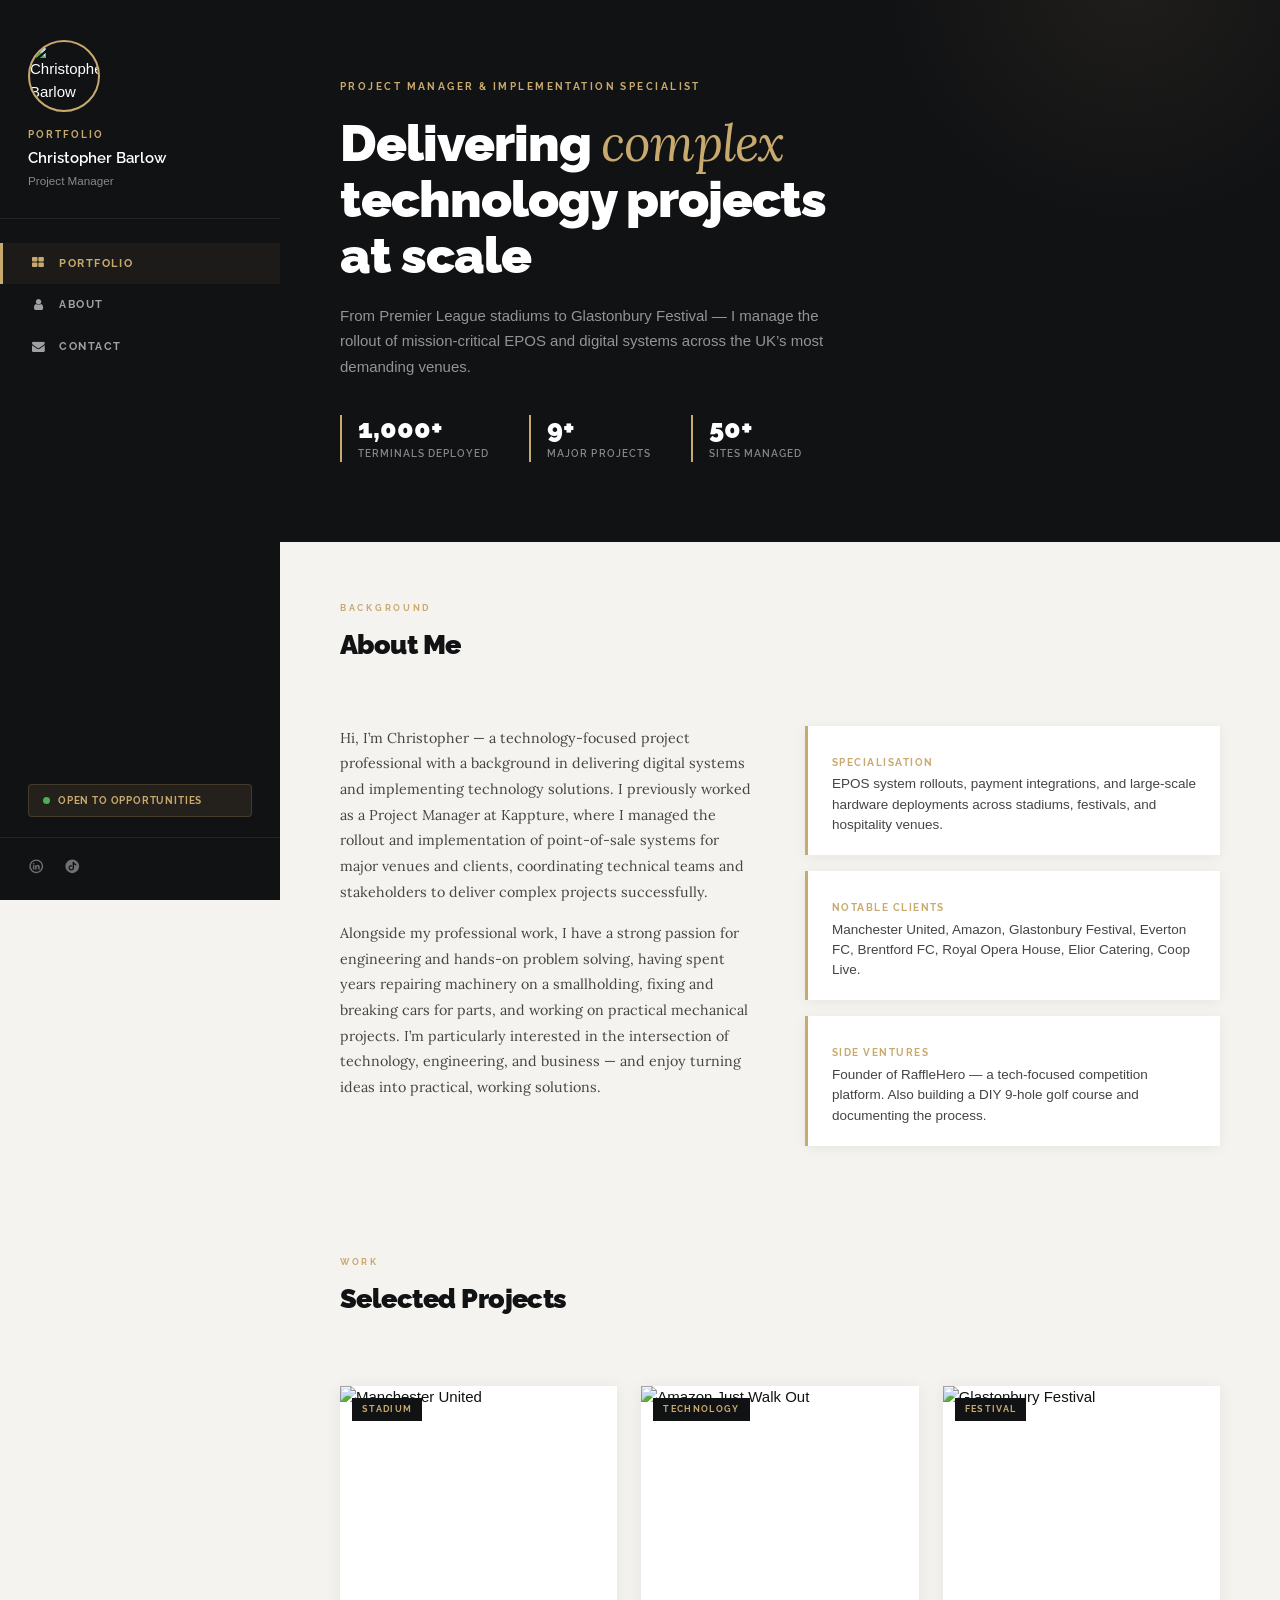
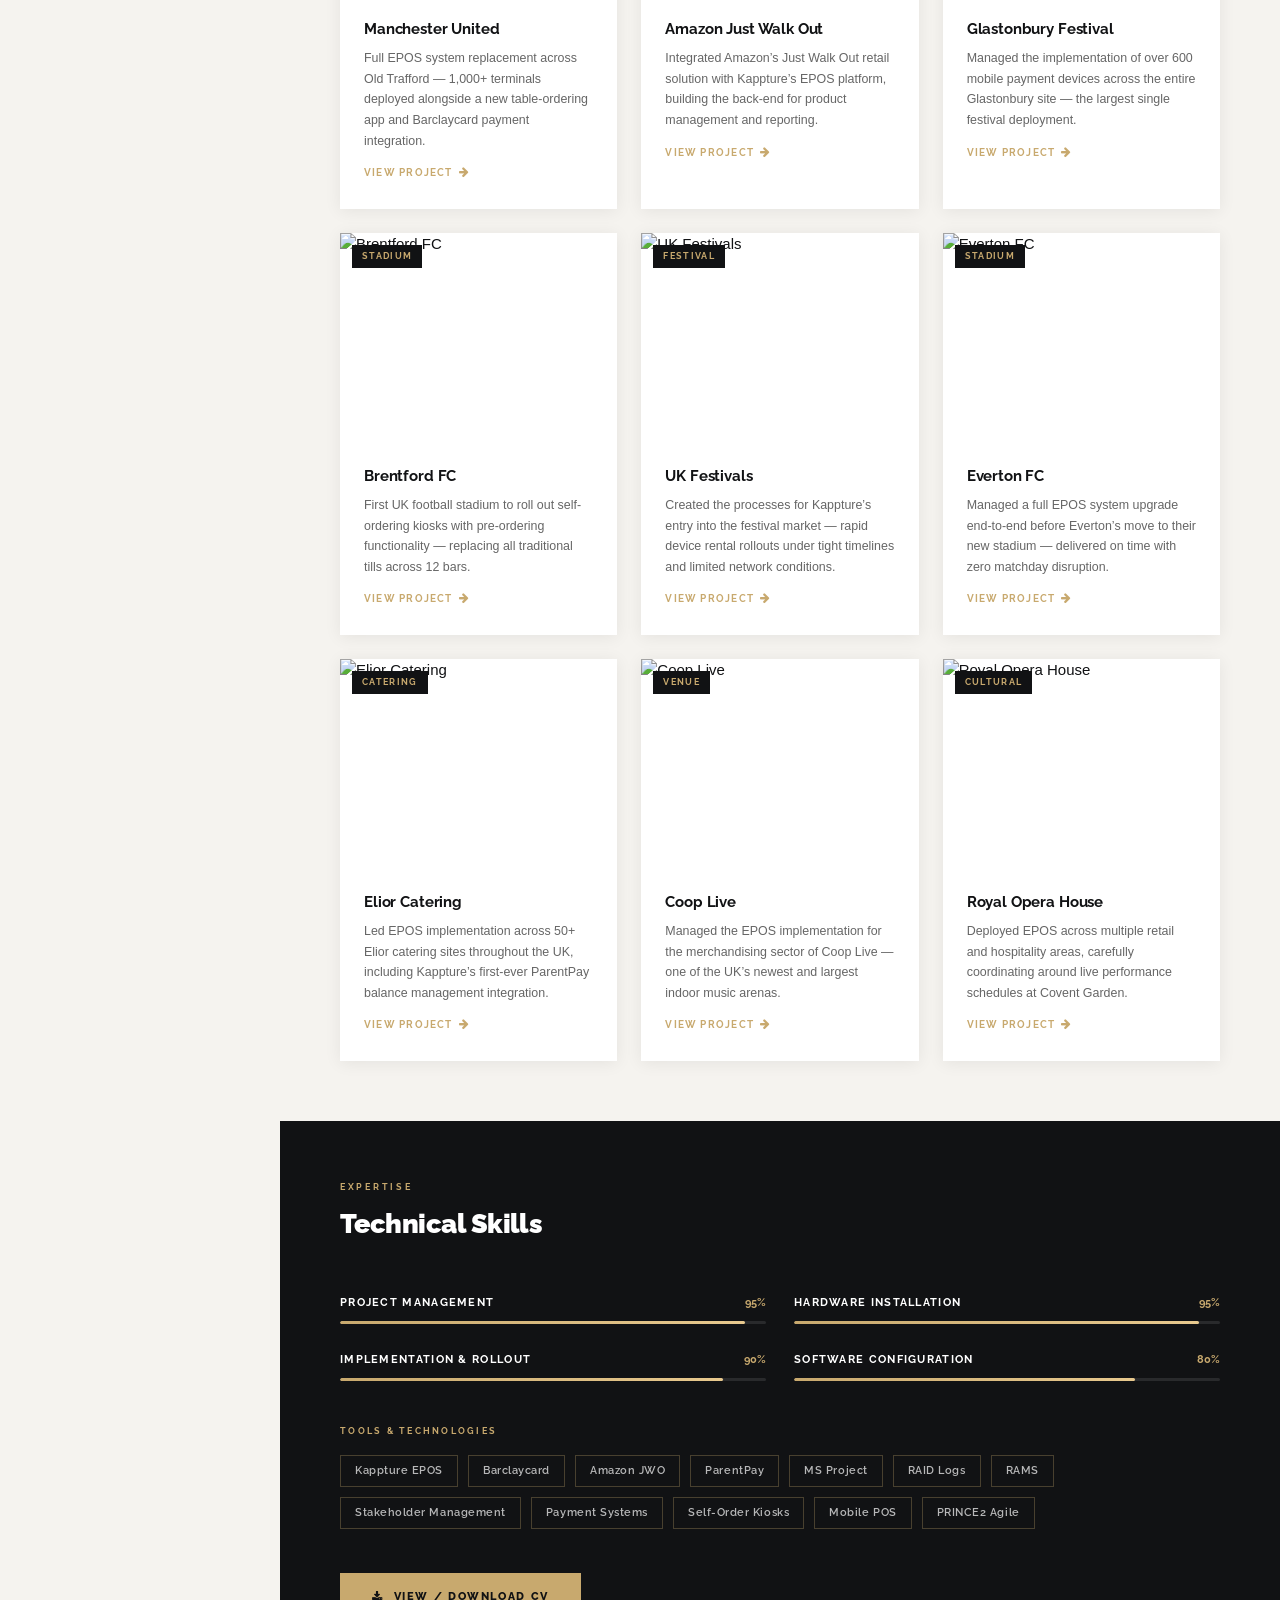
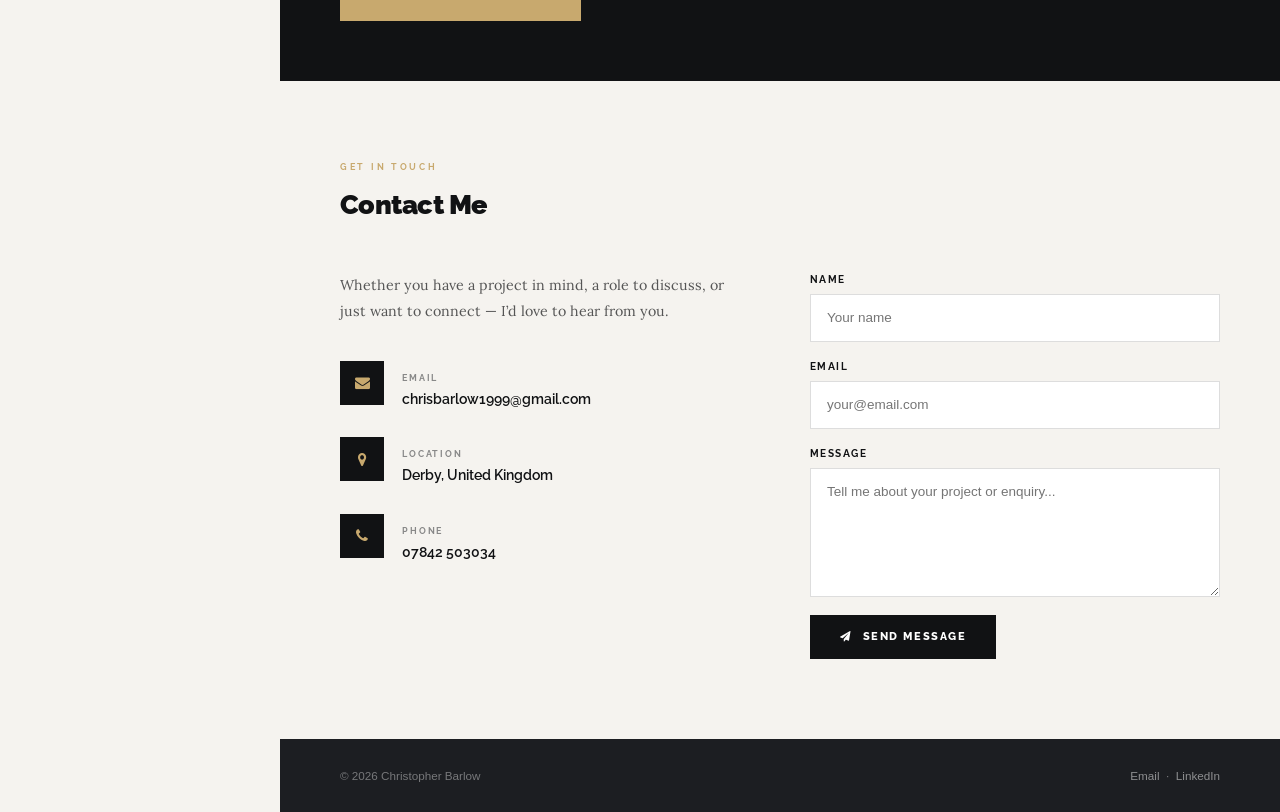
==== commit bcbb92c5: "Add files via upload" ====
--- a/index.html
+++ b/index.html
@@ -1,260 +1,143 @@
 <!DOCTYPE html>
-<html>
+<html lang="en">
 <head>
-<title>Portfolio</title>
+<title>Portfolio — Christopher Barlow</title>
 <meta charset="UTF-8">
 <meta name="viewport" content="width=device-width, initial-scale=1">
+<meta name="description" content="Christopher Barlow — Project Manager specialising in EPOS implementation and digital systems delivery.">
 <link rel="stylesheet" href="CSS1.css">
 <link rel="stylesheet" href="CSS2.css">
 <link rel="stylesheet" href="https://cdnjs.cloudflare.com/ajax/libs/font-awesome/4.7.0/css/font-awesome.min.css">
 <link rel="stylesheet" href="CSS3.css">
 <link rel="stylesheet" href="CSS4.css">
-<style>
-body,h1,h2,h3,h4,h5,h6 {font-family: "Raleway", sans-serif}
-</style>
+<link rel="stylesheet" href="portfolio.css">
 </head>
-<body class="light-grey content" style="max-width:1600px">
+<body>
 
-<!-- Sidebar/menu -->
-<nav class="sidebar collapse white animate-left" style="z-index:3;width:300px;" id="mySidebar"><br>
-  <div class="container">
-    <a href="#" onclick="closeSidebar()" class="hide-large right jumbo padding hover-grey" title="close menu">
-      <i class="fa fa-remove"></i>
+<button class="mobile-toggle" onclick="openSidebar()" aria-label="Open menu"><i class="fa fa-bars"></i></button>
+<div id="myOverlay" onclick="closeSidebar()"></div>
+<nav id="mySidebar">
+  <div class="sidebar-profile">
+    <img src="https://res.cloudinary.com/dovwn3c8k/image/upload/v1773949604/Profile_Picture_a5kyhs.jpg" alt="Christopher Barlow">
+    <h4>Portfolio</h4>
+    <p>Christopher Barlow</p>
+    <p class="role">Project Manager</p>
+  </div>
+  <nav class="sidebar-nav">
+    <a href="index.html" class="active" onclick="closeSidebar()"><i class="fa fa-th-large"></i> Portfolio</a>
+    <a href="about-me.html"  onclick="closeSidebar()"><i class="fa fa-user"></i> About</a>
+    <a href="index.html#contact" onclick="closeSidebar()"><i class="fa fa-envelope"></i> Contact</a>
+  </nav>
+  <div class="availability-badge">Open to Opportunities</div>
+  <div class="sidebar-social">
+    <a href="https://www.linkedin.com/in/chris-barlow-123311131/" target="_blank" title="LinkedIn">
+      <svg xmlns="http://www.w3.org/2000/svg" height="22px" width="22px" viewBox="0 -2 28 32"><path d="M15 11.13v3.697h-2.143v-3.45c0-.866-.31-1.457-1.086-1.457-.592 0-.945.398-1.1.784-.056.138-.071.33-.071.522v3.601H8.456s.029-5.842 0-6.447H10.6v.913l-.014.021h.014v-.02c.285-.44.793-1.066 1.932-1.066 1.41 0 2.468.922 2.468 2.902zM6.213 5.271C5.48 5.271 5 5.753 5 6.385c0 .62.466 1.115 1.185 1.115h.014c.748 0 1.213-.496 1.213-1.115-.014-.632-.465-1.114-1.199-1.114zm-1.086 9.556h2.144V8.38H5.127v6.447z"/><path d="M10 18a8 8 0 1 0 0-16 8 8 0 0 0 0 16zm0 2C4.477 20 0 15.523 0 10S4.477 0 10 0s10 4.477 10 10-4.477 10-10 10z"/></svg>
     </a>
-    <img src="https://res.cloudinary.com/dovwn3c8k/image/upload/v1773949604/Profile_Picture_a5kyhs.jpg" style="width:45%;" class="round"><br><br>
-    <h4><b>PORTFOLIO</b></h4>
-    <p class="text-grey">Christopher Barlow</p>
+    <a href="https://www.tiktok.com/@TheLonelyGreen" target="_blank" title="TikTok">
+      <svg xmlns="http://www.w3.org/2000/svg" height="22px" width="22px" viewBox="0 0 32 32"><path d="M12 2a10 10 0 1 0 10 10A10.01 10.01 0 0 0 12 2m5.939 7.713v.646a.37.37 0 0 1-.38.37a5.364 5.364 0 0 1-2.903-1.108v4.728a3.938 3.938 0 0 1-1.18 2.81a4.011 4.011 0 0 1-2.87 1.17a4.103 4.103 0 0 1-2.862-1.17a3.98 3.98 0 0 1-1.026-3.805c.159-.642.48-1.232.933-1.713a3.58 3.58 0 0 1 2.79-1.313h.82v1.703a.348.348 0 0 1-.39.348a1.918 1.918 0 0 0-1.23 3.631c.27.155.572.246.882.267c.24.01.48-.02.708-.092a1.928 1.928 0 0 0 1.313-1.816V5.754a.359.359 0 0 1 .359-.36h1.415a.359.359 0 0 1 .359.34a3.303 3.303 0 0 0 1.282 2.245a3.25 3.25 0 0 0 1.641.636a.37.37 0 0 1 .338.35z"/></svg>
+    </a>
   </div>
-  <div class="bar-block">
-    <a href="#portfolio" onclick="closeSidebar()" class="bar-item button padding text-teal"><i class="fa fa-th-large fa-fw margin-right"></i>PORTFOLIO</a> 
-    <a href="about-me.html" onclick="closeSidebar()" class="bar-item button padding"><i class="fa fa-user fa-fw margin-right"></i>ABOUT</a> 
-    <a href="#contact" onclick="closeSidebar()" class="bar-item button padding"><i class="fa fa-envelope fa-fw margin-right"></i>CONTACT</a>
+</nav>
+<div id="main-content">
+<section class="hero" id="portfolio">
+  <span class="hero-label">Project Manager &amp; Implementation Specialist</span>
+  <h1>Delivering <em>complex</em><br>technology projects<br>at scale</h1>
+  <p class="hero-sub">From Premier League stadiums to Glastonbury Festival &mdash; I manage the rollout of mission-critical EPOS and digital systems across the UK&rsquo;s most demanding venues.</p>
+  <div class="hero-stats">
+    <div class="hero-stat"><div class="num">1,000+</div><div class="label">Terminals Deployed</div></div>
+    <div class="hero-stat"><div class="num">9+</div><div class="label">Major Projects</div></div>
+    <div class="hero-stat"><div class="num">50+</div><div class="label">Sites Managed</div></div>
   </div>
-<div class="social-container">
-  <a href="https://www.linkedin.com/in/chris-barlow-123311131/" target="_blank">
-    <svg xmlns="http://www.w3.org/2000/svg" height="42px" width="42px" viewBox="0 -2 28 32" fill="black" class="social-icon">
-      <path d="M15 11.13v3.697h-2.143v-3.45c0-.866-.31-1.457-1.086-1.457-.592 0-.945.398-1.1.784-.056.138-.071.33-.071.522v3.601H8.456s.029-5.842 0-6.447H10.6v.913l-.014.021h.014v-.02c.285-.44.793-1.066 1.932-1.066 1.41 0 2.468.922 2.468 2.902zM6.213 5.271C5.48 5.271 5 5.753 5 6.385c0 .62.466 1.115 1.185 1.115h.014c.748 0 1.213-.496 1.213-1.115-.014-.632-.465-1.114-1.199-1.114zm-1.086 9.556h2.144V8.38H5.127v6.447z"/>
-      <path d="M10 18a8 8 0 1 0 0-16 8 8 0 0 0 0 16zm0 2C4.477 20 0 15.523 0 10S4.477 0 10 0s10 4.477 10 10-4.477 10-10 10z"/>
-    </svg>
-  </a>
-
-  <a href="https://www.tiktok.com/@TheLonelyGreen" target="_blank">
-    <svg xmlns="http://www.w3.org/2000/svg" height="40px" width="40px" viewBox="0 0 32 32" fill="black" class="social-icon">
-      <path d="M12 2a10 10 0 1 0 10 10A10.01 10.01 0 0 0 12 2m5.939 7.713v.646a.37.37 0 0 1-.38.37a5.364 5.364 0 0 1-2.903-1.108v4.728a3.938 3.938 0 0 1-1.18 2.81a4.011 4.011 0 0 1-2.87 1.17a4.103 4.103 0 0 1-2.862-1.17a3.98 3.98 0 0 1-1.026-3.805c.159-.642.48-1.232.933-1.713a3.58 3.58 0 0 1 2.79-1.313h.82v1.703a.348.348 0 0 1-.39.348a1.918 1.918 0 0 0-1.23 3.631c.27.155.572.246.882.267c.24.01.48-.02.708-.092a1.928 1.928 0 0 0 1.313-1.816V5.754a.359.359 0 0 1 .359-.36h1.415a.359.359 0 0 1 .359.34a3.303 3.303 0 0 0 1.282 2.245a3.25 3.25 0 0 0 1.641.636a.37.37 0 0 1 .338.35z"/>
-    </svg>
-  </a>
+</section>
+<div class="section-wrap" style="padding-top:60px;"><span class="section-label">Background</span><h2>About Me</h2></div>
+<div class="about-section">
+  <div class="about-text">
+    <p>Hi, I&rsquo;m Christopher &mdash; a technology-focused project professional with a background in delivering digital systems and implementing technology solutions. I previously worked as a Project Manager at Kappture, where I managed the rollout and implementation of point-of-sale systems for major venues and clients, coordinating technical teams and stakeholders to deliver complex projects successfully.</p>
+    <p>Alongside my professional work, I have a strong passion for engineering and hands-on problem solving, having spent years repairing machinery on a smallholding, fixing and breaking cars for parts, and working on practical mechanical projects. I&rsquo;m particularly interested in the intersection of technology, engineering, and business &mdash; and enjoy turning ideas into practical, working solutions.</p>
+  </div>
+  <div class="about-highlights">
+    <div class="highlight-item"><h5>Specialisation</h5><p>EPOS system rollouts, payment integrations, and large-scale hardware deployments across stadiums, festivals, and hospitality venues.</p></div>
+    <div class="highlight-item"><h5>Notable Clients</h5><p>Manchester United, Amazon, Glastonbury Festival, Everton FC, Brentford FC, Royal Opera House, Elior Catering, Coop Live.</p></div>
+    <div class="highlight-item"><h5>Side Ventures</h5><p>Founder of RaffleHero &mdash; a tech-focused competition platform. Also building a DIY 9-hole golf course and documenting the process.</p></div>
+  </div>
 </div>
-</nav>
-
-<!-- Overlay effect when opening sidebar on small screens -->
-<div class="overlay hide-large animate-opacity" onclick="closeSidebar()" style="cursor:pointer" title="close side menu" id="myOverlay"></div>
-
-<!-- PAGE CONTENT -->
-<div class="main" style="margin-left:300px">
-
-  <!-- Header -->
-  <header id="portfolio">
-    <span class="button hide-large xxlarge hover-text-grey" onclick="openSidebar()"><i class="fa fa-bars"></i></span>
-    <div class="container">
-    <h1><b>My Portfolio</b></h1>
+<div class="section-wrap"><span class="section-label">Work</span><h2>Selected Projects</h2></div>
+<div class="projects-section"><div class="project-grid"><a class="project-card" href="manchester-united.html">
+  <div class="card-img"><img src="https://res.cloudinary.com/dovwn3c8k/image/upload/v1773949604/Man_United_odlrxl.jpg" alt="Manchester United"><span class="card-tag">Stadium</span></div>
+  <div class="card-body"><h3>Manchester United</h3><p>Full EPOS system replacement across Old Trafford &mdash; 1,000+ terminals deployed alongside a new table-ordering app and Barclaycard payment integration.</p><span class="card-link">View Project <i class="fa fa-arrow-right"></i></span></div>
+</a>
+<a class="project-card" href="amazon-jwo.html">
+  <div class="card-img"><img src="https://res.cloudinary.com/dovwn3c8k/image/upload/v1773949604/JWO_dawav9.jpg" alt="Amazon Just Walk Out"><span class="card-tag">Technology</span></div>
+  <div class="card-body"><h3>Amazon Just Walk Out</h3><p>Integrated Amazon&rsquo;s Just Walk Out retail solution with Kappture&rsquo;s EPOS platform, building the back-end for product management and reporting.</p><span class="card-link">View Project <i class="fa fa-arrow-right"></i></span></div>
+</a>
+<a class="project-card" href="glastonbury.html">
+  <div class="card-img"><img src="https://res.cloudinary.com/dovwn3c8k/image/upload/v1773949604/Glastonbury_e4u2ah.png" alt="Glastonbury Festival"><span class="card-tag">Festival</span></div>
+  <div class="card-body"><h3>Glastonbury Festival</h3><p>Managed the implementation of over 600 mobile payment devices across the entire Glastonbury site &mdash; the largest single festival deployment.</p><span class="card-link">View Project <i class="fa fa-arrow-right"></i></span></div>
+</a>
+<a class="project-card" href="brentford.html">
+  <div class="card-img"><img src="https://res.cloudinary.com/dovwn3c8k/image/upload/v1773949599/Brentford-Banner_m9qte2.png" alt="Brentford FC"><span class="card-tag">Stadium</span></div>
+  <div class="card-body"><h3>Brentford FC</h3><p>First UK football stadium to roll out self-ordering kiosks with pre-ordering functionality &mdash; replacing all traditional tills across 12 bars.</p><span class="card-link">View Project <i class="fa fa-arrow-right"></i></span></div>
+</a>
+<a class="project-card" href="uk-festivals.html">
+  <div class="card-img"><img src="https://res.cloudinary.com/dovwn3c8k/image/upload/v1773949601/Festivals_fow6ba.avif" alt="UK Festivals"><span class="card-tag">Festival</span></div>
+  <div class="card-body"><h3>UK Festivals</h3><p>Created the processes for Kappture&rsquo;s entry into the festival market &mdash; rapid device rental rollouts under tight timelines and limited network conditions.</p><span class="card-link">View Project <i class="fa fa-arrow-right"></i></span></div>
+</a>
+<a class="project-card" href="everton.html">
+  <div class="card-img"><img src="https://res.cloudinary.com/dovwn3c8k/image/upload/v1773949600/Everton_myoqfy.png" alt="Everton FC"><span class="card-tag">Stadium</span></div>
+  <div class="card-body"><h3>Everton FC</h3><p>Managed a full EPOS system upgrade end-to-end before Everton&rsquo;s move to their new stadium &mdash; delivered on time with zero matchday disruption.</p><span class="card-link">View Project <i class="fa fa-arrow-right"></i></span></div>
+</a>
+<a class="project-card" href="elior.html">
+  <div class="card-img"><img src="https://res.cloudinary.com/dovwn3c8k/image/upload/v1773949600/Elior_br2s6i.png" alt="Elior Catering"><span class="card-tag">Catering</span></div>
+  <div class="card-body"><h3>Elior Catering</h3><p>Led EPOS implementation across 50+ Elior catering sites throughout the UK, including Kappture&rsquo;s first-ever ParentPay balance management integration.</p><span class="card-link">View Project <i class="fa fa-arrow-right"></i></span></div>
+</a>
+<a class="project-card" href="coop-live.html">
+  <div class="card-img"><img src="https://res.cloudinary.com/dovwn3c8k/image/upload/v1773949600/coop-live_w6lzhv.png" alt="Coop Live"><span class="card-tag">Venue</span></div>
+  <div class="card-body"><h3>Coop Live</h3><p>Managed the EPOS implementation for the merchandising sector of Coop Live &mdash; one of the UK&rsquo;s newest and largest indoor music arenas.</p><span class="card-link">View Project <i class="fa fa-arrow-right"></i></span></div>
+</a>
+<a class="project-card" href="royal-opera-house.html">
+  <div class="card-img"><img src="https://res.cloudinary.com/dovwn3c8k/image/upload/v1773949605/ROH_s8cspw.jpg" alt="Royal Opera House"><span class="card-tag">Cultural</span></div>
+  <div class="card-body"><h3>Royal Opera House</h3><p>Deployed EPOS across multiple retail and hospitality areas, carefully coordinating around live performance schedules at Covent Garden.</p><span class="card-link">View Project <i class="fa fa-arrow-right"></i></span></div>
+</a></div></div>
+<div class="skills-section">
+  <div class="section-wrap"><span class="section-label">Expertise</span><h2>Technical Skills</h2></div>
+  <div class="skills-grid">
+    <div class="skill-item"><div class="skill-header"><span class="skill-name">Project Management</span><span class="skill-pct">95%</span></div><div class="skill-bar-bg"><div class="skill-bar-fill" style="width:95%"></div></div></div>
+    <div class="skill-item"><div class="skill-header"><span class="skill-name">Hardware Installation</span><span class="skill-pct">95%</span></div><div class="skill-bar-bg"><div class="skill-bar-fill" style="width:95%"></div></div></div>
+    <div class="skill-item"><div class="skill-header"><span class="skill-name">Implementation &amp; Rollout</span><span class="skill-pct">90%</span></div><div class="skill-bar-bg"><div class="skill-bar-fill" style="width:90%"></div></div></div>
+    <div class="skill-item"><div class="skill-header"><span class="skill-name">Software Configuration</span><span class="skill-pct">80%</span></div><div class="skill-bar-bg"><div class="skill-bar-fill" style="width:80%"></div></div></div>
+  </div>
+  <span class="tools-label">Tools &amp; Technologies</span>
+  <div class="tools-tags">
+    <span class="tool-tag">Kappture EPOS</span><span class="tool-tag">Barclaycard</span><span class="tool-tag">Amazon JWO</span><span class="tool-tag">ParentPay</span><span class="tool-tag">MS Project</span><span class="tool-tag">RAID Logs</span><span class="tool-tag">RAMS</span><span class="tool-tag">Stakeholder Management</span><span class="tool-tag">Payment Systems</span><span class="tool-tag">Self-Order Kiosks</span><span class="tool-tag">Mobile POS</span><span class="tool-tag">PRINCE2 Agile</span>
+  </div>
+  <a href="Christopher-Barlow-CV.pdf" target="_blank" class="cv-btn"><i class="fa fa-download"></i> View / Download CV</a>
+</div>
+<div class="contact-section" id="contact">
+  <span class="section-label">Get In Touch</span>
+  <h2>Contact Me</h2>
+  <div class="contact-grid">
+    <div class="contact-info">
+      <p class="contact-info-intro">Whether you have a project in mind, a role to discuss, or just want to connect &mdash; I&rsquo;d love to hear from you.</p>
+      <div class="contact-item"><div class="contact-icon"><i class="fa fa-envelope"></i></div><div class="contact-detail"><h5>Email</h5><p>chrisbarlow1999@gmail.com</p></div></div>
+      <div class="contact-item"><div class="contact-icon"><i class="fa fa-map-marker"></i></div><div class="contact-detail"><h5>Location</h5><p>Derby, United Kingdom</p></div></div>
+      <div class="contact-item"><div class="contact-icon"><i class="fa fa-phone"></i></div><div class="contact-detail"><h5>Phone</h5><p>07842 503034</p></div></div>
     </div>
-  </header>
-
-<div id="about" class="container padding-large" style="margin-bottom:32px">
-  <h4><b>About Me</b></h4>
-  <p>Hi, I’m Christopher — a technology-focused project professional with a background in delivering digital systems and implementing technology solutions. I previously worked as a Project Manager at Kappture, where I managed the rollout and implementation of point-of-sale systems for major venues and clients, coordinating technical teams and stakeholders to deliver complex projects successfully. </p>
-  <p>Alongside my professional work, I have a strong passion for engineering and hands-on problem solving, having spent years repairing machinery on a smallholding, fixing and breaking cars for parts, and working on practical mechanical projects. I also enjoy building my own digital and technical ventures, including launching a tech-focused competition platform called RaffleHero and documenting creative builds such as constructing a DIY 9-hole golf course. I’m particularly interested in the intersection of technology, engineering, and business, and enjoy turning ideas into practical, working solutions.</p>
-  <hr>
-  
-<!-- First Photo Grid-->
-<div class="row-padding">
-
-  <div class="third container margin-bottom">
-    <a href="manchester-united.html">
-      <img src="https://res.cloudinary.com/dovwn3c8k/image/upload/v1773949604/Man_United_odlrxl.jpg" alt="Manchester United"
-      class="hover-opacity project-img">
-    </a>
-<div class="container white" style="min-height: 160px;">
-      <p><b><a href="manchester-united.html">Manchester United</a></b></p>
-      <p>Manchester United was the largest project i ever managed which involved swapping out their entire EPOS system and implementing new systems.</p>
-    </div>
-  </div>
-
-  <div class="third container margin-bottom">
-    <a href="amazon-jwo.html">
-      <img src="https://res.cloudinary.com/dovwn3c8k/image/upload/v1773949604/JWO_dawav9.jpg" alt="Amazon JWO" class="hover-opacity project-img">
-    </a>
-<div class="container white" style="min-height: 160px;">
-      <p><b><a href="amazon-jwo.html">Amazon Just Walk Out Store</a></b></p>
-      <p>Amazon started selling their Just Walk Out solution to the public and required a back end for users to add products and do some reporting through, this needed integrating with Kappture's entire system to work.</p>
-    </div>
-  </div>
-
-  <div class="third container">
-    <a href="glastonbury.html">
-      <img src="https://res.cloudinary.com/dovwn3c8k/image/upload/v1773949604/Glastonbury_e4u2ah.png" alt="Glastonbury Festival" class="hover-opacity project-img">
-    </a>
-<div class="container white" style="min-height: 160px;">
-      <p><b><a href="glastonbury.html">Glastonbury Festival</a></b></p>
-      <p>Glastonbury Festival was the largest festival where i managed the implementation of over 600 mobile payment devices across the entire festival.</p>
-    </div>
-  </div>
-
-</div>
-  
-<!-- Second Photo Grid-->
-<div class="row-padding">
-
-  <div class="third container margin-bottom">
-    <a href="brentford.html">
-      <img src="https://res.cloudinary.com/dovwn3c8k/image/upload/v1773949599/Brentford-Banner_m9qte2.png" alt="Brentford FC" class="hover-opacity project-img">
-    </a>
-<div class="container white" style="min-height: 160px;">
-      <p><b><a href="brentford.html">Brentford FC</a></b></p>
-      <p>Brentford FC were one of the first stadiums to start rolling out self ordering kiosks with pre ordering functions on.</p>
-    </div>
-  </div>
-
-  <div class="third container margin-bottom">
-    <a href="uk-festivals.html">
-      <img src="https://res.cloudinary.com/dovwn3c8k/image/upload/v1773949601/Festivals_fow6ba.avif" alt="Festivals" class="hover-opacity project-img">
-    </a>
-<div class="container white" style="min-height: 160px;">
-      <p><b><a href="uk-festivals.html">UK Festivals</a></b></p>
-      <p>In 2024 Kappture entered the festvial space and required new processes to roll out rental devices in short spaces of time with limited network, I was tasked with creating these processes.</p>
-    </div>
-  </div>
-
-  <div class="third container">
-    <a href="everton.html">
-      <img src="https://res.cloudinary.com/dovwn3c8k/image/upload/v1773949600/Everton_myoqfy.png" alt="Everton FC" class="hover-opacity project-img">
-    </a>
-<div class="container white" style="min-height: 160px;">
-      <p><b><a href="everton.html">Everton FC</a></b></p>
-      <p>Just before Everton moved stadium they upgraded their entire EPOS system which i managed from start to finish.</p>
-    </div>
-  </div>
-
-</div>
-
-<!-- Third Photo Grid-->
-<div class="row-padding">
-
-  <div class="third container margin-bottom">
-    <a href="elior.html">
-      <img src="https://res.cloudinary.com/dovwn3c8k/image/upload/v1773949600/Elior_br2s6i.png" alt="Elior Catering" class="hover-opacity project-img">
-    </a>
-<div class="container white" style="min-height: 180px;">
-      <p><b><a href="elior.html">Elior Catering</a></b></p>
-      <p>I worked closely with Elior to implement EPOS into over 50 of their sites across the UK.</p>
-    </div>
-  </div>
-
-  <div class="third container margin-bottom">
-    <a href="coop-live.html">
-      <img src="https://res.cloudinary.com/dovwn3c8k/image/upload/v1773949600/coop-live_w6lzhv.png" alt="Coop Live" class="hover-opacity project-img">
-    </a>
-<div class="container white" style="min-height: 180px;">
-      <p><b><a href="coop-live.html">Coop Live</a></b></p>
-      <p>I managed the project of implementing EPOS into the merchandising sector of Coop Live.</p>
-    </div>
-  </div>
-
-  <div class="third container">
-    <a href="royal-opera-house.html">
-      <img src="https://res.cloudinary.com/dovwn3c8k/image/upload/v1773949605/ROH_s8cspw.jpg" alt="Royal Opera House" class="hover-opacity project-img">
-    </a>
-<div class="container white" style="min-height: 180px;">
-      <p><b><a href="royal-opera-house.html">Royal Opera House</a></b></p>
-      <p>Kappture was selected to deploy EPOS systems across multiple retail and hospitality areas within the venue. The project required careful coordination to ensure installations were completed without disrupting scheduled performances or venue operations.</p>
-    </div>
-  </div>
-
-</div>
-
-    <h4>Technical Skills</h4>
-    <!-- Progress bars / Skills -->
-    <p>Project Management</p>
-    <div class="grey">
-      <div class="container dark-grey padding center" style="width:95%">95%</div>
-    </div>
-    <p>Implementation</p>
-    <div class="grey">
-      <div class="container dark-grey padding center" style="width:85%">85%</div>
-    </div>
-    <p>Software Implementation</p>
-    <div class="grey">
-      <div class="container dark-grey padding center" style="width:80%">80%</div>
-    </div>
-    <p>Hardware Installation</p>
-    <div class="grey">
-      <div class="container dark-grey padding center" style="width:95%">95%</div>
-    </div>
-    <p>
-<a href="Christopher-Barlow-CV.pdf" target="_blank" class="button dark-grey padding-large margin-top margin-bottom">
-  <i class="fa fa-download margin-right"></i>View / Download CV</a>
-    </p>
-    <hr>
-    
-  <!-- Contact Section -->
-  <div class="container padding-large grey">
-    <h4 id="contact"><b>Contact Me</b></h4>
-    <div class="row-padding center padding-24" style="margin:0 -16px">
-      <div class="third dark-grey">
-        <p><i class="fa fa-envelope xxlarge text-light-grey"></i></p>
-        <p>chrisbarlow1999@gmail.com</p>
-      </div>
-      <div class="third teal">
-        <p><i class="fa fa-map-marker xxlarge text-light-grey"></i></p>
-        <p>Derby, UK</p>
-      </div>
-      <div class="third dark-grey">
-        <p><i class="fa fa-phone xxlarge text-light-grey"></i></p>
-        <p>07842 503034</p>
-      </div>
-    </div>
-    <hr class="opacity">
-    <form action="https://formspree.io/f/xdawbjkq" method="POST">
-      <div class="section">
-        <label>Name</label>
-        <input class="input border" type="text" name="Name" required>
-      </div>
-      <div class="section">
-        <label>Email</label>
-        <input class="input border" type="text" name="Email" required>
-      </div>
-      <div class="section">
-        <label>Message</label>
-<textarea class="input border" name="Message" rows="4" required></textarea>
-      </div>
-      <button type="submit" class="button black margin-bottom"><i class="fa fa-paper-plane margin-right"></i>Send Message</button>
+    <form class="contact-form" action="https://formspree.io/f/xdawbjkq" method="POST">
+      <div class="form-group"><label>Name</label><input type="text" name="Name" required placeholder="Your name"></div>
+      <div class="form-group"><label>Email</label><input type="email" name="Email" required placeholder="your@email.com"></div>
+      <div class="form-group"><label>Message</label><textarea name="Message" rows="5" required placeholder="Tell me about your project or enquiry..."></textarea></div>
+      <button type="submit" class="submit-btn"><i class="fa fa-paper-plane"></i> Send Message</button>
     </form>
   </div>
-
-<!-- Footer -->
-<footer class="container dark-grey padding-24 center">
-  <p>© 2026 Christopher Barlow</p>
-  <p>
-    <a href="mailto:chrisbarlow1999@gmail.com" class="hover-opacity">Email</a> |
-    <a href="https://www.linkedin.com/in/chris-barlow-123311131/" target="_blank" class="hover-opacity">LinkedIn</a>
-  </p>
+</div>
+<footer class="site-footer">
+  <p>&copy; 2026 Christopher Barlow</p>
+  <p><a href="mailto:chrisbarlow1999@gmail.com">Email</a> &nbsp;&middot;&nbsp; <a href="https://www.linkedin.com/in/chris-barlow-123311131/" target="_blank">LinkedIn</a></p>
 </footer>
-
-<!-- End page content -->
 </div>
-
 <script>
-// Script to open and close sidebar
-function openSidebar() {
-    document.getElementById("mySidebar").style.display = "block";
-    document.getElementById("myOverlay").style.display = "block";
-}
- 
-function closeSidebar() {
-    document.getElementById("mySidebar").style.display = "none";
-    document.getElementById("myOverlay").style.display = "none";
-}
+function openSidebar(){document.getElementById("mySidebar").classList.add("open");document.getElementById("myOverlay").style.display="block";}
+function closeSidebar(){document.getElementById("mySidebar").classList.remove("open");document.getElementById("myOverlay").style.display="none";}
 </script>
-
 </body>
-</html>
+</html>
--- a/portfolio.css
+++ b/portfolio.css
@@ -0,0 +1,1053 @@
+/* ============================================================
+   CHRISTOPHER BARLOW PORTFOLIO — portfolio.css
+   All custom styles. Import after CSS1.css, CSS2.css, CSS3.css, CSS4.css
+   ============================================================ */
+
+@import url('https://fonts.googleapis.com/css2?family=Raleway:wght@300;400;600;700;900&family=Lora:ital,wght@0,400;0,600;1,400&display=swap');
+
+/* ── TOKENS ── */
+:root {
+  --dark:        #111214;
+  --dark-mid:    #1c1e22;
+  --accent:      #c8a96e;
+  --accent-light:#e8c98e;
+  --light:       #f5f3ef;
+  --text-muted:  #888;
+  --white:       #ffffff;
+  --border:      rgba(200,169,110,0.2);
+}
+
+/* ── BASE ── */
+*, *::before, *::after { box-sizing: border-box; margin: 0; padding: 0; }
+
+body, h1, h2, h3, h4, h5, h6 {
+  font-family: "Raleway", sans-serif;
+}
+
+body {
+  background: var(--light);
+  color: var(--dark);
+  max-width: 1600px;
+  margin: 0 auto;
+}
+
+html { scroll-behavior: smooth; }
+
+/* ── SIDEBAR ── */
+#mySidebar {
+  position: fixed;
+  top: 0; left: 0;
+  width: 280px;
+  height: 100vh;
+  background: var(--dark);
+  color: var(--white);
+  display: flex;
+  flex-direction: column;
+  overflow-y: auto;
+  z-index: 100;
+  transition: transform 0.3s ease;
+}
+
+.sidebar-profile {
+  padding: 40px 28px 28px;
+  border-bottom: 1px solid rgba(255,255,255,0.08);
+}
+
+.sidebar-profile img {
+  width: 72px;
+  height: 72px;
+  border-radius: 50%;
+  object-fit: cover;
+  border: 2px solid var(--accent);
+  display: block;
+  margin-bottom: 16px;
+}
+
+.sidebar-profile h4 {
+  font-size: 0.65rem;
+  letter-spacing: 0.2em;
+  color: var(--accent);
+  font-weight: 700;
+  margin-bottom: 4px;
+  text-transform: uppercase;
+}
+
+.sidebar-profile p {
+  font-size: 1rem;
+  font-weight: 600;
+  color: var(--white);
+  margin: 0;
+}
+
+.sidebar-profile .role {
+  font-size: 0.78rem;
+  color: var(--text-muted);
+  font-weight: 400;
+  margin-top: 3px;
+}
+
+.sidebar-nav {
+  padding: 24px 0;
+  flex: 1;
+}
+
+.sidebar-nav a {
+  display: flex;
+  align-items: center;
+  gap: 12px;
+  padding: 13px 28px;
+  color: rgba(255,255,255,0.6);
+  text-decoration: none;
+  font-size: 0.7rem;
+  letter-spacing: 0.15em;
+  text-transform: uppercase;
+  font-weight: 700;
+  transition: color 0.2s, background 0.2s;
+  border-left: 3px solid transparent;
+}
+
+.sidebar-nav a:hover,
+.sidebar-nav a.active {
+  color: var(--accent);
+  background: rgba(200,169,110,0.06);
+  border-left-color: var(--accent);
+}
+
+.sidebar-nav a i { width: 16px; text-align: center; font-size: 0.85rem; }
+
+.sidebar-social {
+  padding: 20px 28px;
+  border-top: 1px solid rgba(255,255,255,0.08);
+  display: flex;
+  gap: 14px;
+}
+
+.sidebar-social a {
+  color: rgba(255,255,255,0.4);
+  transition: color 0.2s;
+  display: flex;
+  align-items: center;
+}
+
+.sidebar-social a:hover { color: var(--accent); }
+.sidebar-social svg { fill: currentColor; }
+
+.availability-badge {
+  margin: 0 28px 20px;
+  padding: 8px 14px;
+  background: rgba(200,169,110,0.1);
+  border: 1px solid var(--border);
+  border-radius: 4px;
+  font-size: 0.68rem;
+  letter-spacing: 0.08em;
+  color: var(--accent);
+  font-weight: 700;
+  text-transform: uppercase;
+  display: flex;
+  align-items: center;
+  gap: 8px;
+}
+
+.availability-badge::before {
+  content: '';
+  width: 7px;
+  height: 7px;
+  background: #4caf50;
+  border-radius: 50%;
+  flex-shrink: 0;
+  animation: pulse 2s infinite;
+}
+
+@keyframes pulse {
+  0%, 100% { opacity: 1; }
+  50%       { opacity: 0.4; }
+}
+
+/* ── MAIN CONTENT ── */
+#main-content {
+  margin-left: 280px;
+  min-height: 100vh;
+}
+
+/* ── MOBILE TOGGLE ── */
+.mobile-toggle {
+  display: none;
+  position: fixed;
+  top: 16px;
+  left: 16px;
+  z-index: 200;
+  width: 44px;
+  height: 44px;
+  background: var(--dark);
+  color: var(--white);
+  border: none;
+  font-size: 1.1rem;
+  cursor: pointer;
+  align-items: center;
+  justify-content: center;
+}
+
+#myOverlay {
+  display: none;
+  position: fixed;
+  inset: 0;
+  background: rgba(0,0,0,0.5);
+  z-index: 99;
+}
+
+/* ── HERO (index) ── */
+.hero {
+  background: var(--dark);
+  color: var(--white);
+  padding: 80px 60px;
+  position: relative;
+  overflow: hidden;
+}
+
+.hero::before {
+  content: '';
+  position: absolute;
+  top: -50%; right: -10%;
+  width: 500px; height: 500px;
+  background: radial-gradient(circle, rgba(200,169,110,0.08) 0%, transparent 70%);
+  pointer-events: none;
+}
+
+.hero-label {
+  font-size: 0.65rem;
+  letter-spacing: 0.25em;
+  color: var(--accent);
+  text-transform: uppercase;
+  font-weight: 700;
+  margin-bottom: 20px;
+  display: block;
+}
+
+.hero h1 {
+  font-size: clamp(2.2rem, 4vw, 3.4rem);
+  font-weight: 900;
+  line-height: 1.1;
+  margin-bottom: 20px;
+  letter-spacing: -0.02em;
+}
+
+.hero h1 em {
+  font-family: "Lora", serif;
+  font-style: italic;
+  color: var(--accent);
+  font-weight: 400;
+}
+
+.hero-sub {
+  font-size: 1rem;
+  color: rgba(255,255,255,0.55);
+  max-width: 500px;
+  line-height: 1.7;
+  margin-bottom: 36px;
+  font-weight: 400;
+}
+
+.hero-stats { display: flex; gap: 40px; flex-wrap: wrap; }
+
+.hero-stat {
+  border-left: 2px solid var(--accent);
+  padding-left: 16px;
+}
+
+.hero-stat .num {
+  font-size: 1.8rem;
+  font-weight: 900;
+  color: var(--white);
+  line-height: 1;
+  margin-bottom: 4px;
+}
+
+.hero-stat .label {
+  font-size: 0.68rem;
+  letter-spacing: 0.1em;
+  color: var(--text-muted);
+  text-transform: uppercase;
+  font-weight: 600;
+}
+
+/* ── SECTION HEADERS ── */
+.section-wrap { padding: 60px 60px 0; }
+
+.section-label {
+  font-size: 0.6rem;
+  letter-spacing: 0.3em;
+  color: var(--accent);
+  text-transform: uppercase;
+  font-weight: 700;
+  margin-bottom: 8px;
+  display: block;
+}
+
+.section-wrap h2 {
+  font-size: 1.8rem;
+  font-weight: 900;
+  letter-spacing: -0.02em;
+  color: var(--dark);
+}
+
+/* ── ABOUT (index) ── */
+.about-section {
+  padding: 50px 60px;
+  display: grid;
+  grid-template-columns: 1fr 1fr;
+  gap: 50px;
+  align-items: start;
+}
+
+.about-text p {
+  font-size: 0.95rem;
+  line-height: 1.8;
+  color: #444;
+  margin-bottom: 16px;
+  font-family: "Lora", serif;
+}
+
+.about-highlights { display: flex; flex-direction: column; gap: 16px; }
+
+.highlight-item {
+  padding: 20px 24px;
+  background: var(--white);
+  border-left: 3px solid var(--accent);
+  box-shadow: 0 2px 12px rgba(0,0,0,0.06);
+}
+
+.highlight-item h5 {
+  font-size: 0.65rem;
+  letter-spacing: 0.15em;
+  text-transform: uppercase;
+  color: var(--accent);
+  font-weight: 700;
+  margin-bottom: 4px;
+}
+
+.highlight-item p { font-size: 0.9rem; color: #444; line-height: 1.5; }
+
+/* ── PROJECT GRID (index) ── */
+.projects-section { padding: 20px 60px 60px; }
+
+.project-grid {
+  display: grid;
+  grid-template-columns: repeat(3, 1fr);
+  gap: 24px;
+  margin-top: 36px;
+}
+
+.project-card {
+  background: var(--white);
+  overflow: hidden;
+  box-shadow: 0 2px 16px rgba(0,0,0,0.07);
+  transition: transform 0.3s ease, box-shadow 0.3s ease;
+  text-decoration: none;
+  color: inherit;
+  display: block;
+}
+
+.project-card:hover {
+  transform: translateY(-5px);
+  box-shadow: 0 12px 40px rgba(0,0,0,0.13);
+}
+
+.project-card:hover .card-img img { transform: scale(1.04); }
+
+.card-img {
+  overflow: hidden;
+  height: 200px;
+  position: relative;
+}
+
+.card-img img {
+  width: 100%;
+  height: 100%;
+  object-fit: cover;
+  transition: transform 0.5s ease;
+  display: block;
+}
+
+.card-tag {
+  position: absolute;
+  top: 12px; left: 12px;
+  background: var(--dark);
+  color: var(--accent);
+  font-size: 0.6rem;
+  letter-spacing: 0.15em;
+  text-transform: uppercase;
+  font-weight: 700;
+  padding: 5px 10px;
+}
+
+.card-body { padding: 22px 24px 26px; }
+
+.card-body h3 {
+  font-size: 1rem;
+  font-weight: 700;
+  margin-bottom: 8px;
+  color: var(--dark);
+  letter-spacing: -0.01em;
+}
+
+.card-body p { font-size: 0.83rem; color: #666; line-height: 1.65; }
+
+.card-link {
+  display: inline-flex;
+  align-items: center;
+  gap: 6px;
+  margin-top: 14px;
+  font-size: 0.68rem;
+  letter-spacing: 0.12em;
+  text-transform: uppercase;
+  font-weight: 700;
+  color: var(--accent);
+  text-decoration: none;
+}
+
+.card-link i { font-size: 0.75rem; }
+
+/* ── SKILLS (index) ── */
+.skills-section {
+  background: var(--dark);
+  color: var(--white);
+  padding: 60px;
+}
+
+.skills-section .section-wrap { padding: 0 0 40px; }
+.skills-section .section-wrap h2 { color: var(--white); }
+
+.skills-grid {
+  display: grid;
+  grid-template-columns: repeat(2, 1fr);
+  gap: 28px;
+  margin-bottom: 44px;
+}
+
+.skill-header {
+  display: flex;
+  justify-content: space-between;
+  margin-bottom: 10px;
+}
+
+.skill-name {
+  font-size: 0.72rem;
+  letter-spacing: 0.12em;
+  text-transform: uppercase;
+  font-weight: 700;
+  color: var(--white);
+}
+
+.skill-pct { font-size: 0.72rem; font-weight: 700; color: var(--accent); }
+
+.skill-bar-bg {
+  height: 3px;
+  background: rgba(255,255,255,0.1);
+  border-radius: 2px;
+  overflow: hidden;
+}
+
+.skill-bar-fill {
+  height: 100%;
+  background: linear-gradient(90deg, var(--accent), var(--accent-light));
+  border-radius: 2px;
+}
+
+.tools-label {
+  font-size: 0.6rem;
+  letter-spacing: 0.25em;
+  color: var(--accent);
+  text-transform: uppercase;
+  font-weight: 700;
+  margin-bottom: 16px;
+  display: block;
+}
+
+.tools-tags {
+  display: flex;
+  flex-wrap: wrap;
+  gap: 10px;
+  margin-bottom: 44px;
+}
+
+.tool-tag {
+  padding: 7px 14px;
+  border: 1px solid rgba(200,169,110,0.3);
+  color: rgba(255,255,255,0.7);
+  font-size: 0.72rem;
+  font-weight: 600;
+  letter-spacing: 0.05em;
+  transition: border-color 0.2s, color 0.2s;
+}
+
+.tool-tag:hover { border-color: var(--accent); color: var(--accent); }
+
+.cv-btn {
+  display: inline-flex;
+  align-items: center;
+  gap: 10px;
+  padding: 16px 32px;
+  background: var(--accent);
+  color: var(--dark);
+  font-size: 0.72rem;
+  font-weight: 800;
+  letter-spacing: 0.15em;
+  text-transform: uppercase;
+  text-decoration: none;
+  transition: background 0.2s, transform 0.2s;
+}
+
+.cv-btn:hover { background: var(--accent-light); transform: translateY(-2px); }
+
+/* ── CONTACT SECTION ── */
+.contact-section {
+  padding: 80px 60px;
+  background: var(--light);
+}
+
+.contact-section h2 {
+  font-size: 1.8rem;
+  font-weight: 900;
+  letter-spacing: -0.02em;
+  margin-bottom: 48px;
+}
+
+.contact-grid {
+  display: grid;
+  grid-template-columns: 1fr 1fr;
+  gap: 60px;
+}
+
+.contact-info { display: flex; flex-direction: column; gap: 28px; }
+
+.contact-info-intro {
+  font-family: "Lora", serif;
+  color: #555;
+  line-height: 1.8;
+  font-size: 0.95rem;
+  margin-bottom: 8px;
+}
+
+.contact-item { display: flex; align-items: flex-start; gap: 18px; }
+
+.contact-icon {
+  width: 44px; height: 44px;
+  background: var(--dark);
+  color: var(--accent);
+  display: flex;
+  align-items: center;
+  justify-content: center;
+  font-size: 1rem;
+  flex-shrink: 0;
+}
+
+.contact-detail h5 {
+  font-size: 0.62rem;
+  letter-spacing: 0.2em;
+  text-transform: uppercase;
+  color: var(--text-muted);
+  font-weight: 700;
+  margin-bottom: 4px;
+}
+
+.contact-detail p { font-size: 0.92rem; font-weight: 600; color: var(--dark); }
+
+.contact-form { display: flex; flex-direction: column; gap: 18px; }
+.form-group { display: flex; flex-direction: column; gap: 6px; }
+
+.form-group label {
+  font-size: 0.65rem;
+  letter-spacing: 0.15em;
+  text-transform: uppercase;
+  font-weight: 700;
+  color: var(--dark);
+}
+
+.form-group input,
+.form-group textarea {
+  padding: 13px 16px;
+  border: 1px solid #ddd;
+  background: var(--white);
+  font-family: "Raleway", sans-serif;
+  font-size: 0.9rem;
+  color: var(--dark);
+  outline: none;
+  transition: border-color 0.2s;
+  resize: vertical;
+}
+
+.form-group input:focus,
+.form-group textarea:focus { border-color: var(--accent); }
+
+.submit-btn {
+  align-self: flex-start;
+  padding: 14px 30px;
+  background: var(--dark);
+  color: var(--white);
+  border: none;
+  font-family: "Raleway", sans-serif;
+  font-size: 0.7rem;
+  font-weight: 800;
+  letter-spacing: 0.15em;
+  text-transform: uppercase;
+  cursor: pointer;
+  display: flex;
+  align-items: center;
+  gap: 10px;
+  transition: background 0.2s;
+}
+
+.submit-btn:hover { background: var(--accent); color: var(--dark); }
+
+/* ── FOOTER ── */
+footer.site-footer {
+  background: var(--dark-mid);
+  color: rgba(255,255,255,0.4);
+  padding: 28px 60px;
+  display: flex;
+  justify-content: space-between;
+  align-items: center;
+  font-size: 0.78rem;
+}
+
+footer.site-footer a {
+  color: rgba(255,255,255,0.5);
+  text-decoration: none;
+  transition: color 0.2s;
+}
+
+footer.site-footer a:hover { color: var(--accent); }
+
+/* ── PROJECT PAGE HERO ── */
+.project-hero {
+  position: relative;
+  height: 480px;
+  overflow: hidden;
+}
+
+.project-hero img {
+  width: 100%;
+  height: 100%;
+  object-fit: cover;
+  display: block;
+  filter: brightness(0.45);
+}
+
+.project-hero-overlay {
+  position: absolute;
+  inset: 0;
+  display: flex;
+  flex-direction: column;
+  justify-content: flex-end;
+  padding: 60px;
+  background: linear-gradient(to top, rgba(0,0,0,0.7) 0%, transparent 60%);
+}
+
+.breadcrumb {
+  display: flex;
+  align-items: center;
+  gap: 8px;
+  margin-bottom: 20px;
+  font-size: 0.68rem;
+  letter-spacing: 0.15em;
+  text-transform: uppercase;
+  font-weight: 700;
+}
+
+.breadcrumb a { color: var(--accent); text-decoration: none; }
+.breadcrumb span { color: rgba(255,255,255,0.4); }
+.breadcrumb .current { color: rgba(255,255,255,0.7); }
+
+.project-hero h1 {
+  font-size: clamp(2rem, 4vw, 3.2rem);
+  font-weight: 900;
+  color: var(--white);
+  letter-spacing: -0.02em;
+  line-height: 1.1;
+  margin-bottom: 16px;
+}
+
+.project-tag {
+  display: inline-block;
+  padding: 6px 14px;
+  background: var(--accent);
+  color: var(--dark);
+  font-size: 0.6rem;
+  letter-spacing: 0.2em;
+  text-transform: uppercase;
+  font-weight: 800;
+  margin-bottom: 16px;
+}
+
+/* ── STATS BAR ── */
+.stats-bar {
+  background: var(--dark-mid);
+  display: grid;
+  grid-template-columns: repeat(4, 1fr);
+  border-bottom: 1px solid rgba(255,255,255,0.06);
+}
+
+.stat-item {
+  padding: 28px 32px;
+  border-right: 1px solid rgba(255,255,255,0.06);
+}
+
+.stat-item:last-child { border-right: none; }
+
+.stat-item .label {
+  font-size: 0.6rem;
+  letter-spacing: 0.2em;
+  text-transform: uppercase;
+  color: var(--text-muted);
+  font-weight: 700;
+  margin-bottom: 6px;
+}
+
+.stat-item .value { font-size: 1.05rem; font-weight: 700; color: var(--white); }
+.stat-item .value.accent { color: var(--accent); }
+
+/* ── PROJECT CONTENT LAYOUT ── */
+.project-content {
+  display: grid;
+  grid-template-columns: 1fr 320px;
+  align-items: start;
+}
+
+.project-main {
+  padding: 60px;
+  border-right: 1px solid #e8e4dc;
+}
+
+.project-main h2 {
+  font-size: 1.4rem;
+  font-weight: 900;
+  letter-spacing: -0.02em;
+  margin-bottom: 20px;
+  color: var(--dark);
+  padding-top: 40px;
+}
+
+.project-main h2:first-child { padding-top: 0; }
+
+.project-main p {
+  font-family: "Lora", serif;
+  font-size: 0.95rem;
+  line-height: 1.85;
+  color: #444;
+  margin-bottom: 18px;
+}
+
+.project-divider {
+  border: none;
+  border-top: 1px solid #e8e4dc;
+  margin: 40px 0 0;
+}
+
+/* Responsibilities list */
+.resp-list {
+  list-style: none;
+  display: flex;
+  flex-direction: column;
+  gap: 14px;
+}
+
+.resp-list li {
+  display: flex;
+  align-items: flex-start;
+  gap: 14px;
+  font-size: 0.9rem;
+  line-height: 1.6;
+  color: #444;
+  font-family: "Lora", serif;
+}
+
+.resp-list li::before {
+  content: '';
+  width: 6px; height: 6px;
+  background: var(--accent);
+  border-radius: 50%;
+  flex-shrink: 0;
+  margin-top: 8px;
+}
+
+/* Festivals list (named items) */
+.festival-list {
+  list-style: none;
+  display: grid;
+  grid-template-columns: 1fr 1fr;
+  gap: 10px;
+  margin-bottom: 20px;
+}
+
+.festival-list li {
+  padding: 10px 16px;
+  background: var(--white);
+  border-left: 3px solid var(--accent);
+  font-size: 0.88rem;
+  font-weight: 600;
+  color: var(--dark);
+  box-shadow: 0 1px 6px rgba(0,0,0,0.05);
+}
+
+/* Results grid */
+.results-grid {
+  display: grid;
+  grid-template-columns: 1fr 1fr;
+  gap: 16px;
+  margin-bottom: 20px;
+}
+
+.result-item {
+  padding: 20px;
+  background: var(--white);
+  border-left: 3px solid var(--accent);
+  box-shadow: 0 2px 10px rgba(0,0,0,0.05);
+  font-size: 0.88rem;
+  line-height: 1.55;
+  color: #444;
+}
+
+/* ── PROJECT SIDEBAR PANEL ── */
+.project-sidebar {
+  padding: 50px 32px;
+  position: sticky;
+  top: 0;
+}
+
+.sidebar-section { margin-bottom: 36px; }
+
+.sidebar-section h4 {
+  font-size: 0.6rem;
+  letter-spacing: 0.22em;
+  text-transform: uppercase;
+  color: var(--accent);
+  font-weight: 700;
+  margin-bottom: 12px;
+}
+
+.sidebar-section p {
+  font-size: 0.88rem;
+  color: #555;
+  line-height: 1.6;
+  font-family: "Lora", serif;
+}
+
+.tag-list { display: flex; flex-wrap: wrap; gap: 8px; }
+
+.tag {
+  padding: 5px 12px;
+  background: var(--white);
+  border: 1px solid #ddd;
+  font-size: 0.7rem;
+  font-weight: 600;
+  color: #555;
+  letter-spacing: 0.03em;
+}
+
+.back-btn {
+  display: inline-flex;
+  align-items: center;
+  gap: 10px;
+  padding: 13px 24px;
+  background: var(--dark);
+  color: var(--white);
+  text-decoration: none;
+  font-size: 0.68rem;
+  font-weight: 800;
+  letter-spacing: 0.15em;
+  text-transform: uppercase;
+  transition: background 0.2s;
+  margin-top: 8px;
+}
+
+.back-btn:hover { background: var(--accent); color: var(--dark); }
+
+/* ── NEXT PROJECT BAR ── */
+.next-project {
+  background: var(--dark);
+  padding: 50px 60px;
+  display: flex;
+  justify-content: space-between;
+  align-items: center;
+  text-decoration: none;
+  transition: background 0.2s;
+}
+
+.next-project:hover { background: var(--dark-mid); }
+
+.next-label {
+  font-size: 0.6rem;
+  letter-spacing: 0.25em;
+  color: var(--text-muted);
+  text-transform: uppercase;
+  font-weight: 700;
+  margin-bottom: 8px;
+}
+
+.next-title { font-size: 1.3rem; font-weight: 900; color: var(--white); }
+.next-arrow { color: var(--accent); font-size: 1.5rem; }
+
+/* ── ABOUT PAGE ── */
+.about-page-content { padding: 60px; }
+
+.about-page-content > p {
+  font-family: "Lora", serif;
+  font-size: 0.95rem;
+  line-height: 1.85;
+  color: #444;
+  margin-bottom: 16px;
+  max-width: 760px;
+}
+
+.about-page-divider {
+  border: none;
+  border-top: 1px solid #e8e4dc;
+  margin: 48px 0;
+}
+
+.about-page-content h2 {
+  font-size: 1.4rem;
+  font-weight: 900;
+  letter-spacing: -0.02em;
+  margin-bottom: 24px;
+  color: var(--dark);
+}
+
+.projects-row {
+  display: grid;
+  grid-template-columns: repeat(3, 1fr);
+  gap: 32px;
+  margin-bottom: 20px;
+}
+
+.personal-project { }
+
+/* Slideshow overrides for about page */
+.slideshow-container {
+  position: relative;
+  max-width: 100%;
+  margin: 0 0 16px;
+  border-radius: 0;
+  overflow: hidden;
+}
+
+.slideshow-container img {
+  width: 100%;
+  max-height: 260px;
+  object-fit: cover;
+  border-radius: 0;
+  display: block;
+}
+
+.personal-project h3 {
+  font-size: 1rem;
+  font-weight: 700;
+  margin-bottom: 10px;
+  color: var(--dark);
+}
+
+.personal-project h3 a {
+  color: var(--accent);
+  text-decoration: none;
+}
+
+.personal-project h3 a:hover { text-decoration: underline; }
+
+.personal-project p {
+  font-family: "Lora", serif;
+  font-size: 0.88rem;
+  color: #555;
+  line-height: 1.7;
+  margin-bottom: 10px;
+}
+
+.about-outro {
+  font-family: "Lora", serif;
+  font-size: 0.95rem;
+  line-height: 1.85;
+  color: #444;
+  margin-bottom: 16px;
+  max-width: 760px;
+}
+
+/* ── SLIDESHOW CONTROLS (keep from CSS4) ── */
+.prev, .next {
+  cursor: pointer;
+  position: absolute;
+  top: 50%;
+  width: auto;
+  margin-top: -22px;
+  padding: 8px;
+  color: white;
+  font-weight: bold;
+  font-size: 20px;
+  transition: 0.3s;
+  user-select: none;
+  background-color: rgba(0,0,0,0.5);
+  z-index: 10;
+}
+
+.next { right: 0; }
+.prev:hover, .next:hover { background-color: rgba(0,0,0,0.85); }
+
+.mySlides { display: none; }
+.golf-slide, .car-slide, .raffle-slide { display: none; }
+
+.fade { animation: fade 0.8s; }
+@keyframes fade { from { opacity: .4 } to { opacity: 1 } }
+
+.dot {
+  cursor: pointer;
+  height: 10px; width: 10px;
+  margin: 0 3px;
+  background-color: #bbb;
+  border-radius: 50%;
+  display: inline-block;
+  transition: background-color 0.3s;
+}
+
+.dot.active, .dot:hover { background-color: var(--accent); }
+
+/* ── RESPONSIVE ── */
+@media (max-width: 900px) {
+  #mySidebar { transform: translateX(-100%); }
+  #mySidebar.open { transform: translateX(0); }
+  #main-content { margin-left: 0; }
+  .mobile-toggle { display: flex; }
+
+  .hero { padding: 60px 28px; }
+  .hero-stats { gap: 24px; }
+
+  .about-section { grid-template-columns: 1fr; padding: 40px 28px; }
+  .section-wrap { padding-left: 28px; padding-right: 28px; }
+  .projects-section { padding-left: 28px; padding-right: 28px; }
+  .project-grid { grid-template-columns: 1fr 1fr; }
+
+  .skills-section { padding: 50px 28px; }
+  .skills-grid { grid-template-columns: 1fr; }
+
+  .contact-section { padding: 50px 28px; }
+  .contact-grid { grid-template-columns: 1fr; }
+
+  footer.site-footer { flex-direction: column; gap: 8px; padding: 24px 28px; }
+
+  /* Project pages */
+  .project-hero { height: 300px; }
+  .project-hero-overlay { padding: 30px; }
+  .stats-bar { grid-template-columns: repeat(2, 1fr); }
+  .project-content { grid-template-columns: 1fr; }
+  .project-main { padding: 40px 28px; border-right: none; }
+  .project-sidebar { padding: 28px; border-top: 1px solid #e8e4dc; position: static; }
+  .results-grid { grid-template-columns: 1fr; }
+  .festival-list { grid-template-columns: 1fr; }
+  .next-project { padding: 40px 28px; }
+
+  /* About page */
+  .about-page-content { padding: 40px 28px; }
+  .projects-row { grid-template-columns: 1fr; }
+}
+
+@media (max-width: 600px) {
+  .project-grid { grid-template-columns: 1fr; }
+  .stats-bar { grid-template-columns: 1fr 1fr; }
+}
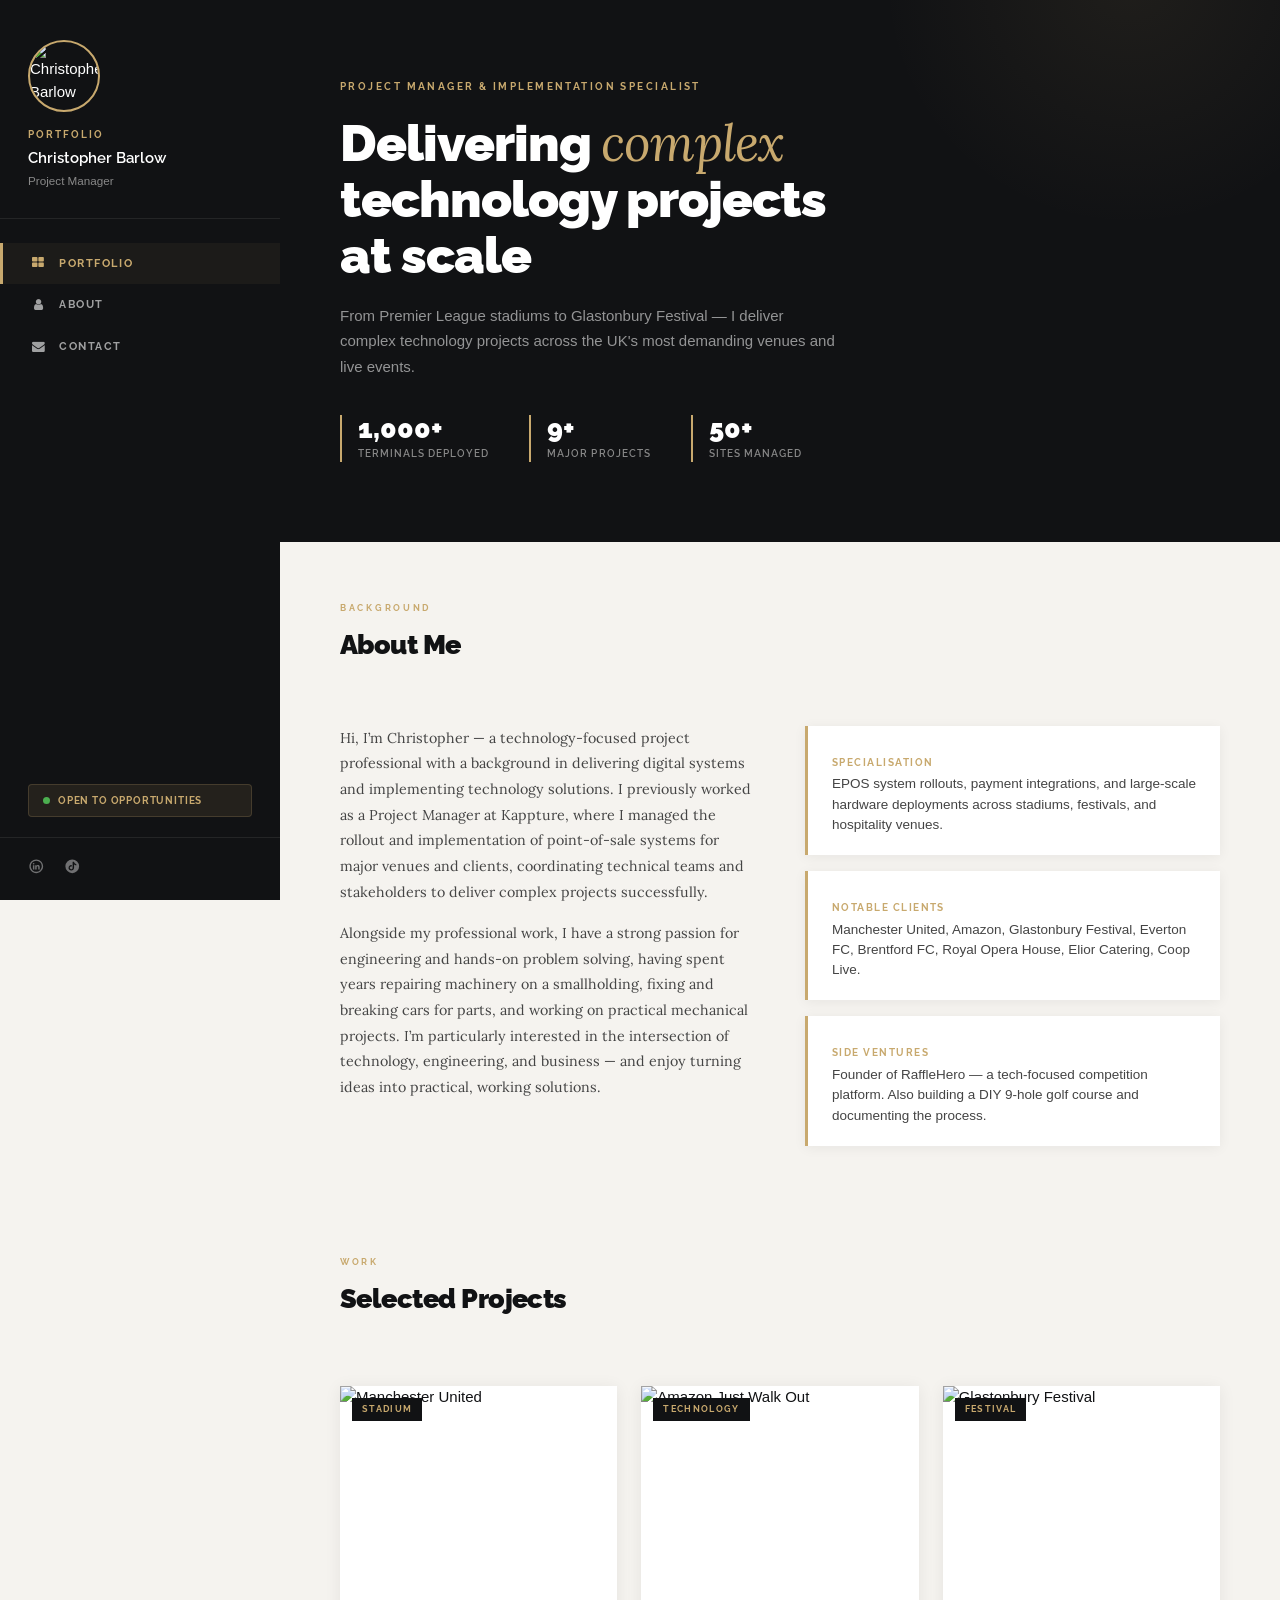
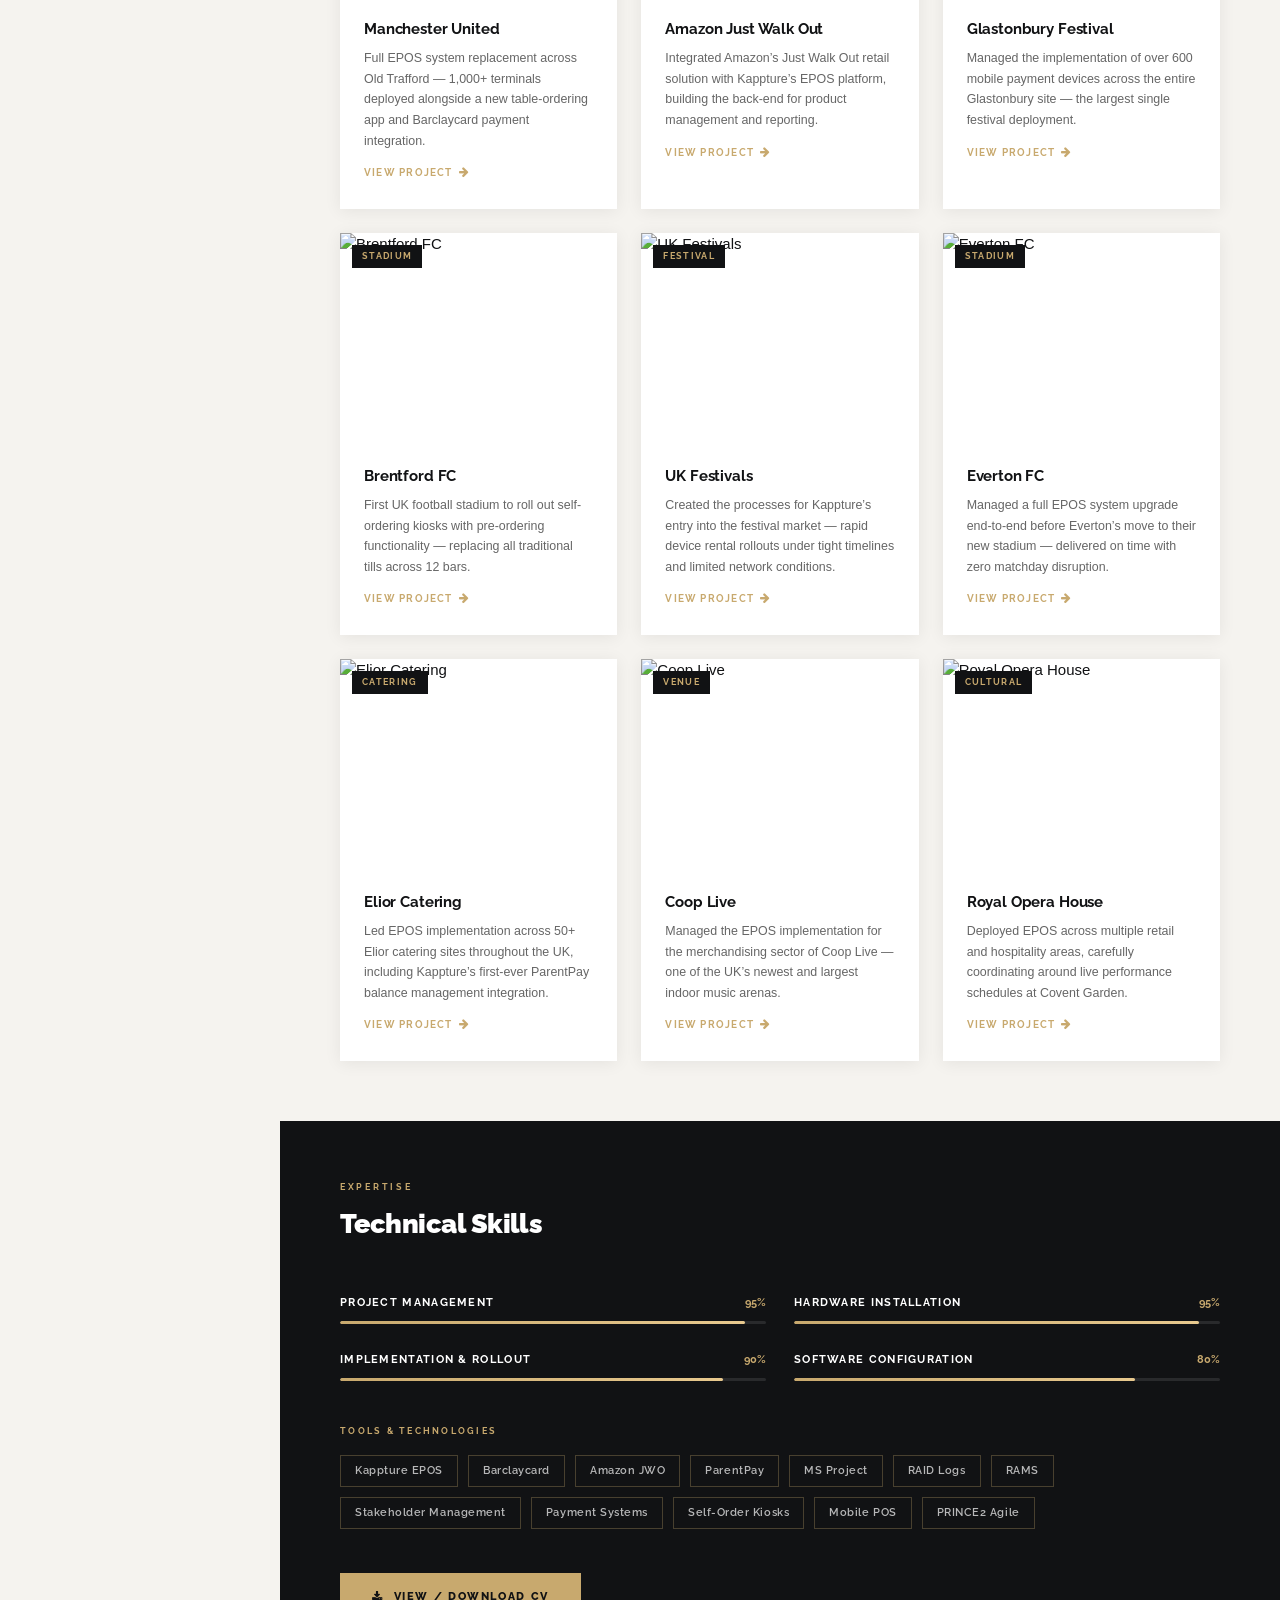
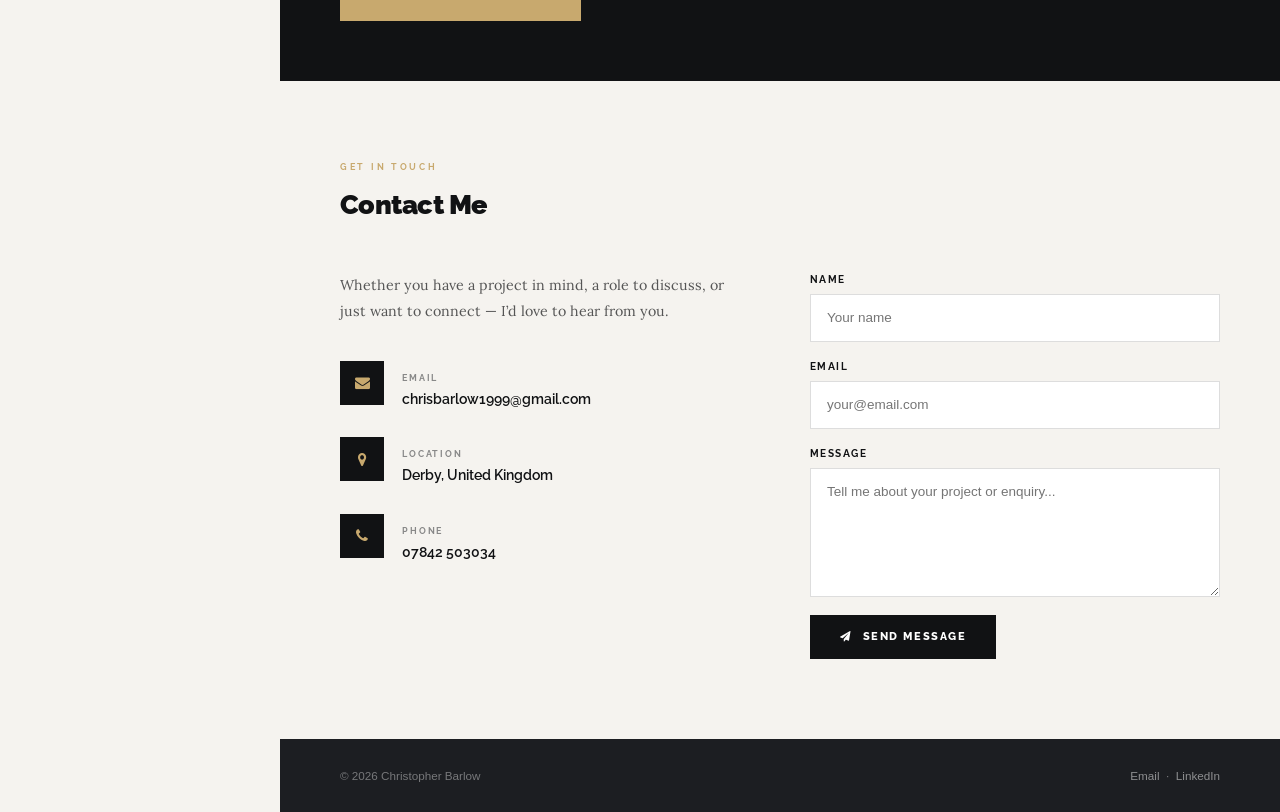
==== commit 1fd4d045: "Update index.html" ====
--- a/index.html
+++ b/index.html
@@ -42,7 +42,7 @@
 <section class="hero" id="portfolio">
   <span class="hero-label">Project Manager &amp; Implementation Specialist</span>
   <h1>Delivering <em>complex</em><br>technology projects<br>at scale</h1>
-  <p class="hero-sub">From Premier League stadiums to Glastonbury Festival &mdash; I manage the rollout of mission-critical EPOS and digital systems across the UK&rsquo;s most demanding venues.</p>
+  <p class="hero-sub">From Premier League stadiums to Glastonbury Festival — I deliver complex technology projects across the UK's most demanding venues and live events.</p>
   <div class="hero-stats">
     <div class="hero-stat"><div class="num">1,000+</div><div class="label">Terminals Deployed</div></div>
     <div class="hero-stat"><div class="num">9+</div><div class="label">Major Projects</div></div>
@@ -140,4 +140,4 @@
 function closeSidebar(){document.getElementById("mySidebar").classList.remove("open");document.getElementById("myOverlay").style.display="none";}
 </script>
 </body>
-</html>+</html>
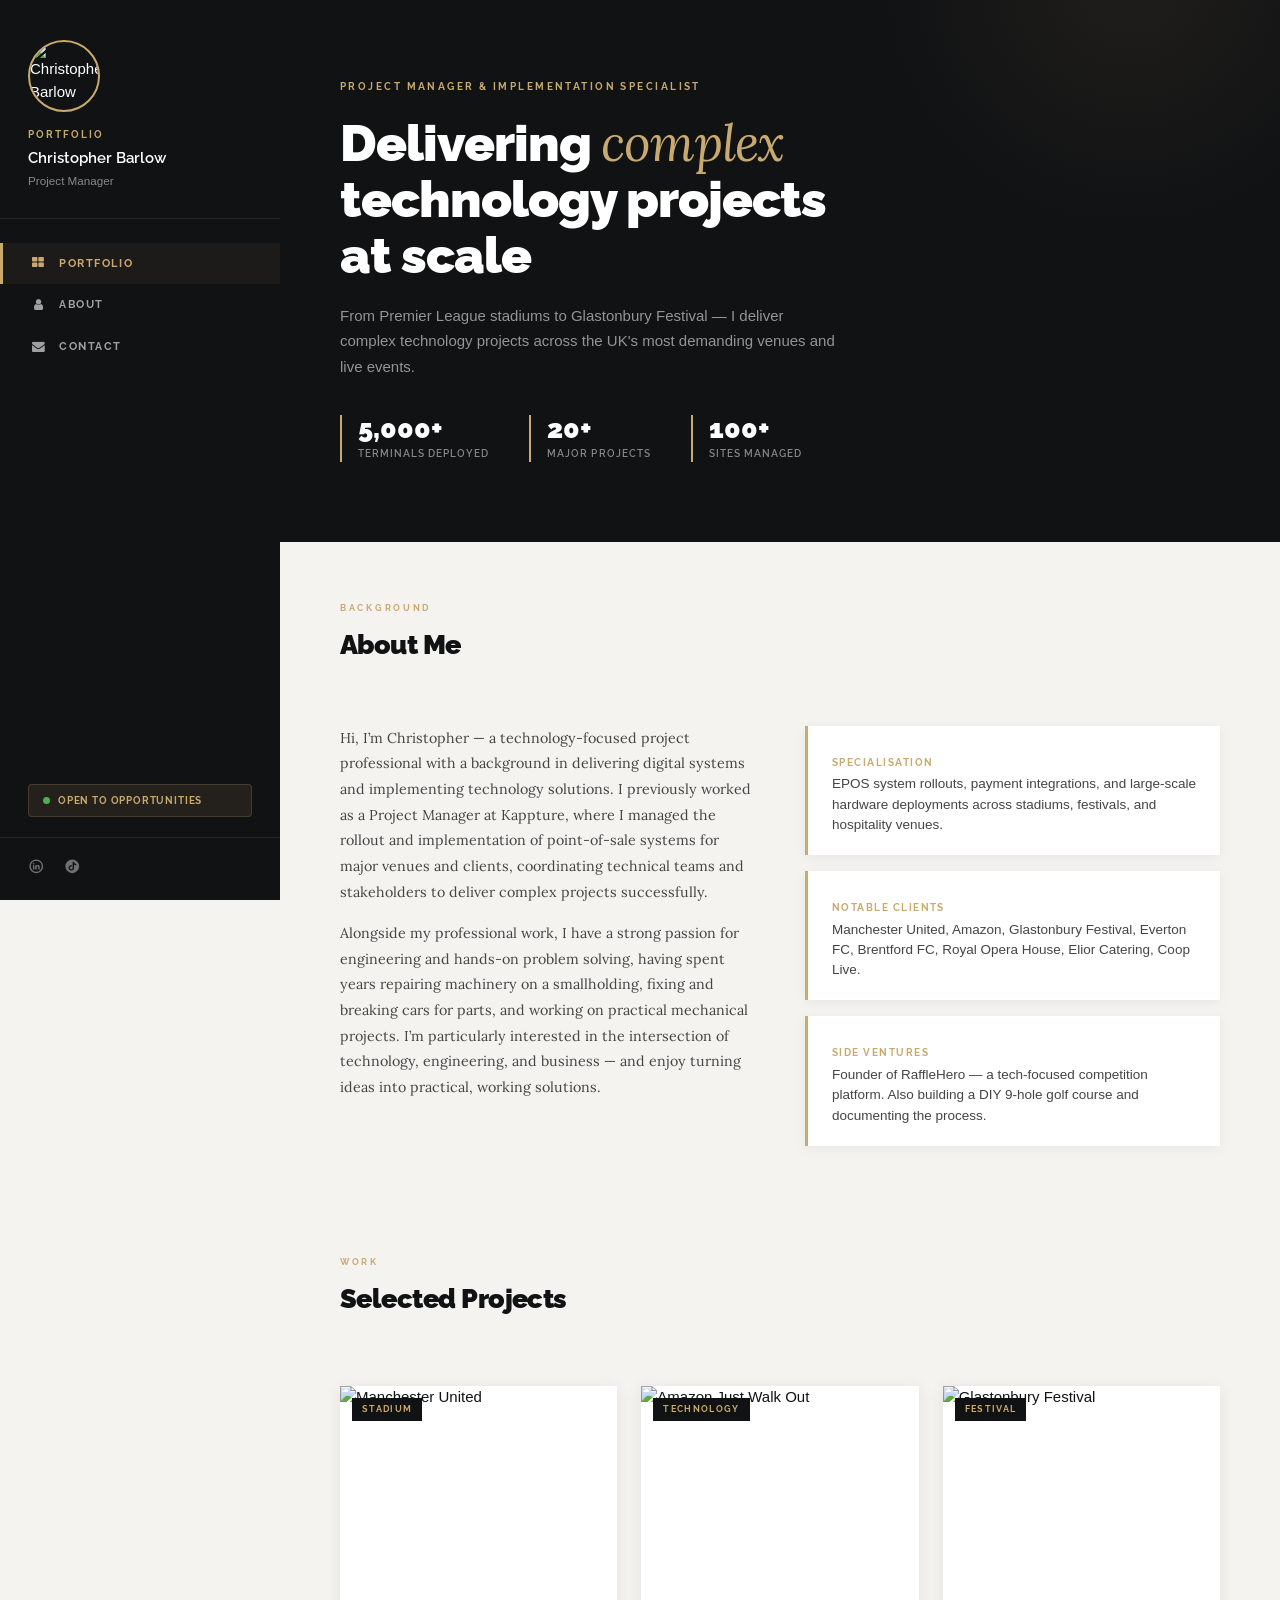
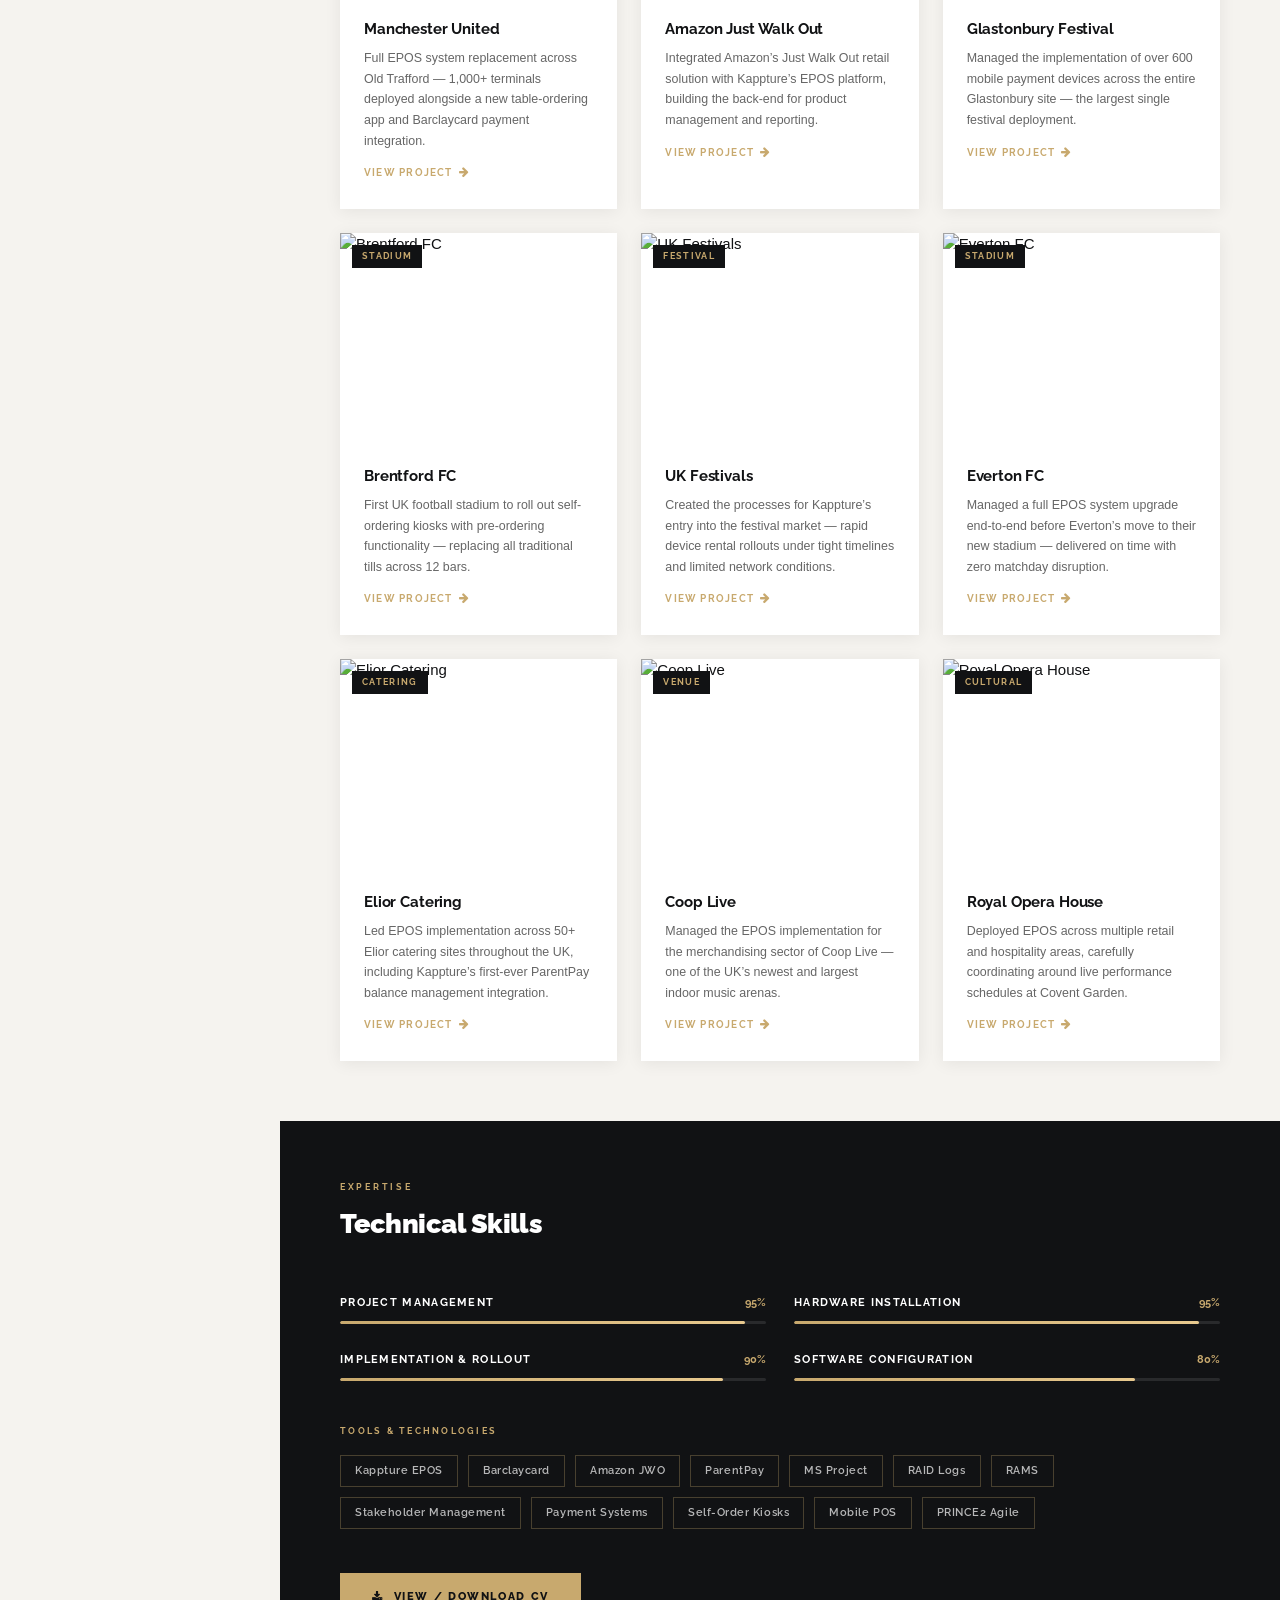
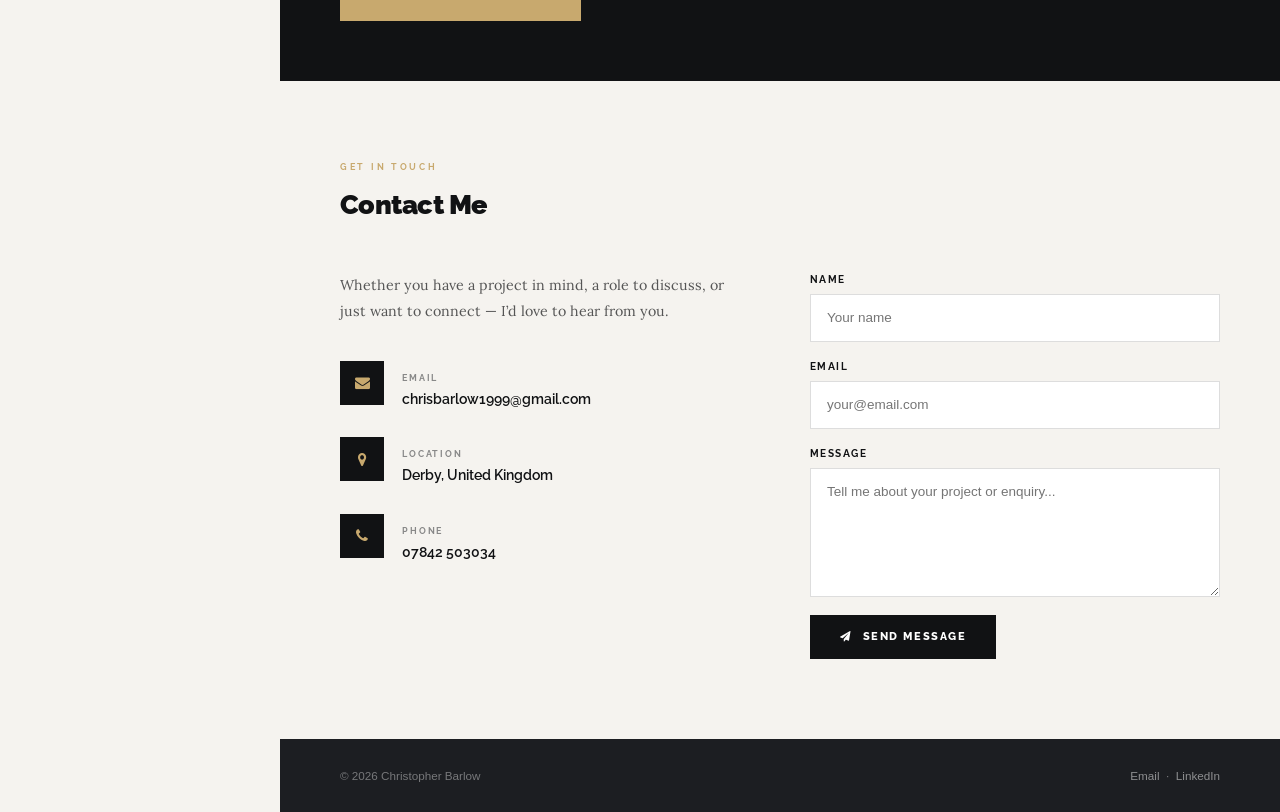
==== commit 1949555b: "Update index.html" ====
--- a/index.html
+++ b/index.html
@@ -44,9 +44,9 @@
   <h1>Delivering <em>complex</em><br>technology projects<br>at scale</h1>
   <p class="hero-sub">From Premier League stadiums to Glastonbury Festival — I deliver complex technology projects across the UK's most demanding venues and live events.</p>
   <div class="hero-stats">
-    <div class="hero-stat"><div class="num">1,000+</div><div class="label">Terminals Deployed</div></div>
-    <div class="hero-stat"><div class="num">9+</div><div class="label">Major Projects</div></div>
-    <div class="hero-stat"><div class="num">50+</div><div class="label">Sites Managed</div></div>
+    <div class="hero-stat"><div class="num">5,000+</div><div class="label">Terminals Deployed</div></div>
+    <div class="hero-stat"><div class="num">20+</div><div class="label">Major Projects</div></div>
+    <div class="hero-stat"><div class="num">100+</div><div class="label">Sites Managed</div></div>
   </div>
 </section>
 <div class="section-wrap" style="padding-top:60px;"><span class="section-label">Background</span><h2>About Me</h2></div>
--- a/portfolio.css
+++ b/portfolio.css
@@ -1,8 +1,3 @@
-/* ============================================================
-   CHRISTOPHER BARLOW PORTFOLIO — portfolio.css
-   All custom styles. Import after CSS1.css, CSS2.css, CSS3.css, CSS4.css
-   ============================================================ */
-
 @import url('https://fonts.googleapis.com/css2?family=Raleway:wght@300;400;600;700;900&family=Lora:ital,wght@0,400;0,600;1,400&display=swap');
 
 /* ── TOKENS ── */
@@ -933,7 +928,7 @@
 
 .slideshow-container img {
   width: 100%;
-  max-height: 260px;
+  max-height: 440px;
   object-fit: cover;
   border-radius: 0;
   display: block;
